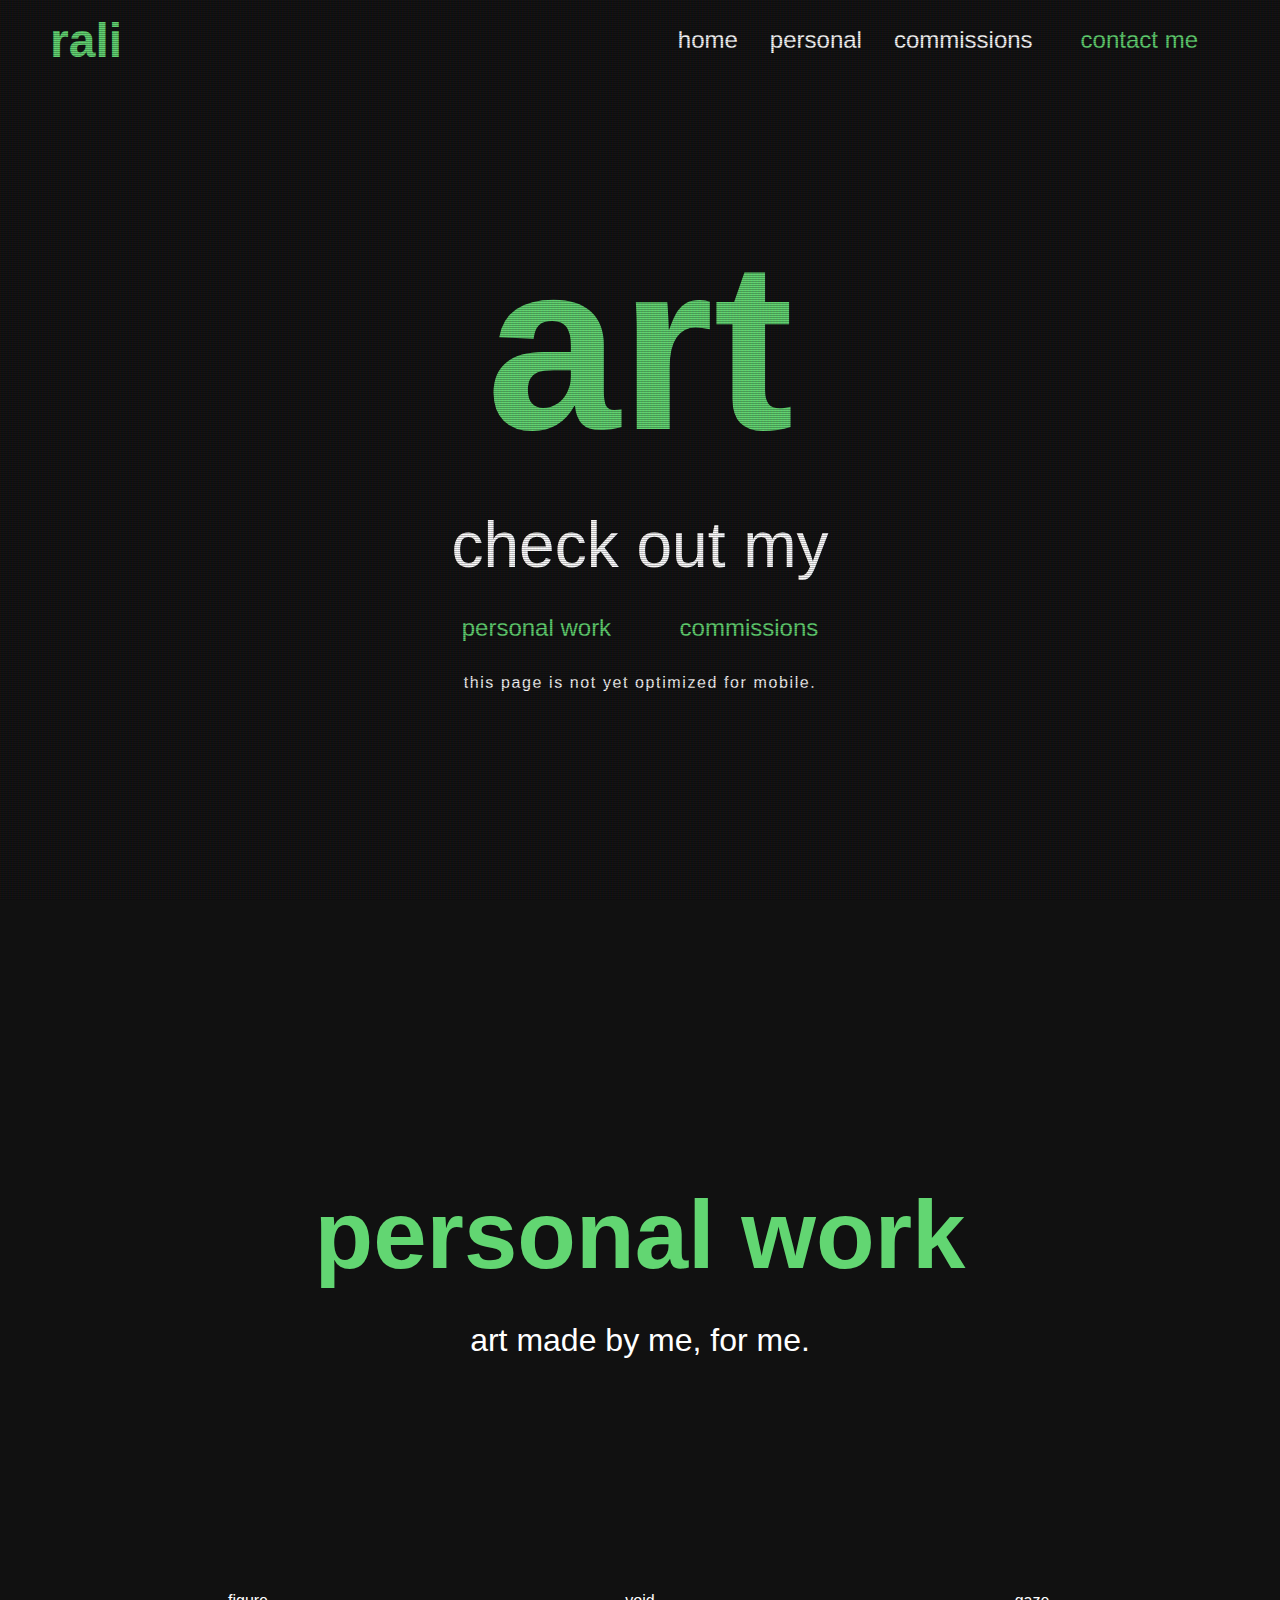
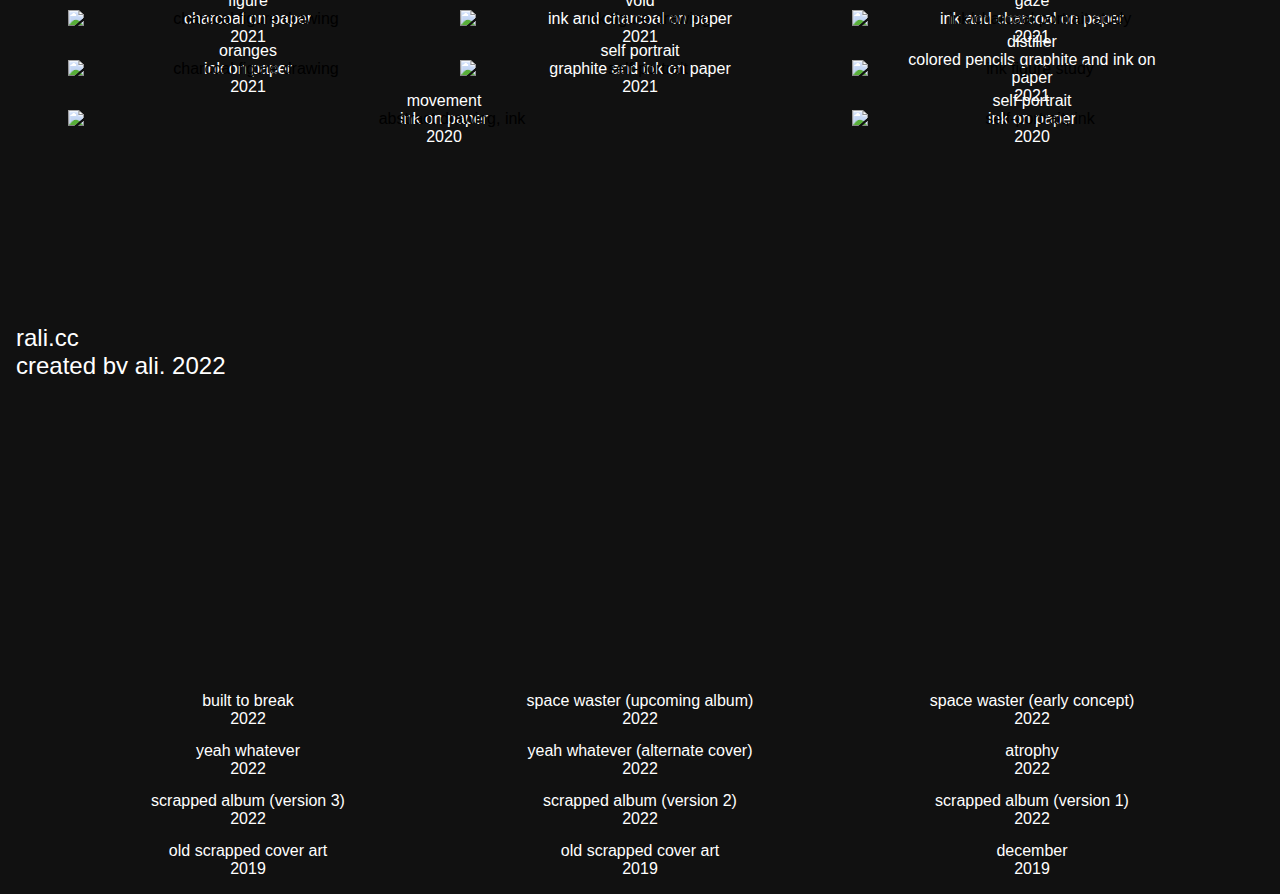
==== art.html @ 95ecfaad "Add files via upload" ====
<!DOCTYPE html>
<html lang="en">
<head>
    <meta charset="UTF-8">
    <meta http-equiv="X-UA-Compatible" content="IE=edge">
    <meta name="viewport" content="width=device-width, initial-scale=1.0">
    <meta name="theme-color" content="#111">
    <title>rali</title>
    <link rel="stylesheet" href="styles.css">
    <link rel="stylesheet" href="art_styles.css">
    <link rel="apple-touch-icon" sizes="180x180" href="./favicon/apple-touch-icon.png">
    <link rel="icon" type="image/png" sizes="32x32" href="./favicon/favicon-32x32.png">
    <link rel="icon" type="image/png" sizes="16x16" href="./favicon/favicon-16x16.png">
    <link rel="manifest" href="./favicon/site.webmanifest">
</head>

<body>
    <!-- <div class="intro_short">
    </div> -->
    <!-- Navbar -->
    <nav class="navbar">
        <div class="navbar_container">
            <a href="./index.html" id="navbar_logo">
                rali
            </a>
            <div class="navbar_toggle" id="mobile-menu">
                <span class="bar"></span>
                <span class="bar"></span>
                <span class="bar"></span>
            </div>
            <div class="navbar_menu">
                <li class="navbar_item">
                    <a href="#home" class="navbar_links">
                        home
                    </a>
                </li>
                <li class="navbar_item">
                    <a href="#personal_work" class="navbar_links">
                        personal
                    </a>
               </li>
               <li class="navbar_item">
                    <a href="#commissions" class="navbar_links">
                        commissions
                    </a>
                </li>
                <li class="navbar_btn">
                    <a href="./contact.html" class="button">
                        contact me
                    </a>
                </li>
            </div>
        </div>
    </nav>

    <!-- Main Splash Screen -->
    <div class="art_home" id="home">
        <div class="home_container">
            <div class="home_content">
                <h1 class="home_heading">art</h1>
                <p class="home_description">check out my</p>
                <div class="home_links--container">
                    <a class="home_btn--container link" href="#personal_work">personal work</a>
                    <a class="home_btn--container link" href="#commissions">commissions</a>
                </div>
                <p class="home_desc2">this page is <strong>not</strong> yet optimized for mobile.</p>
            </div>
        </div>
    </div>

    <!-- Personal Work -->
    <div class="personal_work" id="personal_work">
        <!-- Main personal work section -->
        <div class="art_container">
            <div class="art_content">
                    
                <div class="art_heading">
                    <h1>personal work</h1>
                </div>
                <div class="art_text">
                    <p>
                        art made by me, for me.
                    </p>
                </div>
                <div class="art_img--container">
                    <div class="fade art_img art_row1 art_col1">
                        <img src="./images/art/art (2).png" alt="charcoal figure drawing">
                        <p class="art_description">
                            figure
                            <br>
                            charcoal on paper
                            <br>
                            2021
                        </p>
                    </div>
                    <div class="fade art_img art_row1 art_col2">
                        <img src="./images/art/art (6).png" alt="ink figure drawing">
                        <p class="art_description">
                            void
                            <br>
                            ink and charcoal on paper
                            <br>
                            2021
                        </p>
                    </div>
                    <div class="fade art_img art_row1 art_col3">
                        <img src="./images/art/art (5).png" alt="ink/charcoal portrait study">
                        <p class="art_description">
                            gaze
                            <br>
                            ink and charcoal on paper
                            <br>
                            2021
                        </p>
                    </div>
                    <div class="fade art_img art_row2 art_col1">
                        <img src="./images/art/art (3).png" alt="charcoal figure drawing">
                        <p class="art_description">
                            oranges
                            <br>
                            ink on paper
                            <br>
                            2021
                        </p>
                    </div>
                    <div class="fade art_img art_row2 art_col2">
                        <img src="./images/art/art (1).png" alt="self-portrait">
                        <p class="art_description">
                            self portrait
                            <br>
                            graphite and ink on paper
                            <br>
                            2021
                        </p>
                    </div>
                    <div class="fade art_img art_row2 art_col3">
                        <img src="./images/art/art (4).png" alt="ink figure study">
                        <p class="art_description">
                            distiller
                            <br>
                            colored pencils graphite and ink on paper
                            <br>
                            2021
                        </p>
                    </div>
                    <div class="fade art_img art_row3 art_col1large">
                        <img src="./images/art/art (7).png" alt="abstract drawing, ink">
                        <p class="art_description">
                            movement
                            <br>
                            ink on paper
                            <br>
                            2020
                        </p>
                    </div>
                    <div class="fade art_img art_row3 art_col3">
                        <img src="./images/art/art (8).png" alt="self-portrait, ink">
                        <p class="art_description">
                            self portrait
                            <br>
                            ink on paper
                            <br>
                            2020
                        </p>
                    </div>
                </div>

                <!-- Personal cover art -->
                <div class="art_text">
                    <p>
                        cover art made by me, for my music.
                    </p>
                </div>
                <div class="art_img--container">
                    <div class="fade art_img art_row1 art_col1">
                        <img src="./images/art/btb.png" alt="built to break cover art">
                        <p class="art_description">
                            built to break
                            <br>
                            2022
                        </p>
                    </div>
                    <div class="fade art_img art_row1 art_col2">
                        <img src="./images/art/sw final.png" alt="space waster cover art">
                        <p class="art_description">
                            space waster (upcoming album)
                            <br>
                            2022
                        </p>
                    </div>
                    <div class="fade art_img art_row1 art_col3">
                        <img src="./images/art/sw concept.png" alt="space waster early concept">
                        <p class="art_description">
                            space waster (early concept)
                            <br>
                            2022
                        </p>
                    </div>
                    <div class="fade art_img art_row2 art_col1">
                        <img src="./images/art/yeah whatever final.png" alt="yeah whatever cover art">
                        <p class="art_description">
                            yeah whatever
                            <br>
                            2022
                        </p>
                    </div>
                    <div class="fade art_img art_row2 art_col2">
                        <img src="./images/art/yeah whatever alt.png" alt="yeah whatever alternate cover">
                        <p class="art_description">
                            yeah whatever (alternate cover)
                            <br>
                            2022
                        </p>
                    </div>
                    <div class="fade art_img art_row2 art_col3">
                        <img src="./images/art/atrophy.png" alt="atrophy cover art">
                        <p class="art_description">
                            atrophy
                            <br>
                            2022
                        </p>
                    </div>
                    <div class="fade art_img art_row3 art_col1">
                        <img src="./images/art/scrapped v3.png" alt="coming down (scrapped album), version 3">
                        <p class="art_description">
                            scrapped album (version 3)
                            <br>
                            2022
                        </p>
                    </div>
                    <div class="fade art_img art_row3 art_col2">
                        <img src="./images/art/scrapped v2.png" alt="coming down (scrapped album), version 2">
                        <p class="art_description">
                            scrapped album (version 2)
                            <br>
                            2022
                        </p>
                    </div>
                    <div class="fade art_img art_row3 art_col3">
                        <img src="./images/art/scrapped v1.png" alt="coming down (scrapped album), version 1">
                        <p class="art_description">
                            scrapped album (version 1)
                            <br>
                            2022
                        </p>
                    </div>
                    <div class="fade art_img art_row4 art_col1">
                        <img src="./images/art/old v3.png" alt="old scrapped cover art">
                        <p class="art_description">
                            old scrapped cover art
                            <br>
                            2019
                        </p>
                    </div>
                    <div class="fade art_img art_row4 art_col2">
                        <img src="./images/art/old v2.png" alt="old scrapped cover art">
                        <p class="art_description">
                            old scrapped cover art
                            <br>
                            2019
                        </p>
                    </div>
                    <div class="fade art_img art_row4 art_col3">
                        <img src="./images/art/old v1.png" alt="december cover art">
                        <p class="art_description">
                            december
                            <br>
                            2019
                        </p>
                    </div>
                </div>

                <!-- Commissions -->
                <div class="commissions" id="commissions">
                    <div class="art_container2">
                        <div class="art_content">
                                
                            <div class="art_heading2">
                                <h1>commissions</h1>
                            </div>
                            <div class="art_text">
                                <p>
                                    art commissions.
                                </p>
                            </div>

                        </div>
                    </div>
                </div>

            </div>
        </div>
    </div>

    <!-- Footer -->
    <div class="footer" id="footer">
        <div class="footer_container">
            <div class="footer_content">
                <div class="footer_text">
                    <p>
                        rali.cc<br>created by ali, 2022
                    </p>
                </div>
            </div>
        </div>
    </div>

    <script src="main.js"></script>
</body>
</html>
---- styles.css ----
@font-face {
    font-family: Clemente;
    src: url(./fonts/ClementePDaa-Hairline.ttf);
    font-weight: 100;
    font-style: normal;
}

@font-face {
    font-family: Clemente;
    src: url(./fonts/ClementePDab-HairlineItalic.ttf);
    font-weight: 100;
    font-style: italic;
}

@font-face {
    font-family: Clemente;
    src: url(./fonts/ClementePDac-ExtraLight.ttf);
    font-weight: 200;
    font-style: normal;
}

@font-face {
    font-family: Clemente;
    src: url(./fonts/ClementePDad-ExtraLightItalic.ttf);
    font-weight: 200;
    font-style: italic;
}

@font-face {
    font-family: Clemente;
    src: url(./fonts/ClementePDae-Light.ttf);
    font-weight: 300;
    font-style: normal;
}

@font-face {
    font-family: Clemente;
    src: url(./fonts/ClementePDaf-LightItalic.ttf);
    font-weight: 300;
    font-style: italic;
}

@font-face {
    font-family: Clemente;
    src: url(./fonts/ClementePDag-Book.ttf);
    font-weight: 400;
    font-style: normal;
}

@font-face {
    font-family: Clemente;
    src: url(./fonts/ClementePDah-BookItalic.ttf);
    font-weight: 400;
    font-style: italic;
}

@font-face {
    font-family: Clemente;
    src: url(./fonts/ClementePDai-Regular.ttf);
    font-weight: 500;
    font-style: normal;
}

@font-face {
    font-family: Clemente;
    src: url(./fonts/ClementePDaj-RegularItalic.ttf);
    font-weight: 500;
    font-style: italic;
}

@font-face {
    font-family: Clemente;
    src: url(./fonts/ClementePDak-SemiBold.ttf);
    font-weight: 600;
    font-style: normal;
}

@font-face {
    font-family: Clemente;
    src: url(./fonts/ClementePDal-SemiBoldItalic.ttf);
    font-weight: 600;
    font-style: italic;
}

@font-face {
    font-family: Clemente;
    src: url(./fonts/ClementePDam-Bold.ttf);
    font-weight: 700;
    font-style: normal;
}

@font-face {
    font-family: Clemente;
    src: url(./fonts/ClementePDan-BoldItalic.ttf);
    font-weight: 700;
    font-style: italic;
}

@font-face {
    font-family: Clemente;
    src: url(./fonts/ClementePDao-Heavy.ttf);
    font-weight: 800;
    font-style: normal;
}

@font-face {
    font-family: Clemente;
    src: url(./fonts/ClementePDap-HeavyItalic.ttf);
    font-weight: 800;
    font-style: italic;
}

@font-face {
    font-family: Clemente;
    src: url(./fonts/ClementePDaq-UltraBold.ttf);
    font-weight: normal;
}

@font-face {
    font-family: Clemente;
    src: url(./fonts/ClementePDar-UltraBoldItalic.ttf);
    font-weight: 900;
    font-style: italic;
}

@keyframes flicker {
    0% {
      opacity: 0.27861;
    }
    5% {
      opacity: 0.34769;
    }
    10% {
      opacity: 0.23604;
    }
    15% {
      opacity: 0.90626;
    }
    20% {
      opacity: 0.18128;
    }
    25% {
      opacity: 0.83891;
    }
    30% {
      opacity: 0.65583;
    }
    35% {
      opacity: 0.67807;
    }
    40% {
      opacity: 0.26559;
    }
    45% {
      opacity: 0.84693;
    }
    50% {
      opacity: 0.96019;
    }
    55% {
      opacity: 0.08594;
    }
    60% {
      opacity: 0.20313;
    }
    65% {
      opacity: 0.71988;
    }
    70% {
      opacity: 0.53455;
    }
    75% {
      opacity: 0.37288;
    }
    80% {
      opacity: 0.71428;
    }
    85% {
      opacity: 0.70419;
    }
    90% {
      opacity: 0.7003;
    }
    95% {
      opacity: 0.36108;
    }
    100% {
      opacity: 0.24387;
    }
  }
@keyframes textShadow {
    0% {
      text-shadow: 0.4389924193300864px 0 1px rgba(0,30,255,0.5), -0.4389924193300864px 0 1px rgba(255,0,80,0.3), 0 0 3px;
    }
    5% {
      text-shadow: 2.7928974010788217px 0 1px rgba(0,30,255,0.5), -2.7928974010788217px 0 1px rgba(255,0,80,0.3), 0 0 3px;
    }
    10% {
      text-shadow: 0.02956275843481219px 0 1px rgba(0,30,255,0.5), -0.02956275843481219px 0 1px rgba(255,0,80,0.3), 0 0 3px;
    }
    15% {
      text-shadow: 0.40218538552878136px 0 1px rgba(0,30,255,0.5), -0.40218538552878136px 0 1px rgba(255,0,80,0.3), 0 0 3px;
    }
    20% {
      text-shadow: 3.4794037899852017px 0 1px rgba(0,30,255,0.5), -3.4794037899852017px 0 1px rgba(255,0,80,0.3), 0 0 3px;
    }
    25% {
      text-shadow: 1.6125630401149584px 0 1px rgba(0,30,255,0.5), -1.6125630401149584px 0 1px rgba(255,0,80,0.3), 0 0 3px;
    }
    30% {
      text-shadow: 0.7015590085143956px 0 1px rgba(0,30,255,0.5), -0.7015590085143956px 0 1px rgba(255,0,80,0.3), 0 0 3px;
    }
    35% {
      text-shadow: 3.896914047650351px 0 1px rgba(0,30,255,0.5), -3.896914047650351px 0 1px rgba(255,0,80,0.3), 0 0 3px;
    }
    40% {
      text-shadow: 3.870905614848819px 0 1px rgba(0,30,255,0.5), -3.870905614848819px 0 1px rgba(255,0,80,0.3), 0 0 3px;
    }
    45% {
      text-shadow: 2.231056963361899px 0 1px rgba(0,30,255,0.5), -2.231056963361899px 0 1px rgba(255,0,80,0.3), 0 0 3px;
    }
    50% {
      text-shadow: 0.08084290417898504px 0 1px rgba(0,30,255,0.5), -0.08084290417898504px 0 1px rgba(255,0,80,0.3), 0 0 3px;
    }
    55% {
      text-shadow: 2.3758461067427543px 0 1px rgba(0,30,255,0.5), -2.3758461067427543px 0 1px rgba(255,0,80,0.3), 0 0 3px;
    }
    60% {
      text-shadow: 2.202193051050636px 0 1px rgba(0,30,255,0.5), -2.202193051050636px 0 1px rgba(255,0,80,0.3), 0 0 3px;
    }
    65% {
      text-shadow: 2.8638780614874975px 0 1px rgba(0,30,255,0.5), -2.8638780614874975px 0 1px rgba(255,0,80,0.3), 0 0 3px;
    }
    70% {
      text-shadow: 0.48874025155497314px 0 1px rgba(0,30,255,0.5), -0.48874025155497314px 0 1px rgba(255,0,80,0.3), 0 0 3px;
    }
    75% {
      text-shadow: 1.8948491305757957px 0 1px rgba(0,30,255,0.5), -1.8948491305757957px 0 1px rgba(255,0,80,0.3), 0 0 3px;
    }
    80% {
      text-shadow: 0.0833037308038857px 0 1px rgba(0,30,255,0.5), -0.0833037308038857px 0 1px rgba(255,0,80,0.3), 0 0 3px;
    }
    85% {
      text-shadow: 0.09769827255241735px 0 1px rgba(0,30,255,0.5), -0.09769827255241735px 0 1px rgba(255,0,80,0.3), 0 0 3px;
    }
    90% {
      text-shadow: 3.443339761481782px 0 1px rgba(0,30,255,0.5), -3.443339761481782px 0 1px rgba(255,0,80,0.3), 0 0 3px;
    }
    95% {
      text-shadow: 2.1841838852799786px 0 1px rgba(0,30,255,0.5), -2.1841838852799786px 0 1px rgba(255,0,80,0.3), 0 0 3px;
    }
    100% {
      text-shadow: 2.6208764473832513px 0 1px rgba(0,30,255,0.5), -2.6208764473832513px 0 1px rgba(255,0,80,0.3), 0 0 3px;
    }
}

@keyframes grain {
    0%, 100% { transform:translate(0, 0) }
    10% { transform:translate(-5%, -10%) }
    20% { transform:translate(-15%, 5%) }
    30% { transform:translate(7%, -25%) }
    40% { transform:translate(-5%, 25%) }
    50% { transform:translate(-15%, 10%) }
    60% { transform:translate(15%, 0%) }
    70% { transform:translate(0%, 15%) }
    80% { transform:translate(3%, 35%) }
    90% { transform:translate(-10%, 10%) }
}

/* html:before {
    animation: grain 8s steps(10) infinite;
    background-image: url(https://i.imgur.com/xUZe0jJ.png);
    content: "";
    height: 3000px;
    width: 3000px;
    left: -50%;
    opacity:.2;
    position: fixed;
    top: -110%;
    width: 300%;
    pointer-events:none;
} */

body::after {
    content: " ";
    display: block;
    position: fixed;
    top: 0;
    left: 0;
    bottom: 0;
    right: 0;
    background: rgba(18, 16, 16, 0.1);
    opacity: 0;
    z-index: 999999999999999999999999;
    pointer-events: none;
    animation: flicker 0.15s infinite;
}

body::before {
    content: " ";
    display: block;
    position: fixed;
    top: 0;
    left: 0;
    bottom: 0;
    right: 0;
    background: linear-gradient(rgba(18, 16, 16, 0) 50%, rgba(0, 0, 0, 0.25) 50%), linear-gradient(90deg, rgba(255, 0, 0, 0.06), rgba(0, 255, 0, 0.02), rgba(0, 0, 255, 0.06));
    z-index: 999999999999999999999999;
    background-size: 100% 2px, 3px 100%;
    pointer-events: none;
}

p, a, h1, h2, h3, h4, h5, button, span{
    animation: textShadow 1.6s infinite;
}

* {
    box-sizing: border-box;
    margin: 0;
    padding: 0;
    font-family: 'Clemente', sans-serif;
    scroll-behavior: smooth;
    --main-color: #111;
    --main-color-light: #222;
    --main-color-highlight: #333;
    --accent-color: #281644;
    --accent-color-light: #7a51a1;
    --tertiary-color: #14655b;
    --tertiary-color-light: #62d672;
}

html, body {
    max-width: 100%;
    background-color: var(--main-color);
}

html {
    font-size: 16px;
}

/*scrollbar*/
::-webkit-scrollbar {
	width: 0;
    height: 0;
}

/*intro screen*/
.intro {
    position: fixed;
    z-index: 9999;
    left: 0;
    top: 0;
    width: 100%;
    height: 100vh;
    background-color: var(--main-color);
}

.intro_logo {
    position: absolute;
    display: flex;
    top: 40%;
    width: 100%;
    text-align: center;
    justify-content: center;
    color: var(--tertiary-color-light);
}

.logo_span {
    position: relative;
    display: inline-flex;
    align-items: center;
    justify-items: center;
    bottom: 10vh;
    opacity: 0;
    font-size: 10vh;
    font-weight: 900;
    pointer-events: none;
}

.logo_span.active {
    bottom: 0;
    opacity: 1;
    transition: 0.3s ease-in-out;
}

.logo_span.fade {
    bottom: -40vh;
    opacity: 0;
    transition: 0.3s ease-in-out;
}

/*navbar*/

.navbar {
    background: var(--main-color);
    height: 80px;
    width: 100%;
    display: flex;
    justify-content: center;
    align-items: center;
    font-size: 1.2rem;
    position: fixed;
    top: 0;
    z-index: 999;
    -webkit-user-select: none;
    -moz-user-select: none;
    -ms-user-select: none;
    user-select: none;
}

.navbar_container {
    display:flex;
    justify-content: space-between;
    height: 80px;
    z-index: 1;
    width: 100%;
    max-width: 1300px;
    margin: 0 auto;
    padding: 0 50px;
}

#navbar_logo {
    color: var(--tertiary-color-light);
    /* background-color: var(--tertiary-color-light);
    background-image: linear-gradient(to top, var(--tertiary-color) 0%, var(--tertiary-color-light) 75%);
    background-size: 100%;
    -webkit-background-clip: text;
    -webkit-text-fill-color: transparent;
    -moz-background-clip: text;
    -moz-text-fill-color: transparent;
    background-clip: text; */
    display: flex;
    align-items: center;
    cursor: pointer;
    text-decoration: none;
    font-size: 3rem;
    font-weight: 900;
    transition: all 0.5s ease-in-out;
}

/* #navbar_logo img {
    height: 1.5rem;
    color: var(--tertiary-color);
    padding-right: 6px;
    cursor: pointer;
} */

#navbar_logo:hover {
    font-size: 4rem;
    transition: all 0.3s ease-in-out;
}

.fa-logo {
    margin-right: 0.5 rem;
}

.navbar_menu {
    display: flex;
    align-items: center;
    list-style: none;
    text-align: center;
}

.navbar_item {
    height: 80px;
}

.navbar_links {
    font-size: 1.5rem;
    color: #fff;
    display: flex;
    justify-content: center;
    align-items: center;
    text-decoration: none;
    padding: 0 1rem;
    height: 100%;
    transition: all 0.5s ease-in-out;
}

.navbar_links:hover {
    color: var(--tertiary-color-light);
    background-color: var(--main-color-highlight);
    padding: 0 2rem;
    transition: all 0.3s ease-in-out;
}

.navbar_links:active {
    color: var(--accent-color-light);
    background: var(--accent-color);
    transition: all 0.05s ease-in-out;
}

.navbar_btn {
    display: flex;
    justify-content: center;
    align-items: center;
    padding: 0 1rem;
    width: 100%;
    height: 100%;
}

.button {
    display: flex;
    justify-content: center;
    align-items: center;
    text-decoration: none;
    padding: 1rem;
    height: 100%;
    width: 100%;
    border: none;
    outline: none;
    background: transparent;
    color: var(--tertiary-color-light);
    transform: scale(1);
    transition: all 0.3s ease-in-out;
    font-size: 1.5rem;
}

.button:hover {
    background: var(--main-color-highlight);
    font-size: 1.75rem;
    padding: 1rem 2rem;
    transition: all 0.3s ease-in-out;
}

.button:active {
    color: var(--accent-color-light);
    background: var(--accent-color);
    transition: all 0.3s ease-in-out;
}

.link {
    text-decoration: none;
    color: var(--tertiary-color-light);
    transition: all 0.3s ease-in-out;
}

.link:hover {
    color: var(--tertiary-color);
    transition: all 0.1s ease-in-out;
}

@media screen and (max-width: 960px) {

    .navbar_container {
        display: flex;
        justify-content: space-between;
        height: 80px;
        z-index: 1;
        width: 100%;
        max-width: 1300px;
        padding: 0;
    }

    .navbar_menu {
        display: grid;
        grid-template-columns: auto;
        margin: 0;
        width: 100%;
        position: absolute;
        top: -1000px;
        opacity: 0;
        transition: all 0.5s ease-in-out;
        height: 50vh;
        z-index: -1;
        background: var(--main-color);
    }

    .navbar_menu.active {
        background: var(--main-color);
        top: 100%;
        opacity: 1;
        transition: all 0.5s ease-in-out;
        z-index: 99;
        height: 65vh;
        font-size: 1.6rem;
    }

    #navbar_logo {
        padding-left: 25px;
    }

    div.navbar_toggle .bar {
        width: 25px;
        height: 3px;
        margin: 5px auto;
        transition: all 0.5s ease-in-out;
        background: #fff;
        z-index: 999;
    }

    .navbar_item {
        width: 100%;
    }

    .navbar_links {
        text-align: center;
        padding: 2rem;
        width: 100%;
        display: table;
    }

    .navbar_links:hover {
    color: var(--tertiary-color-light);
    background-color: var(--main-color-highlight);
    padding: 2rem 2rem;
    transition: all 0.3s ease-in-out;
    }

    #mobile-menu {
        position: absolute;
        top: 20%;
        right: 5%;
        transform: translate(5%, 20%);
    }

    .navbar_btn {
        padding-bottom: 2rem;
    }

    .button {
        display: flex;
        justify-content: center;
        align-items: center;
        width: 80%;
        height: 80px;
        margin: 0;
        border-radius: 32px;
    }

    .navbar_toggle .bar{
        display: block;
        cursor: pointer;
    }

    #mobile-menu.is-active .bar:nth-child(1) {
        transform: translateY(8px) rotate(45deg);
    }

    #mobile-menu.is-active .bar:nth-child(2) {
        opacity: 0;
    }
    
    #mobile-menu.is-active .bar:nth-child(3) {
        transform: translateY(-8px) rotate(-45deg);
    }

}

/* home splash screen */

.home {
    background-color: var(--main-color);
    padding: 200px, 0;
}

.home_container {
    display: flex;
    flex-direction: column;
    justify-content: center;
    align-items: center;
    max-width: 1200px;
    margin: 0 auto;
    height: 100vh;
    text-align: center;
    padding: 2rem;
}

.home_rali-text {
    display: flex;
    font-weight: 500;
    width: 100%;
    justify-content: center;
    align-items: baseline;
    background-color: transparent;
    background-image: linear-gradient(to right, transparent 25%, var(--main-color-highlight) 35%, var(--tertiary-color) 40%, var(--tertiary-color) 60%, var(--main-color-highlight) 65%, transparent 75%);
    background-size: 100%;
    -webkit-background-clip: text;
    -webkit-text-fill-color: transparent;
    -moz-background-clip: text;
    -moz-text-fill-color: transparent;
    background-clip: text;
    -webkit-user-select: none;
    -moz-user-select: none;
    -ms-user-select: none;
    user-select: none;
}

.home_rali-text span {
    font-size: 7rem;
    margin-bottom: 24px;
    padding: 0 .5rem;
}

.home_heading {
    font-size: 15rem;
    font-weight: 900;
    margin-bottom: 24px;
    color: var(--tertiary-color-light);
}

.home_description {
    font-size: 4rem;
    font-weight: 100;
    color: #fff;
    width: 100%;
}

.home_desc2 {
    font-size: 1rem;
    color: #fff;
    font-weight: 300;
    letter-spacing: .1rem;
}

.highlight {
    border-bottom: .25rem solid var(--accent-color);
}

@media screen and (max-width: 768px){
    html {
        font-size: 14px;
    }
}

.home_links--container {
    margin: 2rem 0;
}

.home_btn--container {
    z-index: 2;
    text-decoration: none;
}

.home_btn--container.link {
    font-size: 1.5rem;
    margin: 0 2rem;
    padding: 14px, 32px;
}

.home_btn {
    font-size: 1.5rem;
    background-color: transparent;
    padding: 14px, 32px;
    border: none;
    margin-top: 2rem;
    cursor: pointer;
    position: relative;
    outline: none;
    width: 18rem;
    height: 3rem;
    border-radius: 2rem;
    color: var(--tertiary-color-light);
    font-weight: 500;
    transition: all 0.3s ease-in-out;
}

.home_btn:after {
    position: absolute;
    align-items: center;
    content: '';
    bottom: 0;
    left: 50%;
    width: 0;
    height: 5%;
    background: var(--tertiary-color-light);
    transition: all 0.3s ease-in-out;
    border-radius: 2rem;
}

.home_btn:hover {
    font-size: 2rem;
    transition: all 0.3s ease-in-out;
}

.home_btn:hover:after {
    align-items: center;
    left: 10%;
    width: 80%;
}

.home_btn:active {
    background-color: var(--accent-color);
    color: var(--accent-color-light);
}

.home_btn:active:after {
    background: var(--accent-color-light);
}

.home_img--container {
    text-align: center;
}

@media screen and (max-width: 960px) {
    html {
        font-size: 10px;
    }
}

/* about section */

.about_container {
    width: 100%;
    height: 100%;
    display: flex;
    justify-content: center;
    background-color: var(--accent-color);
    padding-top: 10rem;
    padding-bottom: 7.5rem;
}

.about_content {
    max-width: 1300px;
}

.about_img {
    width: auto;
    max-width: 50%;
    float: left;
    padding: 1rem 3rem;
}

.about_img img {
    margin-top: 8vh;
    width: 100%;
    max-height: 640px;
    border: 1rem solid var(--accent-color-light);
    border-radius: 100%;
}

.about_text {
    height: 100%;
    width: 50%;
    float: right;
    color: #fff;
    font-weight: 300;
    font-size: 2rem;
    text-align: left;
    flex: 50%;
    padding: 1rem 3rem;
}

.about_heading {
    text-align: center;
    color: var(--accent-color-light);
    font-size: 3rem;
    font-weight: 900;
    margin-bottom: -2rem;
}

@media screen and (max-width: 960px) {
    
    .about_container {
        height: 100vh;
    }

    .about_img img {
        margin-top: 0;
    }

    .about_text {
        float: none;
        width: auto;
    }

    .about_heading {
        text-align: left;
        font-size: 1.5rem;
        margin-bottom: -1rem;
    }
}

/* art section */

.art_container {
    background: var(--main-color);
}

.art_content{
    padding-top: 10rem;
    padding-bottom: 7.5rem;
    margin: 0 auto;
    height: 100vh;
    width: 100%;
    max-width: 1920px;
    text-align: center;
    overflow: hidden;
}

.art_heading {
    font-size: 3rem;
    color: var(--tertiary-color-light);
    font-weight: 900;
}

.art_text {
    font-size: 2rem;
    color: #fff;
    font-weight: 300;
    padding: 2rem;
}

.art_img--container {
    margin-top: -3.75rem;
    width: 100%;
    height: 75vh;
    display: grid;
    grid-gap: 2rem;
    grid-template-columns: repeat(5, minmax(24rem, 1fr));
    justify-content: center;
    align-content: center;
    overflow: hidden;
}

.art_row1{
    grid-column-start: 2;
}

.art_row2{
    grid-column-start: 3;
}

.art_row3{
    grid-column-start: 4;
}

.art_img img {
    max-width: 100%;
    height: auto;
    max-height: 30vh;
    z-index: 0;
    transition: all 0.5s ease-in-out;
}

.art_img img:hover {
    transform: scale(1.25);
    z-index: 9999;
    transition: all 0.3s ease-in-out;
}

@media screen and (max-width: 960px) {

    .art_content{
        height: 150vh;
    }
    
    .art_img--container {
        display: grid;
        margin: 5rem 0;
        grid-template-columns: 1fr 1fr;
        grid-template-rows: repeat(3, minmax(16rem, 1fr));
        grid-gap: 1rem;
        height: 85%;
        width: 100%;
        justify-content: center;
        padding: 2rem;
    }

    .art_row1 {
        grid-row-start: 1;
    }
    
    .art_row2 {
        grid-row-start: 2;
    }
    
    .art_row3 {
        grid-row-start: 3;
    }

    .art_col1 {
        grid-column-start: 1;
    }

    .art_col2 {
        grid-column-start: 2;
    }
    
    .art_img img {
        width: auto;
        height: auto;
        max-height: 100%;
    }
}

/* music section */

.music_container {
    background: var(--accent-color);
}

.music_content {
    /* padding-top: 10rem;
    padding-bottom: 7.5rem;
    margin: 0 auto;
    height: 100vh;
    width: 100%;
    text-align: center;
    overflow-x: hidden;
    overflow-y: hidden; */
    padding: 10rem 2rem 7.5rem 2rem;
    margin: 0 auto;
    max-width: 90%;
    text-align: center;
    overflow-x: hidden;
    overflow-y: hidden;
}

.music_text {
    height: 100%;
    width: 100%;
    color: #fff;
    font-weight: 300;
    font-size: 2rem;
    text-align: center;
    flex: 50%;
    padding: 1rem 2rem;
}

.music_heading {
    text-align: center;
    color: var(--accent-color-light);
    font-size: 3rem;
    font-weight: 900;
    /* margin-bottom: -2rem; */
}

.music_emb--container {
    /* margin-top: -45rem;
    width: 100%;
    height: 40vh;
    display: grid;
    grid-gap: 2rem;
    grid-template-columns: repeat(4, minmax(480px, 1fr));
    justify-content: center;
    align-content: center; */
    width: 100%;
    display: grid;
    grid-gap: 2rem;
    grid-template-columns: repeat(4, minmax(480px, 1fr));
    justify-content: center;
    align-content: center;
}

.music_song {
    height: 100%;
    width: 100%;
}

.music_album iframe {
    margin-top: 4rem;
    border-radius: 16px;
    width: 100%;
    height: 450px;
}

.music_col1 {
    grid-column-start: 2;
}

.music_col2 {
    grid-column-start: 3;
}

.music_row1 {
    grid-row-start: 1;
}

.music_row1 iframe, .music_row3 iframe, .music_row5 iframe {
    height: 80px;
}

.music_row2 {
    grid-row-start: 2;
}

@media screen and (max-width: 960px) {

    .music_text {
        font-size: 1.5rem;
    }

    /* .music_content{
        height: 100vh;
    } */
    
    .music_emb--container {
        display: grid;
        /* margin-top: -45rem; */
        grid-template-columns: 1fr;
        grid-template-rows: repeat(4, minmax(fit-content, 1fr));
        grid-column-gap: 0;
        grid-row-gap: 1rem;
        width: 100%;
        justify-content: center;
        padding: 1rem;
    }

    .music_song iframe{
        height: 190px;
    }

    .music_album iframe{
        width: 360px;
        max-height: 100%;
    }

    .music_row1 iframe{
        height: 80px;
    }

    .music_emb--container .music_row1{
        height: 80px;
    }

    .music_row1.music_col1{
        grid-row-start: 1;
        grid-column-start: 1;
    }
    
    .music_row2.music_col1{
        grid-row-start: 2;
        grid-column-start: 1;
    }
    
    .music_row1.music_col2 {
        grid-row-start: 3;
        grid-column-start: 1;
    }
    
    .music_row2.music_col2 {
        grid-row-start: 4;
        grid-column-start: 1;
    }
}

/* projects section */

.projects_container {
    background: var(--main-color);
}

.projects_content{
    padding-top: 10rem;
    padding-bottom: 7.5rem;
    margin: 0 auto;
    height: 90vh;
    width: 100%;
    max-width: 1920px;
    text-align: center;
    overflow-x: hidden;
}

.projects_heading {
    font-size: 3rem;
    color: var(--tertiary-color-light);
    font-weight: 900;
}

.projects_text {
    font-size: 2rem;
    color: #fff;
    font-weight: 300;
    padding: 2rem;
}

/* footer */

.footer_container {
    background: var(--main-color);
}

.footer_content{
    padding: .25rem 1rem;
    margin: 0 auto;
    height: 6vh;
    width: 100%;
    max-width: 1920px;
    text-align: left;
    align-content: center;
    overflow-x: hidden;
}

.footer_text {
    font-size: 1.5rem;
    color: #fff;
    font-weight: 300;
    padding: 0;
}
---- art_styles.css ----
/* art section */
.art_home {
    background-color: var(--main-color);
    padding: 200px, 0;

    background-image: url("./images/art/art_background.png");

    background-attachment: fixed;
    background-position: center;
    background-repeat: no-repeat;
    background-size: auto;
    height: 100%;
    background-blend-mode: overlay;
}

.art_container {
    background: var(--main-color);
}

.art_container2 {
    background: var(--accent-color);
}

.art_heading2 {
    text-align: center;
    color: var(--tertiary-color-light);
    font-size: 3rem;
    font-weight: 900;
}

.art_content {
    padding: 10rem 0 7.5rem 0;
    margin-top: 7.5rem;
    width: 100%;
    text-align: center;
    overflow: hidden;
}

.art_heading {
    font-size: 3rem;
    color: var(--tertiary-color-light);
    font-weight: 900;
}

.art_text {
    font-size: 2rem;
    color: #fff;
    font-weight: 300;
    padding: 2rem;
}

.art_img--container {
    width: 100%;
    display: grid;
    grid-gap: 2rem;
    grid-template-columns: repeat(5, minmax(360px, 1fr));
    justify-content: center;
    align-content: center;
}

.art_col1 {
    grid-column-start: 2;
}

.art_col1large {
    grid-column-start: 2;
    grid-column-end: 4;
}

.art_col2 {
    grid-column-start: 3;
}

.art_col3 {
    grid-column-start: 4;
}

.art_row1 {
    grid-row-start: 1;
}

.art_row2 {
    grid-row-start: 2;
}

.art_row3 {
    grid-row-start: 3;
}

.art_row4 {
    grid-row-start: 4;
}

.art_img {
    display: flex;
    justify-content: center;
    align-items: center;
    overflow: hidden;
    max-height: 100%;
}

.art_description {
    color: white;
    display: flex;
    position: absolute;
    max-width: 300px;
    padding: 1rem;
    z-index: 0;
    transition: all 0.5s ease-in-out;
}

.art_description br{
    content: "";
    display: block;
    margin: 1rem;
}

.art_img img {
    flex-shrink: 0;
    width: 100%;
    height: 100%;
    object-fit: cover;
    max-height: auto;
    z-index: 1;
    transition: all 0.5s ease-in-out;
}

.art_img:hover img {
    transform: scale(1.1);
    z-index: 0;
    transition: all 0.3s ease-in-out;
}

.art_img:hover.fade img{
    opacity: 5%;
    transition: all 0.3s ease-in-out;
}

.art_img:hover .art_description {
    transition: all 0.5s ease-in-out;
}

@media screen and (max-width: 960px) {

    .art_content{
        height: 150vh;
    }
    
    .art_img--container {
        display: grid;
        margin: 5rem 0;
        grid-template-columns: 1fr 1fr;
        grid-template-rows: repeat(3, minmax(16rem, 1fr));
        grid-gap: 1rem;
        height: 85%;
        width: 100%;
        justify-content: center;
        padding: 2rem;
    }

    .art_row1 {
        grid-row-start: 1;
    }
    
    .art_row2 {
        grid-row-start: 2;
    }
    
    .art_row3 {
        grid-row-start: 3;
    }

    .art_col1 {
        grid-column-start: 1;
    }

    .art_col2 {
        grid-column-start: 2;
    }
    
    .art_img img {
        width: auto;
        height: auto;
        max-height: 100%;
    }
}
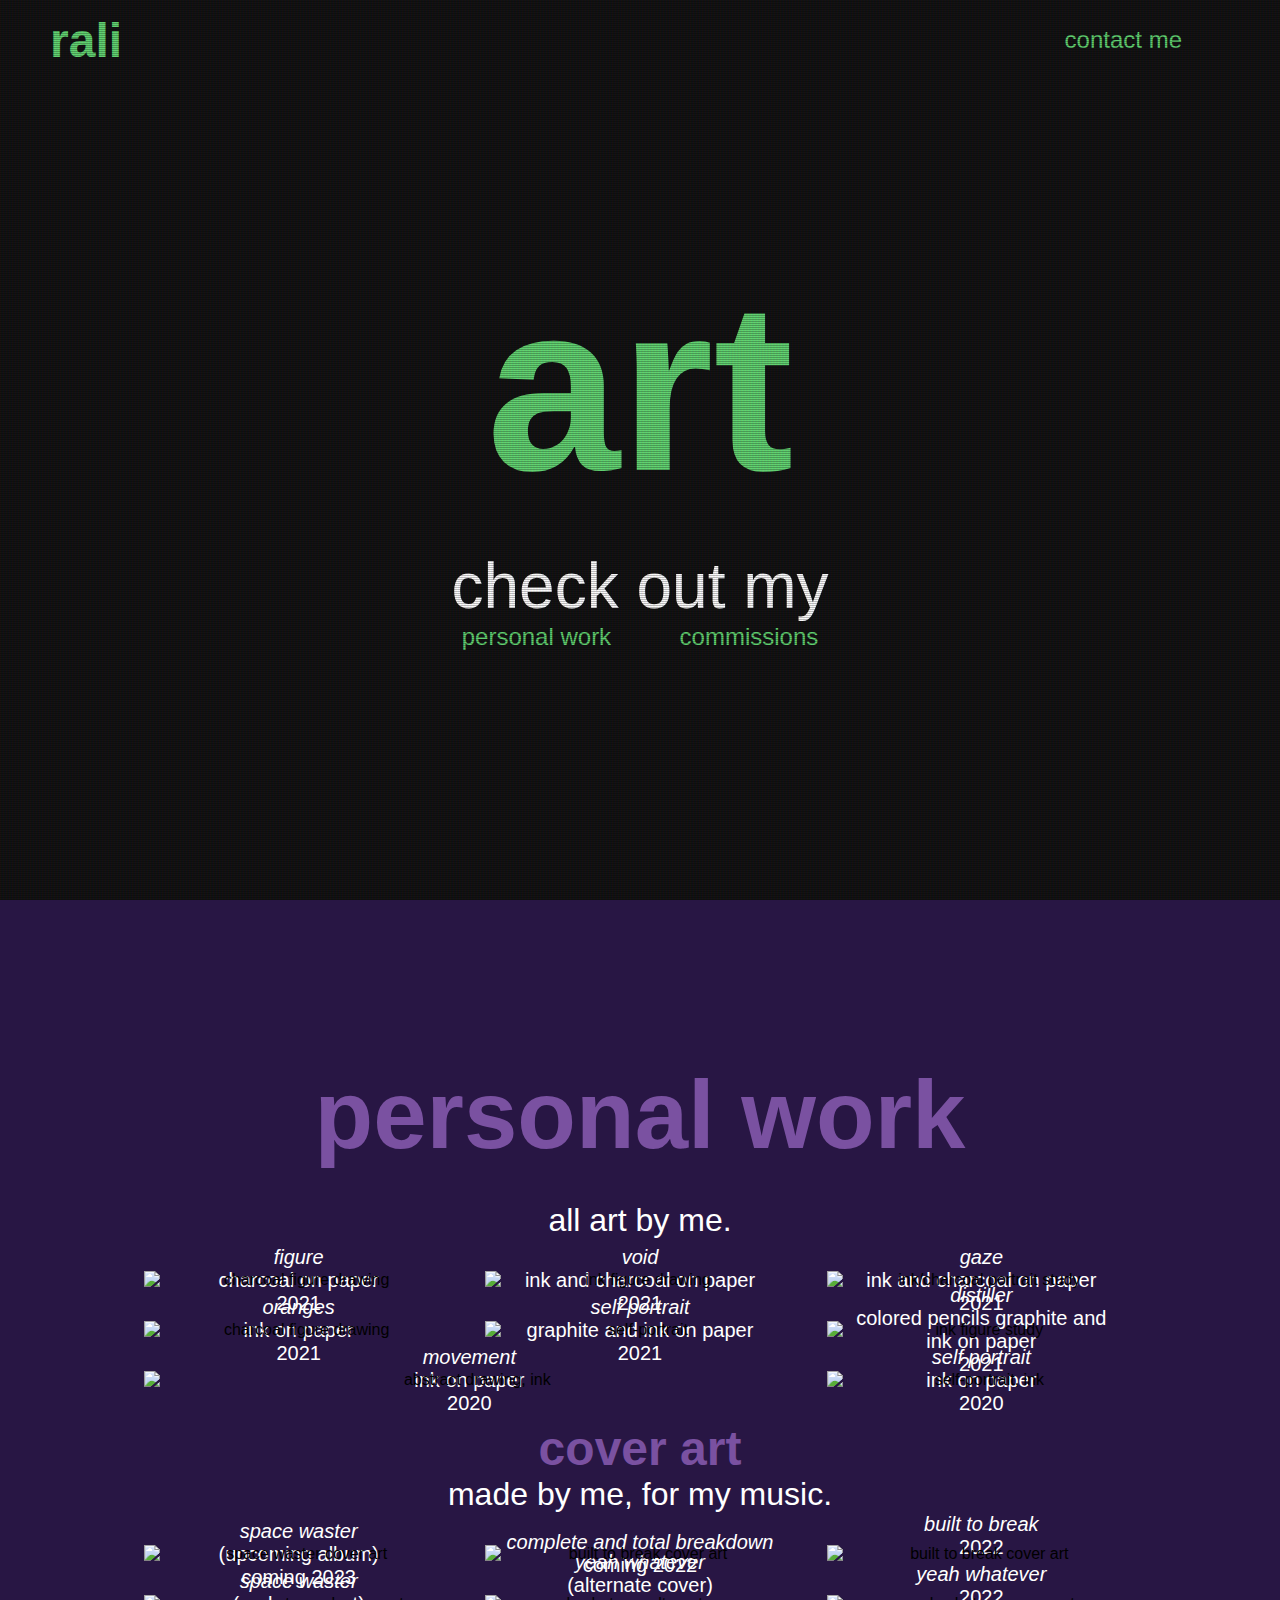
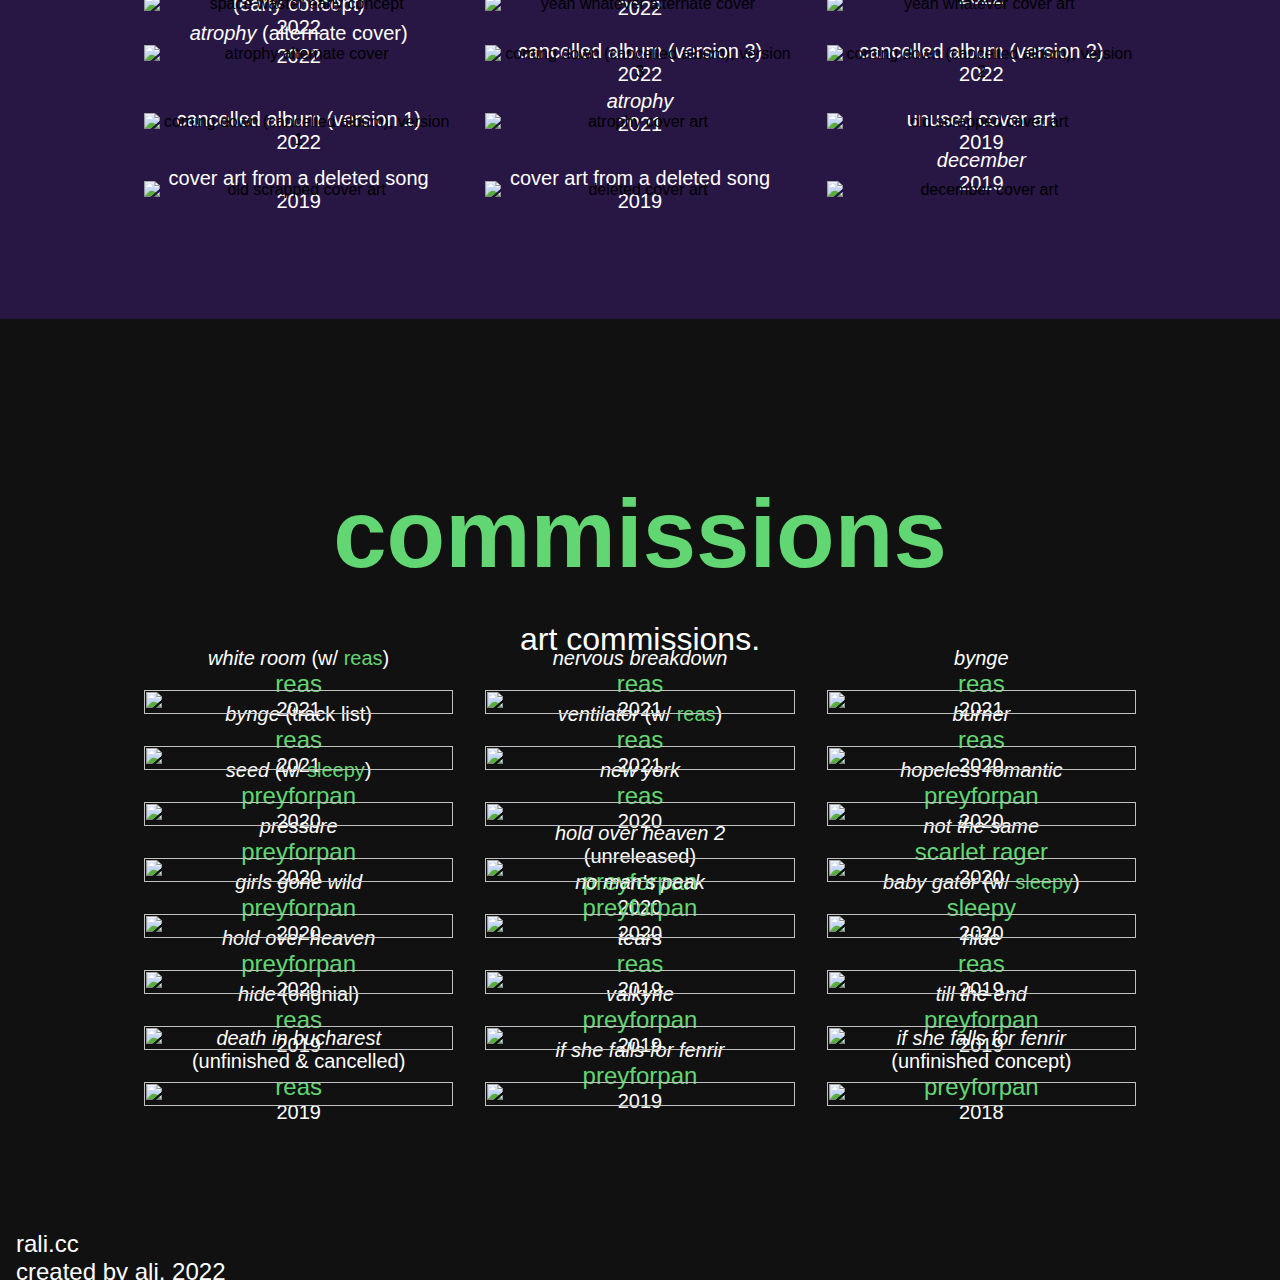
==== commit 2b60892b: "11/26/2022 Update" ====
--- a/art.html
+++ b/art.html
@@ -8,6 +8,7 @@
     <title>rali</title>
     <link rel="stylesheet" href="styles.css">
     <link rel="stylesheet" href="art_styles.css">
+    <link rel="stylesheet" href="./fonts/icons/css/website_icons.css">
     <link rel="apple-touch-icon" sizes="180x180" href="./favicon/apple-touch-icon.png">
     <link rel="icon" type="image/png" sizes="32x32" href="./favicon/favicon-32x32.png">
     <link rel="icon" type="image/png" sizes="16x16" href="./favicon/favicon-16x16.png">
@@ -17,6 +18,7 @@
 <body>
     <!-- <div class="intro_short">
     </div> -->
+    <!-- Navbar -->
     <!-- Navbar -->
     <nav class="navbar">
         <div class="navbar_container">
@@ -30,23 +32,33 @@
             </div>
             <div class="navbar_menu">
                 <li class="navbar_item">
-                    <a href="#home" class="navbar_links">
-                        home
-                    </a>
-                </li>
-                <li class="navbar_item">
                     <a href="#personal_work" class="navbar_links">
-                        personal
+                        <i class="icon-personal"></i>
+                        <div class="nav_text">personal work</div>
                     </a>
                </li>
                <li class="navbar_item">
                     <a href="#commissions" class="navbar_links">
-                        commissions
+                        <i class="icon-handshake"></i>
+                        <div class="nav_text">commissions</div>
+                    </a>
+                </li>
+                <li class="navbar_item">
+                    <a href="./index.html" class="navbar_links">
+                        <i class="icon-house-solid"></i>
+                        <div class="nav_text">home</div>
                     </a>
                 </li>
                 <li class="navbar_btn">
                     <a href="./contact.html" class="button">
+                        <i class="icon-envelope"></i>
                         contact me
+                    </a>
+                </li>
+                <li class="navbar_item">
+                    <a href="#home" class="navbar_links">
+                        <i class="icon-arrow-up-solid"></i>
+                        <div class="nav_text">top</div>
                     </a>
                 </li>
             </div>
@@ -54,7 +66,7 @@
     </nav>
 
     <!-- Main Splash Screen -->
-    <div class="art_home" id="home">
+    <div class="art_home home" id="home">
         <div class="home_container">
             <div class="home_content">
                 <h1 class="home_heading">art</h1>
@@ -63,7 +75,7 @@
                     <a class="home_btn--container link" href="#personal_work">personal work</a>
                     <a class="home_btn--container link" href="#commissions">commissions</a>
                 </div>
-                <p class="home_desc2">this page is <strong>not</strong> yet optimized for mobile.</p>
+                <!-- <p class="home_desc2">this page is <strong>not</strong> yet optimized for mobile.</p> -->
             </div>
         </div>
     </div>
@@ -71,22 +83,22 @@
     <!-- Personal Work -->
     <div class="personal_work" id="personal_work">
         <!-- Main personal work section -->
-        <div class="art_container">
+        <div class="art_container2">
             <div class="art_content">
                     
-                <div class="art_heading">
+                <div class="art_heading2">
                     <h1>personal work</h1>
                 </div>
                 <div class="art_text">
                     <p>
-                        art made by me, for me.
+                        all art by me.
                     </p>
                 </div>
                 <div class="art_img--container">
                     <div class="fade art_img art_row1 art_col1">
-                        <img src="./images/art/art (2).png" alt="charcoal figure drawing">
-                        <p class="art_description">
-                            figure
+                        <img src="./images/art/personal/art (2).png" alt="charcoal figure drawing">
+                        <p class="art_description">
+                            <i>figure</i>
                             <br>
                             charcoal on paper
                             <br>
@@ -94,9 +106,9 @@
                         </p>
                     </div>
                     <div class="fade art_img art_row1 art_col2">
-                        <img src="./images/art/art (6).png" alt="ink figure drawing">
-                        <p class="art_description">
-                            void
+                        <img src="./images/art/personal/art (6).png" alt="ink figure drawing">
+                        <p class="art_description">
+                            <i>void</i>
                             <br>
                             ink and charcoal on paper
                             <br>
@@ -104,9 +116,9 @@
                         </p>
                     </div>
                     <div class="fade art_img art_row1 art_col3">
-                        <img src="./images/art/art (5).png" alt="ink/charcoal portrait study">
-                        <p class="art_description">
-                            gaze
+                        <img src="./images/art/personal/art (5).png" alt="ink/charcoal portrait study">
+                        <p class="art_description">
+                            <i>gaze</i>
                             <br>
                             ink and charcoal on paper
                             <br>
@@ -114,9 +126,9 @@
                         </p>
                     </div>
                     <div class="fade art_img art_row2 art_col1">
-                        <img src="./images/art/art (3).png" alt="charcoal figure drawing">
-                        <p class="art_description">
-                            oranges
+                        <img src="./images/art/personal/art (3).png" alt="charcoal figure drawing">
+                        <p class="art_description">
+                            <i>oranges</i>
                             <br>
                             ink on paper
                             <br>
@@ -124,9 +136,9 @@
                         </p>
                     </div>
                     <div class="fade art_img art_row2 art_col2">
-                        <img src="./images/art/art (1).png" alt="self-portrait">
-                        <p class="art_description">
-                            self portrait
+                        <img src="./images/art/personal/art (1).png" alt="self-portrait">
+                        <p class="art_description">
+                            <i>self portrait</i>
                             <br>
                             graphite and ink on paper
                             <br>
@@ -134,9 +146,9 @@
                         </p>
                     </div>
                     <div class="fade art_img art_row2 art_col3">
-                        <img src="./images/art/art (4).png" alt="ink figure study">
-                        <p class="art_description">
-                            distiller
+                        <img src="./images/art/personal/art (4).png" alt="ink figure study">
+                        <p class="art_description">
+                            <i>distiller</i>
                             <br>
                             colored pencils graphite and ink on paper
                             <br>
@@ -144,9 +156,9 @@
                         </p>
                     </div>
                     <div class="fade art_img art_row3 art_col1large">
-                        <img src="./images/art/art (7).png" alt="abstract drawing, ink">
-                        <p class="art_description">
-                            movement
+                        <img src="./images/art/personal/art (7).png" alt="abstract drawing, ink">
+                        <p class="art_description">
+                            <i>movement</i>
                             <br>
                             ink on paper
                             <br>
@@ -154,9 +166,9 @@
                         </p>
                     </div>
                     <div class="fade art_img art_row3 art_col3">
-                        <img src="./images/art/art (8).png" alt="self-portrait, ink">
-                        <p class="art_description">
-                            self portrait
+                        <img src="./images/art/personal/art (8).png" alt="self-portrait, ink">
+                        <p class="art_description">
+                            <i>self portrait</i>
                             <br>
                             ink on paper
                             <br>
@@ -167,127 +179,731 @@
 
                 <!-- Personal cover art -->
                 <div class="art_text">
+                    <div class="art_heading2">
+                        <h4>cover art</h4>
+                    </div>
                     <p>
-                        cover art made by me, for my music.
+                        made by me, for my music.
                     </p>
                 </div>
+
+                
+                <div class="art_img--container">
+                    
+                    <!-- Space Waster -->
+                    <div class="fade art_img art_row1 art_col1">
+                        <img src="./images/art/personal/sw final.png" alt="space waster cover art">
+                        <p class="art_description">
+                            <i>space waster</i>  <br style="margin: auto;">
+                            (upcoming album)
+                            <br>
+                            coming 2023
+                            <!-- <br>
+                            <a class="link" href="https://music.apple.com/us/album/built-to-break/1651015888?i=1651015889">
+                                <i class="icon-apple-music icon"></i>
+                            </a>
+                            <a class="link" href="https://open.spotify.com/track/3rmt9r8Lygo1OIOIPXgZNe?si=db7abe6c3cc24165">
+                                <i class="icon-spotify icon"></i>
+                            </a>
+                            <a class="link" href="https://soundcloud.com/prodrali/built-to-break">
+                                <i class="icon-soundcloud icon"></i>
+                            </a> -->
+                        </p>
+                    </div>
+
+                    <!-- Complete and Total Breakdown -->
+                    <div class="fade art_img art_row1 art_col2">
+                        <img src="./images/art/personal/catb.png" alt="built to break cover art">
+                        <p class="art_description">
+                            <i>complete and total breakdown</i>
+                            <br>
+                            coming 2022
+                            <!-- <br>
+                            <a class="link" href="https://music.apple.com/us/album/built-to-break/1651015888?i=1651015889">
+                                <i class="icon-apple-music icon"></i>
+                            </a>
+                            <a class="link" href="https://open.spotify.com/track/3rmt9r8Lygo1OIOIPXgZNe?si=db7abe6c3cc24165">
+                                <i class="icon-spotify icon"></i>
+                            </a>
+                            <a class="link" href="https://soundcloud.com/prodrali/built-to-break">
+                                <i class="icon-soundcloud icon"></i>
+                            </a> -->
+                        </p>
+                    </div>
+
+                    <!-- Built To Break -->
+                    <div class="fade art_img art_row1 art_col3">
+                        <img src="./images/art/personal/btb.png" alt="built to break cover art">
+                        <p class="art_description">
+                            <i>built to break</i>
+                            <br>
+                            2022
+                            <br>
+                            <a class="link" href="https://music.apple.com/us/album/built-to-break/1651015888?i=1651015889">
+                                <i class="icon-apple-music icon"></i>
+                            </a>
+                            <a class="link" href="https://open.spotify.com/track/3rmt9r8Lygo1OIOIPXgZNe?si=db7abe6c3cc24165">
+                                <i class="icon-spotify icon"></i>
+                            </a>
+                            <a class="link" href="https://soundcloud.com/prodrali/built-to-break">
+                                <i class="icon-soundcloud icon"></i>
+                            </a>
+                        </p>
+                    </div>
+
+                    <!-- Space Waster (Original) -->
+                    <div class="fade art_img art_row2 art_col1">
+                        <img src="./images/art/personal/sw concept.png" alt="space waster early concept">
+                        <p class="art_description">
+                            <i>space waster</i> <br style="margin: auto;">
+                            (early concept)
+                            <br>
+                            2022
+                        </p>
+                    </div>
+
+                    <!-- Yeah Whatever (Alternate) -->
+                    <div class="fade art_img art_row2 art_col2">
+                        <img src="./images/art/personal/yeah whatever alt.png" alt="yeah whatever alternate cover">
+                        <p class="art_description">
+                            <i>yeah whatever</i> <br style="margin: auto;">
+                            (alternate cover)
+                            <br>
+                            2022
+                            <br>
+                            <a class="link" href="https://music.apple.com/us/album/atrophy/1614118117?i=1614118118">
+                                <i class="icon-apple-music icon"></i>
+                            </a>
+                            <a class="link" href="https://open.spotify.com/track/62QJBGMJq7sDI2eH6OXM91?si=b9badea3766f44e9">
+                                <i class="icon-spotify icon"></i>
+                            </a>
+                            <a class="link" href="https://soundcloud.com/prodrali/sets/yeah-whatever">
+                                <i class="icon-soundcloud icon"></i>
+                            </a>
+                        </p>
+                    </div>
+
+                    <!-- Yeah Whatever -->
+                    <div class="fade art_img art_row2 art_col3">
+                        <img src="./images/art/personal/yeah whatever final.png" alt="yeah whatever cover art">
+                        <p class="art_description">
+                            <i>yeah whatever</i>
+                            <br>
+                            2022
+                            <br>
+                            <a class="link" href="https://music.apple.com/us/album/yeah-whatever-ep/1635512449">
+                                <i class="icon-apple-music icon"></i>
+                            </a>
+                            <a class="link" href="https://open.spotify.com/album/6pjAQfzhsYsy6wEq4pdm1M?si=eKsEIxrzQ321aqxGxFl9Ag">
+                                <i class="icon-spotify icon"></i>
+                            </a>
+                            <a class="link" href="https://soundcloud.com/prodrali/sets/yeah-whatever">
+                                <i class="icon-soundcloud icon"></i>
+                            </a>
+                        </p>
+                    </div>
+
+                    <!-- Atrophy (Alternate Cover) -->
+                    <div class="fade art_img art_row3 art_col1">
+                        <img src="./images/art/personal/atrophy.png" alt="atrophy alternate cover">
+                        <p class="art_description">
+                            <i>atrophy</i> (alternate cover)
+                            <br>
+                            2022
+                            <br>
+                            <a class="link" href="https://music.apple.com/us/album/yeah-whatever-ep/1635512449">
+                                <i class="icon-apple-music icon"></i>
+                            </a>
+                            <a class="link" href="https://open.spotify.com/album/6pjAQfzhsYsy6wEq4pdm1M?si=eKsEIxrzQ321aqxGxFl9Ag">
+                                <i class="icon-spotify icon"></i>
+                            </a>
+                            <a class="link" href="https://soundcloud.com/prodrali/atrophy">
+                                <i class="icon-soundcloud icon"></i>
+                            </a>
+                        </p>
+                    </div>
+
+                    <!-- (Cancelled Album) -->
+                    <div class="fade art_img art_row3 art_col2">
+                        <img src="./images/art/personal/scrapped v3.png" alt="coming down (cancelled album), version 3">
+                        <p class="art_description">
+                            cancelled album (version 3)
+                            <br>
+                            2022
+                        </p>
+                    </div>
+                    <div class="fade art_img art_row3 art_col3">
+                        <img src="./images/art/personal/scrapped v2.png" alt="coming down (cancelled album), version 2">
+                        <p class="art_description">
+                            cancelled album (version 2)
+                            <br>
+                            2022
+                        </p>
+                    </div>
+                    <div class="fade art_img art_row4 art_col1">
+                        <img src="./images/art/personal/scrapped v1.png" alt="coming down (cancelled album), version 1">
+                        <p class="art_description">
+                            cancelled album (version 1)
+                            <br>
+                            2022
+                        </p>
+                    </div>
+
+                    <!-- Atrophy -->
+                    <div class="fade art_img art_row4 art_col2">
+                        <img src="./images/art/personal/atrophy og.png" alt="atrophy cover art">
+                        <p class="art_description">
+                            <i>atrophy</i>
+                            <br>
+                            2021
+                            <br>
+                            <a class="link" href="https://music.apple.com/us/album/yeah-whatever-ep/1635512449">
+                                <i class="icon-apple-music icon"></i>
+                            </a>
+                            <a class="link" href="https://open.spotify.com/album/6pjAQfzhsYsy6wEq4pdm1M?si=eKsEIxrzQ321aqxGxFl9Ag">
+                                <i class="icon-spotify icon"></i>
+                            </a>
+                            <a class="link" href="https://soundcloud.com/prodrali/atrophy">
+                                <i class="icon-soundcloud icon"></i>
+                            </a>
+                        </p>
+                    </div>
+
+                    <!-- Unused/Deleted -->
+                    <div class="fade art_img art_row4 art_col3">
+                        <img src="./images/art/personal/old v3.png" alt="old scrapped cover art">
+                        <p class="art_description">
+                            unused cover art
+                            <br>
+                            2019
+                        </p>
+                    </div>
+                    <div class="fade art_img art_row5 art_col1">
+                        <img src="./images/art/personal/old v2.png" alt="old scrapped cover art">
+                        <p class="art_description">
+                            cover art from a deleted song
+                            <br>
+                            2019
+                        </p>
+                    </div>
+                    <div class="fade art_img art_row5 art_col2">
+                        <img src="./images/art/personal/old v4.png" alt="deleted cover art">
+                        <p class="art_description">
+                            cover art from a deleted song
+                            <br>
+                            2019
+                        </p>
+                    </div>
+
+                    <!-- December -->
+                    <div class="fade art_img art_row5 art_col3">
+                        <img src="./images/art/personal/old v1.png" alt="december cover art">
+                        <p class="art_description">
+                            <i>december</i>
+                            <br>
+                            2019
+                            <br>
+                            <a class="link" href="https://music.apple.com/us/album/december/1486684027?i=1486684028">
+                                <i class="icon-apple-music icon"></i>
+                            </a>
+                            <a class="link" href="https://open.spotify.com/track/7j9oMtQWEl1R085sDn6P1j?si=a957511aac254707">
+                                <i class="icon-spotify icon"></i>
+                            </a>
+                        </p>
+                    </div>
+                </div>
+            </div>
+        </div>
+    </div>
+
+    <!-- Commissions -->
+    <div class="commissions" id="commissions">
+        <div class="art_container">
+            <div class="art_content">
+                                    
+                <div class="art_heading">
+                    <h1>commissions</h1>
+                </div>
+                <div class="art_text">
+                    <p>
+                        art commissions.
+                        <!-- under construction. -->
+                    </p>
+                </div>
+    
+                <!-- White Room -->
                 <div class="art_img--container">
                     <div class="fade art_img art_row1 art_col1">
-                        <img src="./images/art/btb.png" alt="built to break cover art">
-                        <p class="art_description">
-                            built to break
-                            <br>
-                            2022
-                        </p>
-                    </div>
+                        <img src="./images/art/commissions/wr.png">
+                        <p class="art_description">
+                            <i>white room</i> (w/ <a class="link" href="https://instagram.com/reasleft">reas</a>)
+                            <br>
+                            <a class="link artist_name" href="https://instagram.com/reasleft">reas</a>
+                            <br>
+                            2021
+                            <br>
+                            <a class="link" href="https://music.apple.com/us/album/white-room/1612133575?i=1612133577">
+                                <i class="icon-apple-music icon"></i>
+                            </a>
+                            <a class="link" href="https://open.spotify.com/track/0HzKiFWS8QdMZdJAfHG1y7?si=210cb541e9ef429c">
+                                <i class="icon-spotify icon"></i>
+                            </a>
+                            <a class="link" href="https://soundcloud.com/reasforever/white-room">
+                                <i class="icon-soundcloud icon"></i>
+                            </a>
+                        </p>
+                    </div>
+
+                    <!-- Nervous Breakdown -->
                     <div class="fade art_img art_row1 art_col2">
-                        <img src="./images/art/sw final.png" alt="space waster cover art">
-                        <p class="art_description">
-                            space waster (upcoming album)
-                            <br>
-                            2022
-                        </p>
-                    </div>
+                        <img src="./images/art/commissions/nb.png">
+                        <p class="art_description">
+                            <i>nervous breakdown</i>
+                            <br>
+                            <a class="link artist_name" href="https://instagram.com/reasleft">reas</a>
+                            <br>
+                            2021
+                            <br>
+                            <a class="link" href="https://music.apple.com/us/album/nervous-breakdown/1611870094?i=1611870095">
+                                <i class="icon-apple-music icon"></i>
+                            </a>
+                            <a class="link" href="https://open.spotify.com/track/0HzKiFWS8QdMZdJAfHG1y7?si=5e471f2bc3894cee">
+                                <i class="icon-spotify icon"></i>
+                            </a>
+                            <a class="link" href="https://soundcloud.com/reasforever/nervous-breakdown">
+                                <i class="icon-soundcloud icon"></i>
+                            </a>
+                        </p>
+                    </div>
+
+                    <!-- Bynge -->
                     <div class="fade art_img art_row1 art_col3">
-                        <img src="./images/art/sw concept.png" alt="space waster early concept">
-                        <p class="art_description">
-                            space waster (early concept)
-                            <br>
-                            2022
-                        </p>
-                    </div>
+                        <img src="./images/art/commissions/bynge.png">
+                        <p class="art_description">
+                            <i>bynge</i>
+                            <br>
+                            <a class="link artist_name" href="https://instagram.com/reasleft">reas</a>
+                            <br>
+                            2021
+                            <br>
+                            <a class="link" href="https://music.apple.com/us/album/bynge-ep/1612776882">
+                                <i class="icon-apple-music icon"></i>
+                            </a>
+                            <a class="link" href="https://open.spotify.com/album/2GflSOcmyg6KHi8F354EAI?si=XxX8gQ3nQKGqIky4KdCcHQ">
+                                <i class="icon-spotify icon"></i>
+                            </a>
+                            <a class="link" href="https://soundcloud.com/reasforever/sets/bynge">
+                                <i class="icon-soundcloud icon"></i>
+                            </a>
+                        </p>
+                    </div>
+
+                    <!-- Bynge Tracklist -->
                     <div class="fade art_img art_row2 art_col1">
-                        <img src="./images/art/yeah whatever final.png" alt="yeah whatever cover art">
-                        <p class="art_description">
-                            yeah whatever
-                            <br>
-                            2022
-                        </p>
-                    </div>
+                        <img src="./images/art/commissions/btl.png">
+                        <p class="art_description">
+                            <i>bynge</i> (track list)
+                            <br>
+                            <a class="link artist_name" href="https://instagram.com/reasleft">reas</a>
+                            <br>
+                            2021
+                            <br>
+                            <a class="link" href="https://music.apple.com/us/album/bynge-ep/1612776882">
+                                <i class="icon-apple-music icon"></i>
+                            </a>
+                            <a class="link" href="https://open.spotify.com/album/2GflSOcmyg6KHi8F354EAI?si=XxX8gQ3nQKGqIky4KdCcHQ">
+                                <i class="icon-spotify icon"></i>
+                            </a>
+                            <a class="link" href="https://soundcloud.com/reasforever/sets/bynge">
+                                <i class="icon-soundcloud icon"></i>
+                            </a>
+                        </p>
+                    </div>
+
+                    <!-- Ventilator -->
                     <div class="fade art_img art_row2 art_col2">
-                        <img src="./images/art/yeah whatever alt.png" alt="yeah whatever alternate cover">
-                        <p class="art_description">
-                            yeah whatever (alternate cover)
-                            <br>
-                            2022
-                        </p>
-                    </div>
+                        <img src="./images/art/commissions/vent.png">
+                        <p class="art_description">
+                            <i>ventilator</i> (w/ <a class="link" href="https://instagram.com/reasleft">reas</a>)
+                            <br>
+                            <a class="link artist_name" href="https://instagram.com/reasleft">reas</a>
+                            <br>
+                            2021
+                            <br>
+                            <a class="link" href="https://open.spotify.com/track/7ADuOfEijaXhw3OQFfvj0v?si=ebf9ca2c64cc4a16">
+                                <i class="icon-spotify icon"></i>
+                            </a>
+                            <a class="link" href="https://soundcloud.com/reasforever/ventilator-prod">
+                                <i class="icon-soundcloud icon"></i>
+                            </a>
+                        </p>
+                    </div>
+
+                    <!-- Burner -->
                     <div class="fade art_img art_row2 art_col3">
-                        <img src="./images/art/atrophy.png" alt="atrophy cover art">
-                        <p class="art_description">
-                            atrophy
-                            <br>
-                            2022
-                        </p>
-                    </div>
+                        <img src="./images/art/commissions/burner.png">
+                        <p class="art_description">
+                            <i>burner</i>
+                            <br>
+                            <a class="link artist_name" href="https://instagram.com/reasleft">reas</a>
+                            <br>
+                            2020
+                            <br>
+                            <a class="link" href="https://open.spotify.com/track/309X212xIs7ZRHk6kb3t23?si=acb9fd7425974417">
+                                <i class="icon-spotify icon"></i>
+                            </a>
+                            <a class="link" href="https://soundcloud.com/reasforever/burner">
+                                <i class="icon-soundcloud icon"></i>
+                            </a>
+                        </p>
+                    </div>
+
+                    <!-- Seed -->
                     <div class="fade art_img art_row3 art_col1">
-                        <img src="./images/art/scrapped v3.png" alt="coming down (scrapped album), version 3">
-                        <p class="art_description">
-                            scrapped album (version 3)
-                            <br>
-                            2022
-                        </p>
-                    </div>
+                        <img src="./images/art/commissions/seed.png">
+                        <p class="art_description">
+                            <i>seed</i> (w/ <a class="link" href="https://www.instagram.com/sleepyfuckedwithit">sleepy</a>)
+                            <br>
+                            <a class="link artist_name" href="https://instagram.com/preyforpan">preyforpan</a>
+                            <br>
+                            2020
+                            <br>
+                            <a class="link" href="https://music.apple.com/us/album/not-the-same-ep/1621332130">
+                                <i class="icon-apple-music icon"></i>
+                            </a>
+                            <a class="link" href="https://open.spotify.com/album/4bT9MhrOaQ7uwN1WpzKXC1?si=iJeokaQoSJ-3qMhNQWlGbw">
+                                <i class="icon-spotify icon"></i>
+                            </a>
+                            <a class="link" href="https://soundcloud.com/scarletrager/sets/not-the-same-pt-1">
+                                <i class="icon-soundcloud icon"></i>
+                            </a>
+                        </p>
+                    </div>
+
+                    <!-- New York -->
                     <div class="fade art_img art_row3 art_col2">
-                        <img src="./images/art/scrapped v2.png" alt="coming down (scrapped album), version 2">
-                        <p class="art_description">
-                            scrapped album (version 2)
-                            <br>
-                            2022
-                        </p>
-                    </div>
+                        <img src="./images/art/commissions/ny.png">
+                        <p class="art_description">
+                            <i>new york</i>
+                            <br>
+                            <a class="link artist_name" href="https://instagram.com/reasleft">reas</a>
+                            <br>
+                            2020
+                            <br>
+                            <a class="link" href="https://open.spotify.com/track/1tFBedMteH1EQxu74LpEIS?si=3cd70b828fc148ed">
+                                <i class="icon-spotify icon"></i>
+                            </a>
+                            <a class="link" href="https://soundcloud.com/reasforever/new-york">
+                                <i class="icon-soundcloud icon"></i>
+                            </a>
+                        </p>
+                    </div>
+
+                    <!-- Hopeless Romantic -->
                     <div class="fade art_img art_row3 art_col3">
-                        <img src="./images/art/scrapped v1.png" alt="coming down (scrapped album), version 1">
-                        <p class="art_description">
-                            scrapped album (version 1)
-                            <br>
-                            2022
-                        </p>
-                    </div>
+                        <img src="./images/art/commissions/hr.png">
+                        <p class="art_description">
+                            <i>hopeless romantic</i>
+                            <br>
+                            <a class="link artist_name" href="https://instagram.com/preyforpan">preyforpan</a>
+                            <br>
+                            2020
+                            <br>
+                            <a class="link" href="https://music.apple.com/us/album/hopeless-romantic/1531220413?i=1531220414">
+                                <i class="icon-apple-music icon"></i>
+                            </a>
+                            <a class="link" href="https://open.spotify.com/track/7go1vQvBRHhIxYAV5HtRTk?si=aff159fbba714fd9">
+                                <i class="icon-spotify icon"></i>
+                            </a>
+                            <a class="link" href="https://soundcloud.com/panofthe3/hopeless-romantic-prod-rali">
+                                <i class="icon-soundcloud icon"></i>
+                            </a>
+                        </p>
+                    </div>
+
+                    <!-- Pressure -->
                     <div class="fade art_img art_row4 art_col1">
-                        <img src="./images/art/old v3.png" alt="old scrapped cover art">
-                        <p class="art_description">
-                            old scrapped cover art
-                            <br>
-                            2019
-                        </p>
-                    </div>
+                        <img src="./images/art/commissions/pressure.png">
+                        <p class="art_description">
+                            <i>pressure</i>
+                            <br>
+                            <a class="link artist_name" href="https://instagram.com/preyforpan">preyforpan</a>
+                            <br>
+                            2020
+                            <br>
+                            <a class="link" href="https://music.apple.com/us/album/pressure/1529516995?i=1529516996">
+                                <i class="icon-apple-music icon"></i>
+                            </a>
+                            <a class="link" href="https://open.spotify.com/track/725dTEQcMD2Rk7xvBSr8iO?si=0c1298944a33491a">
+                                <i class="icon-spotify icon"></i>
+                            </a>
+                            <a class="link" href="https://soundcloud.com/panofthe3/pressure-prod-rali">
+                                <i class="icon-soundcloud icon"></i>
+                            </a>
+                        </p>
+                    </div>
+
+                    <!-- Hold Over Heaven 2 -->
                     <div class="fade art_img art_row4 art_col2">
-                        <img src="./images/art/old v2.png" alt="old scrapped cover art">
-                        <p class="art_description">
-                            old scrapped cover art
-                            <br>
-                            2019
-                        </p>
-                    </div>
+                        <img src="./images/art/commissions/hoh2.png">
+                        <p class="art_description">
+                            <i>hold over heaven 2</i> (unreleased)
+                            <br>
+                            <a class="link artist_name" href="https://instagram.com/preyforpan">preyforpan</a>
+                            <br>
+                            2020
+                        </p>
+                    </div>
+
+                    <!-- Not The Same -->
                     <div class="fade art_img art_row4 art_col3">
-                        <img src="./images/art/old v1.png" alt="december cover art">
-                        <p class="art_description">
-                            december
-                            <br>
-                            2019
+                        <img src="./images/art/commissions/nts.png">
+                        <p class="art_description">
+                            <i>not the same</i>
+                            <br>
+                            <a class="link artist_name" href="https://www.instagram.com/scarletrager/">scarlet rager</a>
+                            <br>
+                            2020
+                            <br>
+                            <a class="link" href="https://music.apple.com/us/album/not-the-same-ep/1621332130">
+                                <i class="icon-apple-music icon"></i>
+                            </a>
+                            <a class="link" href="https://open.spotify.com/album/4bT9MhrOaQ7uwN1WpzKXC1?si=iJeokaQoSJ-3qMhNQWlGbw">
+                                <i class="icon-spotify icon"></i>
+                            </a>
+                            <a class="link" href="https://soundcloud.com/scarletrager/sets/not-the-same-pt-1">
+                                <i class="icon-soundcloud icon"></i>
+                            </a>
+                        </p>
+                    </div>
+
+                    <!-- Girls Gone Wild -->
+                    <div class="fade art_img art_row5 art_col1">
+                        <img src="./images/art/commissions/ggw.png">
+                        <p class="art_description">
+                            <i>girls gone wild</i>
+                            <br>
+                            <a class="link artist_name" href="https://instagram.com/preyforpan">preyforpan</a>
+                            <br>
+                            2020
+                            <br>
+                            <a class="link" href="https://soundcloud.com/panofthe3/girls-gone-wild-prod-tsurreal-haze">
+                                <i class="icon-soundcloud icon"></i>
+                            </a>
+                        </p>
+                    </div>
+
+                    <!-- No Man's Peak -->
+                    <div class="fade art_img art_row5 art_col2">
+                        <img src="./images/art/commissions/nomanspeak.png">
+                        <p class="art_description">
+                            <i>no man's peak</i>
+                            <br>
+                            <a class="link artist_name" href="https://instagram.com/preyforpan">preyforpan</a>
+                            <br>
+                            2020
+                            <br>
+                            <a class="link" href="https://music.apple.com/us/album/no-mans-peak/1508532029?i=1508532031">
+                                <i class="icon-apple-music icon"></i>
+                            </a>
+                            <a class="link" href="https://open.spotify.com/track/3kXK0QkjDo6kOjcaRduHCQ?si=421b7fa067fe4946">
+                                <i class="icon-spotify icon"></i>
+                            </a>
+                            <a class="link" href="https://soundcloud.com/panofthe3/no-mans-peak">
+                                <i class="icon-soundcloud icon"></i>
+                            </a>
+                        </p>
+                    </div>
+
+                    <!-- Baby Gator -->
+                    <div class="fade art_img art_row5 art_col3">
+                        <img src="./images/art/commissions/babyg.png">
+                        <p class="art_description">
+                            <i>baby gator</i> (w/ <a class="link" href="https://www.instagram.com/sleepyfuckedwithit">sleepy</a>)
+                            <br>
+                            <a class="link artist_name" href="https://www.instagram.com/sleepyfuckedwithit">sleepy</a>
+                            <br>
+                            2020
+                            <br>
+                            <a class="link" href="https://music.apple.com/us/album/baby-gator/1501220640">
+                                <i class="icon-apple-music icon"></i>
+                            </a>
+                            <a class="link" href="https://open.spotify.com/album/4uzt6yPpVFux1psJwACHSo?si=5sDgccf3Q7aBym7stwM9cg">
+                                <i class="icon-spotify icon"></i>
+                            </a>
+                            <a class="link" href="https://soundcloud.com/ozzyxem/sets/baby-gator">
+                                <i class="icon-soundcloud icon"></i>
+                            </a>
+                        </p>
+                    </div>
+
+                    <!-- Hold Over Heaven -->
+                    <div class="fade art_img art_row6 art_col1">
+                        <img src="./images/art/commissions/hoh.png">
+                        <p class="art_description">
+                            <i>hold over heaven</i>
+                            <br>
+                            <a class="link artist_name" href="https://instagram.com/preyforpan">preyforpan</a>
+                            <br>
+                            2020
+                            <br>
+                            <a class="link" href="https://soundcloud.com/panofthe3/sets/hold-over-heaven">
+                                <i class="icon-soundcloud icon"></i>
+                            </a>
+                        </p>
+                    </div>
+
+                    <!-- Tears -->
+                    <div class="fade art_img art_row6 art_col2">
+                        <img src="./images/art/commissions/tears.png">
+                        <p class="art_description">
+                            <i>tears</i>
+                            <br>
+                            <a class="link artist_name" href="https://instagram.com/reasleft">reas</a>
+                            <br>
+                            2019
+                            <br>
+                            <a class="link" href="https://open.spotify.com/track/0iMwJKOvwNDsh3YC7XZYGe?si=3086318924a64b81">
+                                <i class="icon-spotify icon"></i>
+                            </a>
+                            <a class="link" href="https://soundcloud.com/reasforever/tears-prod-karegi">
+                                <i class="icon-soundcloud icon"></i>
+                            </a>
+                        </p>
+                    </div>
+
+                    <!-- Hide -->
+                    <div class="fade art_img art_row6 art_col3">
+                        <img src="./images/art/commissions/hidealt.png">
+                        <p class="art_description">
+                            <i>hide</i>
+                            <br>
+                            <a class="link artist_name" href="https://instagram.com/reasleft">reas</a>
+                            <br>
+                            2019
+                            <br>
+                            <a class="link" href="https://open.spotify.com/track/0iMwJKOvwNDsh3YC7XZYGe?si=3086318924a64b81">
+                                <i class="icon-spotify icon"></i>
+                            </a>
+                            <a class="link" href="https://soundcloud.com/reasforever/hide">
+                                <i class="icon-soundcloud icon"></i>
+                            </a>
+                        </p>
+                    </div>
+
+                    <!-- Hide (Original) -->
+                    <div class="fade art_img art_row7 art_col1">
+                        <img src="./images/art/commissions/hide.png">
+                        <p class="art_description">
+                            <i>hide</i> (orignial)
+                            <br>
+                            <a class="link artist_name" href="https://instagram.com/reasleft">reas</a>
+                            <br>
+                            2019
+                            <br>
+                            <a class="link" href="https://open.spotify.com/track/0iMwJKOvwNDsh3YC7XZYGe?si=3086318924a64b81">
+                                <i class="icon-spotify icon"></i>
+                            </a>
+                            <a class="link" href="https://soundcloud.com/reasforever/hide">
+                                <i class="icon-soundcloud icon"></i>
+                            </a>
+                        </p>
+                    </div>
+
+                    <!-- Valkyrie -->
+                    <div class="fade art_img art_row7 art_col2">
+                        <img src="./images/art/commissions/valk.png">
+                        <p class="art_description">
+                            <i>valkyrie</i>
+                            <br>
+                            <a class="link artist_name" href="https://instagram.com/preyforpan">preyforpan</a>
+                            <br>
+                            2019
+                            <br>
+                            <a class="link" href="https://music.apple.com/us/album/valkyrie/1509744533?i=1509744534">
+                                <i class="icon-apple-music icon"></i>
+                            </a>
+                            <a class="link" href="https://open.spotify.com/track/1D0j5LKyxaXuWkmJIxSAho?si=4d55f5f383fc42c5">
+                                <i class="icon-spotify icon"></i>
+                            </a>
+                            <a class="link" href="https://soundcloud.com/panofthe3/valkyrie">
+                                <i class="icon-soundcloud icon"></i>
+                            </a>
+                        </p>
+                    </div>
+
+                    <!-- Till The End -->
+                    <div class="fade art_img art_row7 art_col3">
+                        <img src="./images/art/commissions/tilltheend.png">
+                        <p class="art_description">
+                            <i>till the end</i>
+                            <br>
+                            <a class="link artist_name" href="https://instagram.com/preyforpan">preyforpan</a>
+                            <br>
+                            2019
+                            <br>
+                            <a class="link" href="https://music.apple.com/us/album/till-the-end/1509744925?i=1509744927">
+                                <i class="icon-apple-music icon"></i>
+                            </a>
+                            <a class="link" href="https://open.spotify.com/track/7hZJfc65jbnS8D431q36Vj?si=ce01b90ff0bd4985">
+                                <i class="icon-spotify icon"></i>
+                            </a>
+                            <a class="link" href="https://soundcloud.com/panofthe3/till-the-end">
+                                <i class="icon-soundcloud icon"></i>
+                            </a>
+                        </p>
+                    </div>
+
+                    <!-- Death In Bucharest -->
+                    <div class="fade art_img art_row8 art_col1">
+                        <img src="./images/art/commissions/dib.png">
+                        <p class="art_description">
+                            <i>death in bucharest</i> <br style="margin: auto;">
+                            (unfinished & cancelled)
+                            <br>
+                            <a class="link artist_name" href="https://instagram.com/reasleft">reas</a>
+                            <br>
+                            2019
+                            <br>
+                            <a class="link" href="https://soundcloud.com/reasforever/exit-hands-prod-reas">
+                                <i class="icon-soundcloud icon"></i>
+                            </a>
+                        </p>
+                    </div>
+
+                    <!-- If She Falls For Fenrir -->
+                    <div class="fade art_img art_row8 art_col2">
+                        <img src="./images/art/commissions/panscover.png">
+                        <p class="art_description">
+                            <i>if she falls for fenrir</i>
+                            <br>
+                            <a class="link artist_name" href="https://instagram.com/preyforpan">preyforpan</a>
+                            <br>
+                            2019
+                            <br>
+                            <a class="link" href="https://soundcloud.com/panofthe3/sets/if-she-falls-for-fenrir">
+                                <i class="icon-soundcloud icon"></i>
+                            </a>
+                        </p>
+                    </div>
+
+                    <!-- If She Falls For Fenrir (Original)-->
+                    <div class="fade art_img art_row8 art_col3">
+                        <img src="./images/art/commissions/isfff og.png">
+                        <p class="art_description">
+                            <i>if she falls for fenrir</i> <br style="margin: auto;">
+                            (unfinished concept)
+                            <br>
+                            <a class="link artist_name" href="https://instagram.com/preyforpan">preyforpan</a>
+                            <br>
+                            2018
+                            <br>
+                            <a class="link" href="https://soundcloud.com/panofthe3/sets/if-she-falls-for-fenrir">
+                                <i class="icon-soundcloud icon"></i>
+                            </a>
                         </p>
                     </div>
                 </div>
-
-                <!-- Commissions -->
-                <div class="commissions" id="commissions">
-                    <div class="art_container2">
-                        <div class="art_content">
-                                
-                            <div class="art_heading2">
-                                <h1>commissions</h1>
-                            </div>
-                            <div class="art_text">
-                                <p>
-                                    art commissions.
-                                </p>
-                            </div>
-
-                        </div>
-                    </div>
-                </div>
-
             </div>
         </div>
     </div>
--- a/styles.css
+++ b/styles.css
@@ -336,16 +336,19 @@
 
 html {
     font-size: 16px;
+    -ms-overflow-style: none;  /* IE and Edge */
+    scrollbar-width: none;  /* Firefox */
 }
 
 /*scrollbar*/
-::-webkit-scrollbar {
-	width: 0;
+html::-webkit-scrollbar {
+    appearance: none; /* Safari */
+	width: 0; /* Chrome */
     height: 0;
 }
 
 /*intro screen*/
-.intro {
+.intro, .intro_short {
     position: fixed;
     z-index: 9999;
     left: 0;
@@ -419,6 +422,10 @@
     padding: 0 50px;
 }
 
+.nav_text {
+    display: none;
+}
+
 #navbar_logo {
     color: var(--tertiary-color-light);
     /* background-color: var(--tertiary-color-light);
@@ -436,6 +443,7 @@
     font-size: 3rem;
     font-weight: 900;
     transition: all 0.5s ease-in-out;
+    z-index: 999;
 }
 
 /* #navbar_logo img {
@@ -454,6 +462,11 @@
     margin-right: 0.5 rem;
 }
 
+.navbar_toggle {
+    cursor: pointer;
+    z-index: 999;
+}
+
 .navbar_menu {
     display: flex;
     align-items: center;
@@ -494,7 +507,6 @@
     display: flex;
     justify-content: center;
     align-items: center;
-    padding: 0 1rem;
     width: 100%;
     height: 100%;
 }
@@ -530,6 +542,9 @@
 }
 
 .link {
+    /* display: inline-flex;
+    align-self: center;
+    align-items: center; */
     text-decoration: none;
     color: var(--tertiary-color-light);
     transition: all 0.3s ease-in-out;
@@ -537,6 +552,11 @@
 
 .link:hover {
     color: var(--tertiary-color);
+    transition: all 0.2s ease-in-out;
+}
+
+.link:active {
+    color: var(--accent-color-light);
     transition: all 0.1s ease-in-out;
 }
 
@@ -550,6 +570,11 @@
         width: 100%;
         max-width: 1300px;
         padding: 0;
+    }
+
+    .nav_text {
+        display: flex;
+        justify-content: center;
     }
 
     .navbar_menu {
@@ -573,7 +598,6 @@
         transition: all 0.5s ease-in-out;
         z-index: 99;
         height: 65vh;
-        font-size: 1.6rem;
     }
 
     #navbar_logo {
@@ -591,10 +615,12 @@
 
     .navbar_item {
         width: 100%;
+        font-size: 5em;
     }
 
     .navbar_links {
         text-align: center;
+        align-items: bottom;
         padding: 2rem;
         width: 100%;
         display: table;
@@ -610,22 +636,18 @@
     #mobile-menu {
         position: absolute;
         top: 20%;
-        right: 5%;
+        right: 10%;
         transform: translate(5%, 20%);
-    }
-
-    .navbar_btn {
-        padding-bottom: 2rem;
     }
 
     .button {
         display: flex;
         justify-content: center;
         align-items: center;
-        width: 80%;
-        height: 80px;
-        margin: 0;
-        border-radius: 32px;
+        /* width: 80%;
+        height: 80px; */
+        /* margin: 0;
+        border-radius: 32px; */
     }
 
     .navbar_toggle .bar{
@@ -652,6 +674,22 @@
 .home {
     background-color: var(--main-color);
     padding: 200px, 0;
+
+    background-attachment: fixed;
+    background-position: center;
+    background-repeat: no-repeat;
+    background-size: cover;
+    background-blend-mode: overlay;
+}
+
+.home.bg {
+    background-image: url(https://images.pexels.com/photos/6619724/pexels-photo-6619724.jpeg);
+
+    background-attachment: fixed;
+    background-position: center;
+    background-repeat: no-repeat;
+    background-size: cover;
+    background-blend-mode: overlay;
 }
 
 .home_container {
@@ -717,14 +755,24 @@
     border-bottom: .25rem solid var(--accent-color);
 }
 
+.icons {
+    display: flex;
+    justify-content: center;
+}
+
+.icon {
+    padding: 0.5rem;
+    font-size: 3rem;
+}
+
 @media screen and (max-width: 768px){
     html {
-        font-size: 14px;
+        font-size: 16px;
     }
 }
 
 .home_links--container {
-    margin: 2rem 0;
+    margin: 0;
 }
 
 .home_btn--container {
@@ -793,8 +841,14 @@
 }
 
 @media screen and (max-width: 960px) {
+
     html {
-        font-size: 10px;
+        font-size: 8px;
+    }
+
+    .home, .music_home, .art_home {
+        background-size: 0%!important;
+        /* background-attachment: scroll!important; */
     }
 }
 
@@ -852,7 +906,7 @@
 @media screen and (max-width: 960px) {
     
     .about_container {
-        height: 100vh;
+        height: 100%;
     }
 
     .about_img img {
@@ -868,270 +922,6 @@
         text-align: left;
         font-size: 1.5rem;
         margin-bottom: -1rem;
-    }
-}
-
-/* art section */
-
-.art_container {
-    background: var(--main-color);
-}
-
-.art_content{
-    padding-top: 10rem;
-    padding-bottom: 7.5rem;
-    margin: 0 auto;
-    height: 100vh;
-    width: 100%;
-    max-width: 1920px;
-    text-align: center;
-    overflow: hidden;
-}
-
-.art_heading {
-    font-size: 3rem;
-    color: var(--tertiary-color-light);
-    font-weight: 900;
-}
-
-.art_text {
-    font-size: 2rem;
-    color: #fff;
-    font-weight: 300;
-    padding: 2rem;
-}
-
-.art_img--container {
-    margin-top: -3.75rem;
-    width: 100%;
-    height: 75vh;
-    display: grid;
-    grid-gap: 2rem;
-    grid-template-columns: repeat(5, minmax(24rem, 1fr));
-    justify-content: center;
-    align-content: center;
-    overflow: hidden;
-}
-
-.art_row1{
-    grid-column-start: 2;
-}
-
-.art_row2{
-    grid-column-start: 3;
-}
-
-.art_row3{
-    grid-column-start: 4;
-}
-
-.art_img img {
-    max-width: 100%;
-    height: auto;
-    max-height: 30vh;
-    z-index: 0;
-    transition: all 0.5s ease-in-out;
-}
-
-.art_img img:hover {
-    transform: scale(1.25);
-    z-index: 9999;
-    transition: all 0.3s ease-in-out;
-}
-
-@media screen and (max-width: 960px) {
-
-    .art_content{
-        height: 150vh;
-    }
-    
-    .art_img--container {
-        display: grid;
-        margin: 5rem 0;
-        grid-template-columns: 1fr 1fr;
-        grid-template-rows: repeat(3, minmax(16rem, 1fr));
-        grid-gap: 1rem;
-        height: 85%;
-        width: 100%;
-        justify-content: center;
-        padding: 2rem;
-    }
-
-    .art_row1 {
-        grid-row-start: 1;
-    }
-    
-    .art_row2 {
-        grid-row-start: 2;
-    }
-    
-    .art_row3 {
-        grid-row-start: 3;
-    }
-
-    .art_col1 {
-        grid-column-start: 1;
-    }
-
-    .art_col2 {
-        grid-column-start: 2;
-    }
-    
-    .art_img img {
-        width: auto;
-        height: auto;
-        max-height: 100%;
-    }
-}
-
-/* music section */
-
-.music_container {
-    background: var(--accent-color);
-}
-
-.music_content {
-    /* padding-top: 10rem;
-    padding-bottom: 7.5rem;
-    margin: 0 auto;
-    height: 100vh;
-    width: 100%;
-    text-align: center;
-    overflow-x: hidden;
-    overflow-y: hidden; */
-    padding: 10rem 2rem 7.5rem 2rem;
-    margin: 0 auto;
-    max-width: 90%;
-    text-align: center;
-    overflow-x: hidden;
-    overflow-y: hidden;
-}
-
-.music_text {
-    height: 100%;
-    width: 100%;
-    color: #fff;
-    font-weight: 300;
-    font-size: 2rem;
-    text-align: center;
-    flex: 50%;
-    padding: 1rem 2rem;
-}
-
-.music_heading {
-    text-align: center;
-    color: var(--accent-color-light);
-    font-size: 3rem;
-    font-weight: 900;
-    /* margin-bottom: -2rem; */
-}
-
-.music_emb--container {
-    /* margin-top: -45rem;
-    width: 100%;
-    height: 40vh;
-    display: grid;
-    grid-gap: 2rem;
-    grid-template-columns: repeat(4, minmax(480px, 1fr));
-    justify-content: center;
-    align-content: center; */
-    width: 100%;
-    display: grid;
-    grid-gap: 2rem;
-    grid-template-columns: repeat(4, minmax(480px, 1fr));
-    justify-content: center;
-    align-content: center;
-}
-
-.music_song {
-    height: 100%;
-    width: 100%;
-}
-
-.music_album iframe {
-    margin-top: 4rem;
-    border-radius: 16px;
-    width: 100%;
-    height: 450px;
-}
-
-.music_col1 {
-    grid-column-start: 2;
-}
-
-.music_col2 {
-    grid-column-start: 3;
-}
-
-.music_row1 {
-    grid-row-start: 1;
-}
-
-.music_row1 iframe, .music_row3 iframe, .music_row5 iframe {
-    height: 80px;
-}
-
-.music_row2 {
-    grid-row-start: 2;
-}
-
-@media screen and (max-width: 960px) {
-
-    .music_text {
-        font-size: 1.5rem;
-    }
-
-    /* .music_content{
-        height: 100vh;
-    } */
-    
-    .music_emb--container {
-        display: grid;
-        /* margin-top: -45rem; */
-        grid-template-columns: 1fr;
-        grid-template-rows: repeat(4, minmax(fit-content, 1fr));
-        grid-column-gap: 0;
-        grid-row-gap: 1rem;
-        width: 100%;
-        justify-content: center;
-        padding: 1rem;
-    }
-
-    .music_song iframe{
-        height: 190px;
-    }
-
-    .music_album iframe{
-        width: 360px;
-        max-height: 100%;
-    }
-
-    .music_row1 iframe{
-        height: 80px;
-    }
-
-    .music_emb--container .music_row1{
-        height: 80px;
-    }
-
-    .music_row1.music_col1{
-        grid-row-start: 1;
-        grid-column-start: 1;
-    }
-    
-    .music_row2.music_col1{
-        grid-row-start: 2;
-        grid-column-start: 1;
-    }
-    
-    .music_row1.music_col2 {
-        grid-row-start: 3;
-        grid-column-start: 1;
-    }
-    
-    .music_row2.music_col2 {
-        grid-row-start: 4;
-        grid-column-start: 1;
     }
 }
 
--- a/art_styles.css
+++ b/art_styles.css
@@ -1,16 +1,6 @@
 /* art section */
 .art_home {
-    background-color: var(--main-color);
-    padding: 200px, 0;
-
-    background-image: url("./images/art/art_background.png");
-
-    background-attachment: fixed;
-    background-position: center;
-    background-repeat: no-repeat;
-    background-size: auto;
-    height: 100%;
-    background-blend-mode: overlay;
+    background-image: url("./images/art_background.png");
 }
 
 .art_container {
@@ -23,14 +13,14 @@
 
 .art_heading2 {
     text-align: center;
-    color: var(--tertiary-color-light);
+    color: var(--accent-color-light);
     font-size: 3rem;
     font-weight: 900;
 }
 
 .art_content {
-    padding: 10rem 0 7.5rem 0;
-    margin-top: 7.5rem;
+    padding: 10rem 1rem 7.5rem 1rem;
+    /* margin-top: 7.5rem; */
     width: 100%;
     text-align: center;
     overflow: hidden;
@@ -49,11 +39,27 @@
     padding: 2rem;
 }
 
+.art_description {
+    font-size: 1.25rem;
+    font-weight: 350;
+}
+
+.art_description .icon{
+    font-size: 2rem;
+    margin-left: 0!important;
+}
+
+.artist_name {
+    font-size: 1.5rem;
+    font-weight: 400;
+}
+
+
 .art_img--container {
     width: 100%;
     display: grid;
     grid-gap: 2rem;
-    grid-template-columns: repeat(5, minmax(360px, 1fr));
+    grid-template-columns: minmax(1rem, 6rem) repeat(3, minmax(12rem, 360px)) minmax(1rem, 6rem);
     justify-content: center;
     align-content: center;
 }
@@ -101,7 +107,6 @@
 
 .art_description {
     color: white;
-    display: flex;
     position: absolute;
     max-width: 300px;
     padding: 1rem;
@@ -115,20 +120,22 @@
     margin: 1rem;
 }
 
-.art_img img {
+.art_img img, .art_img a {
     flex-shrink: 0;
     width: 100%;
     height: 100%;
     object-fit: cover;
-    max-height: auto;
     z-index: 1;
     transition: all 0.5s ease-in-out;
 }
 
+.art_img:hover img, .art_img:hover a {
+    z-index: 0;
+    transition: all 0.3s ease-in-out;
+}
+
 .art_img:hover img {
     transform: scale(1.1);
-    z-index: 0;
-    transition: all 0.3s ease-in-out;
 }
 
 .art_img:hover.fade img{
@@ -142,15 +149,14 @@
 
 @media screen and (max-width: 960px) {
 
-    .art_content{
+    /* .art_content{
         height: 150vh;
-    }
+    } */
     
     .art_img--container {
         display: grid;
-        margin: 5rem 0;
-        grid-template-columns: 1fr 1fr;
-        grid-template-rows: repeat(3, minmax(16rem, 1fr));
+        margin: 2rem 0;
+        grid-template-columns: minmax(0.25rem, 1rem) repeat(2, minmax(6rem, 1fr)) minmax(0.25rem, 1rem);
         grid-gap: 1rem;
         height: 85%;
         width: 100%;
@@ -158,29 +164,140 @@
         padding: 2rem;
     }
 
-    .art_row1 {
+    .art_description {
+        color: white;
+        position: absolute;
+        max-width: minmax(6rem, 1fr);
+    }
+
+    .art_row1.art_col1 {
         grid-row-start: 1;
-    }
-    
-    .art_row2 {
+        grid-column-start: 2;
+    }
+    
+    .art_row1.art_col2 {
+        grid-row-start: 1;
+        grid-column-start: 3;
+    }
+
+    .art_row1.art_col3 {
         grid-row-start: 2;
-    }
-    
-    .art_row3 {
+        grid-column-start: 2;
+    }
+    
+    .art_row2.art_col1 {
+        grid-row-start: 2;
+        grid-column-start: 3;
+    }
+
+    .art_row2.art_col2 {
         grid-row-start: 3;
-    }
-
-    .art_col1 {
-        grid-column-start: 1;
-    }
-
-    .art_col2 {
-        grid-column-start: 2;
-    }
-    
+        grid-column-start: 2;
+    }
+    
+    .art_row2.art_col3 {
+        grid-row-start: 3;
+        grid-column-start: 3;
+    }
+    
+    .art_row3.art_col1 {
+        grid-row-start: 4;
+        grid-column-start: 2;
+    }
+
+    .art_row3.art_col1large {
+        grid-row-start: 4;
+        grid-column-start: 2;
+        grid-column-end: 4;
+    }
+    
+    .art_row3.art_col2 {
+        grid-row-start: 4;
+        grid-column-start: 3;
+    }
+
+    .art_row3.art_col3 {
+        grid-row-start: 5;
+        grid-column-start: 2;
+    }
+    
+    .art_row4.art_col1 {
+        grid-row-start: 5;
+        grid-column-start: 3;
+    }
+
+    .art_row4.art_col2 {
+        grid-row-start: 6;
+        grid-column-start: 2;
+    }
+    
+    .art_row4.art_col3 {
+        grid-row-start: 6;
+        grid-column-start: 3;
+    }
+    
+    
+    .art_row5.art_col1 {
+        grid-row-start: 7;
+        grid-column-start: 2;
+    }
+    
+    .art_row5.art_col2 {
+        grid-row-start: 7;
+        grid-column-start: 3;
+    }
+
+    .art_row5.art_col3 {
+        grid-row-start: 8;
+        grid-column-start: 2;
+    }
+    
+    .art_row6.art_col1 {
+        grid-row-start: 8;
+        grid-column-start: 3;
+    }
+
+    .art_row6.art_col2 {
+        grid-row-start: 9;
+        grid-column-start: 2;
+    }
+    
+    .art_row6.art_col3 {
+        grid-row-start: 9;
+        grid-column-start: 3;
+    }
+
+    .art_row7.art_col1 {
+        grid-row-start: 10;
+        grid-column-start: 2;
+    }
+
+    .art_row7.art_col2 {
+        grid-row-start: 10;
+        grid-column-start: 3;
+    }
+    .art_row7.art_col3 {
+        grid-row-start: 11;
+        grid-column-start: 2;
+    }
+    
+    .art_row8.art_col1 {
+        grid-row-start: 11;
+        grid-column-start: 3;
+    }
+
+    .art_row8.art_col2 {
+        grid-row-start: 12;
+        grid-column-start: 2;
+    }
+    
+    .art_row8.art_col3 {
+        grid-row-start: 12;
+        grid-column-start: 3;
+    }
+
     .art_img img {
-        width: auto;
-        height: auto;
-        max-height: 100%;
+        height: 100%;
+        /* max-height: 100%; */
     }
 }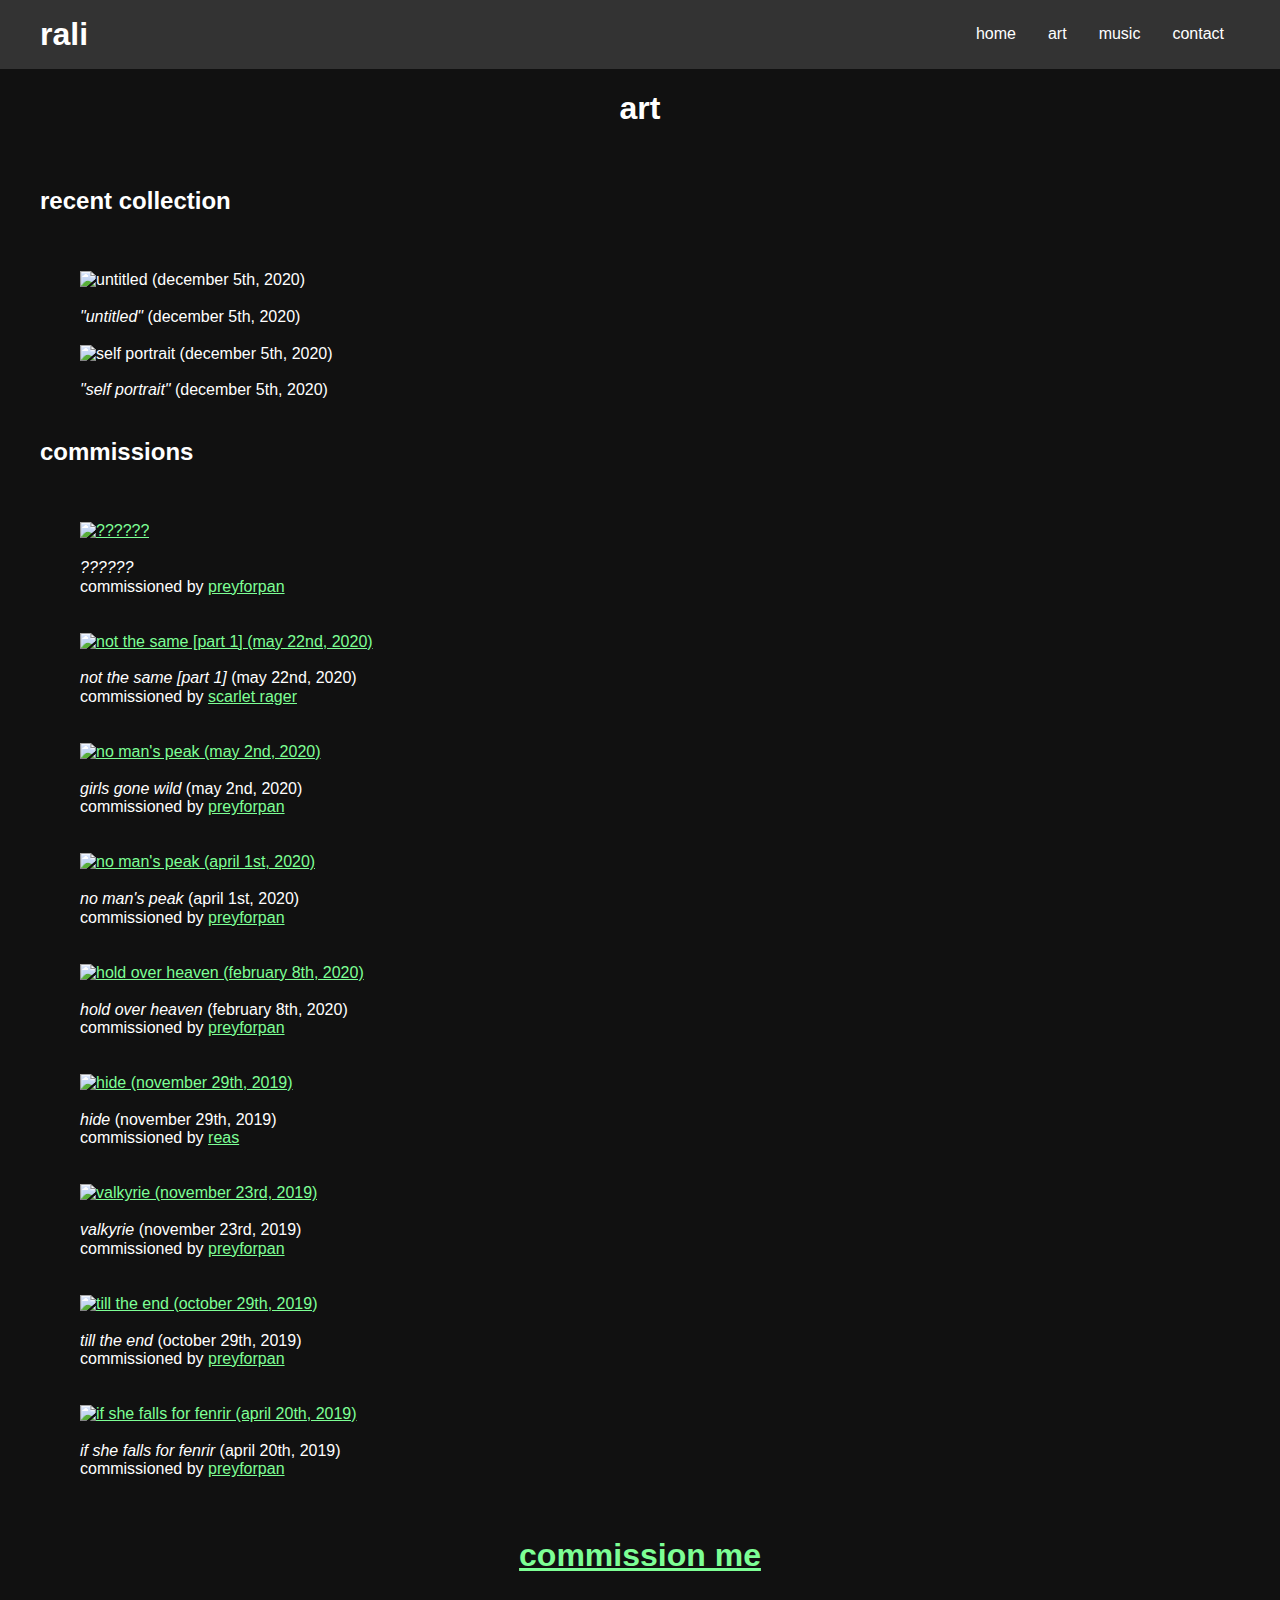
==== commit 71e01f31: "Add files via upload" ====
--- a/art.html
+++ b/art.html
@@ -1,926 +1,156 @@
-<!DOCTYPE html>
-<html lang="en">
-<head>
-    <meta charset="UTF-8">
-    <meta http-equiv="X-UA-Compatible" content="IE=edge">
-    <meta name="viewport" content="width=device-width, initial-scale=1.0">
-    <meta name="theme-color" content="#111">
-    <title>rali</title>
-    <link rel="stylesheet" href="styles.css">
-    <link rel="stylesheet" href="art_styles.css">
-    <link rel="stylesheet" href="./fonts/icons/css/website_icons.css">
-    <link rel="apple-touch-icon" sizes="180x180" href="./favicon/apple-touch-icon.png">
-    <link rel="icon" type="image/png" sizes="32x32" href="./favicon/favicon-32x32.png">
-    <link rel="icon" type="image/png" sizes="16x16" href="./favicon/favicon-16x16.png">
-    <link rel="manifest" href="./favicon/site.webmanifest">
-</head>
-
-<body>
-    <!-- <div class="intro_short">
-    </div> -->
-    <!-- Navbar -->
-    <!-- Navbar -->
-    <nav class="navbar">
-        <div class="navbar_container">
-            <a href="./index.html" id="navbar_logo">
-                rali
-            </a>
-            <div class="navbar_toggle" id="mobile-menu">
-                <span class="bar"></span>
-                <span class="bar"></span>
-                <span class="bar"></span>
-            </div>
-            <div class="navbar_menu">
-                <li class="navbar_item">
-                    <a href="#personal_work" class="navbar_links">
-                        <i class="icon-personal"></i>
-                        <div class="nav_text">personal work</div>
-                    </a>
-               </li>
-               <li class="navbar_item">
-                    <a href="#commissions" class="navbar_links">
-                        <i class="icon-handshake"></i>
-                        <div class="nav_text">commissions</div>
-                    </a>
-                </li>
-                <li class="navbar_item">
-                    <a href="./index.html" class="navbar_links">
-                        <i class="icon-house-solid"></i>
-                        <div class="nav_text">home</div>
-                    </a>
-                </li>
-                <li class="navbar_btn">
-                    <a href="./contact.html" class="button">
-                        <i class="icon-envelope"></i>
-                        contact me
-                    </a>
-                </li>
-                <li class="navbar_item">
-                    <a href="#home" class="navbar_links">
-                        <i class="icon-arrow-up-solid"></i>
-                        <div class="nav_text">top</div>
-                    </a>
-                </li>
-            </div>
-        </div>
-    </nav>
-
-    <!-- Main Splash Screen -->
-    <div class="art_home home" id="home">
-        <div class="home_container">
-            <div class="home_content">
-                <h1 class="home_heading">art</h1>
-                <p class="home_description">check out my</p>
-                <div class="home_links--container">
-                    <a class="home_btn--container link" href="#personal_work">personal work</a>
-                    <a class="home_btn--container link" href="#commissions">commissions</a>
-                </div>
-                <!-- <p class="home_desc2">this page is <strong>not</strong> yet optimized for mobile.</p> -->
-            </div>
-        </div>
-    </div>
-
-    <!-- Personal Work -->
-    <div class="personal_work" id="personal_work">
-        <!-- Main personal work section -->
-        <div class="art_container2">
-            <div class="art_content">
-                    
-                <div class="art_heading2">
-                    <h1>personal work</h1>
-                </div>
-                <div class="art_text">
-                    <p>
-                        all art by me.
-                    </p>
-                </div>
-                <div class="art_img--container">
-                    <div class="fade art_img art_row1 art_col1">
-                        <img src="./images/art/personal/art (2).png" alt="charcoal figure drawing">
-                        <p class="art_description">
-                            <i>figure</i>
-                            <br>
-                            charcoal on paper
-                            <br>
-                            2021
-                        </p>
-                    </div>
-                    <div class="fade art_img art_row1 art_col2">
-                        <img src="./images/art/personal/art (6).png" alt="ink figure drawing">
-                        <p class="art_description">
-                            <i>void</i>
-                            <br>
-                            ink and charcoal on paper
-                            <br>
-                            2021
-                        </p>
-                    </div>
-                    <div class="fade art_img art_row1 art_col3">
-                        <img src="./images/art/personal/art (5).png" alt="ink/charcoal portrait study">
-                        <p class="art_description">
-                            <i>gaze</i>
-                            <br>
-                            ink and charcoal on paper
-                            <br>
-                            2021
-                        </p>
-                    </div>
-                    <div class="fade art_img art_row2 art_col1">
-                        <img src="./images/art/personal/art (3).png" alt="charcoal figure drawing">
-                        <p class="art_description">
-                            <i>oranges</i>
-                            <br>
-                            ink on paper
-                            <br>
-                            2021
-                        </p>
-                    </div>
-                    <div class="fade art_img art_row2 art_col2">
-                        <img src="./images/art/personal/art (1).png" alt="self-portrait">
-                        <p class="art_description">
-                            <i>self portrait</i>
-                            <br>
-                            graphite and ink on paper
-                            <br>
-                            2021
-                        </p>
-                    </div>
-                    <div class="fade art_img art_row2 art_col3">
-                        <img src="./images/art/personal/art (4).png" alt="ink figure study">
-                        <p class="art_description">
-                            <i>distiller</i>
-                            <br>
-                            colored pencils graphite and ink on paper
-                            <br>
-                            2021
-                        </p>
-                    </div>
-                    <div class="fade art_img art_row3 art_col1large">
-                        <img src="./images/art/personal/art (7).png" alt="abstract drawing, ink">
-                        <p class="art_description">
-                            <i>movement</i>
-                            <br>
-                            ink on paper
-                            <br>
-                            2020
-                        </p>
-                    </div>
-                    <div class="fade art_img art_row3 art_col3">
-                        <img src="./images/art/personal/art (8).png" alt="self-portrait, ink">
-                        <p class="art_description">
-                            <i>self portrait</i>
-                            <br>
-                            ink on paper
-                            <br>
-                            2020
-                        </p>
-                    </div>
-                </div>
-
-                <!-- Personal cover art -->
-                <div class="art_text">
-                    <div class="art_heading2">
-                        <h4>cover art</h4>
-                    </div>
-                    <p>
-                        made by me, for my music.
-                    </p>
-                </div>
-
-                
-                <div class="art_img--container">
-                    
-                    <!-- Space Waster -->
-                    <div class="fade art_img art_row1 art_col1">
-                        <img src="./images/art/personal/sw final.png" alt="space waster cover art">
-                        <p class="art_description">
-                            <i>space waster</i>  <br style="margin: auto;">
-                            (upcoming album)
-                            <br>
-                            coming 2023
-                            <!-- <br>
-                            <a class="link" href="https://music.apple.com/us/album/built-to-break/1651015888?i=1651015889">
-                                <i class="icon-apple-music icon"></i>
-                            </a>
-                            <a class="link" href="https://open.spotify.com/track/3rmt9r8Lygo1OIOIPXgZNe?si=db7abe6c3cc24165">
-                                <i class="icon-spotify icon"></i>
-                            </a>
-                            <a class="link" href="https://soundcloud.com/prodrali/built-to-break">
-                                <i class="icon-soundcloud icon"></i>
-                            </a> -->
-                        </p>
-                    </div>
-
-                    <!-- Complete and Total Breakdown -->
-                    <div class="fade art_img art_row1 art_col2">
-                        <img src="./images/art/personal/catb.png" alt="built to break cover art">
-                        <p class="art_description">
-                            <i>complete and total breakdown</i>
-                            <br>
-                            coming 2022
-                            <!-- <br>
-                            <a class="link" href="https://music.apple.com/us/album/built-to-break/1651015888?i=1651015889">
-                                <i class="icon-apple-music icon"></i>
-                            </a>
-                            <a class="link" href="https://open.spotify.com/track/3rmt9r8Lygo1OIOIPXgZNe?si=db7abe6c3cc24165">
-                                <i class="icon-spotify icon"></i>
-                            </a>
-                            <a class="link" href="https://soundcloud.com/prodrali/built-to-break">
-                                <i class="icon-soundcloud icon"></i>
-                            </a> -->
-                        </p>
-                    </div>
-
-                    <!-- Built To Break -->
-                    <div class="fade art_img art_row1 art_col3">
-                        <img src="./images/art/personal/btb.png" alt="built to break cover art">
-                        <p class="art_description">
-                            <i>built to break</i>
-                            <br>
-                            2022
-                            <br>
-                            <a class="link" href="https://music.apple.com/us/album/built-to-break/1651015888?i=1651015889">
-                                <i class="icon-apple-music icon"></i>
-                            </a>
-                            <a class="link" href="https://open.spotify.com/track/3rmt9r8Lygo1OIOIPXgZNe?si=db7abe6c3cc24165">
-                                <i class="icon-spotify icon"></i>
-                            </a>
-                            <a class="link" href="https://soundcloud.com/prodrali/built-to-break">
-                                <i class="icon-soundcloud icon"></i>
-                            </a>
-                        </p>
-                    </div>
-
-                    <!-- Space Waster (Original) -->
-                    <div class="fade art_img art_row2 art_col1">
-                        <img src="./images/art/personal/sw concept.png" alt="space waster early concept">
-                        <p class="art_description">
-                            <i>space waster</i> <br style="margin: auto;">
-                            (early concept)
-                            <br>
-                            2022
-                        </p>
-                    </div>
-
-                    <!-- Yeah Whatever (Alternate) -->
-                    <div class="fade art_img art_row2 art_col2">
-                        <img src="./images/art/personal/yeah whatever alt.png" alt="yeah whatever alternate cover">
-                        <p class="art_description">
-                            <i>yeah whatever</i> <br style="margin: auto;">
-                            (alternate cover)
-                            <br>
-                            2022
-                            <br>
-                            <a class="link" href="https://music.apple.com/us/album/atrophy/1614118117?i=1614118118">
-                                <i class="icon-apple-music icon"></i>
-                            </a>
-                            <a class="link" href="https://open.spotify.com/track/62QJBGMJq7sDI2eH6OXM91?si=b9badea3766f44e9">
-                                <i class="icon-spotify icon"></i>
-                            </a>
-                            <a class="link" href="https://soundcloud.com/prodrali/sets/yeah-whatever">
-                                <i class="icon-soundcloud icon"></i>
-                            </a>
-                        </p>
-                    </div>
-
-                    <!-- Yeah Whatever -->
-                    <div class="fade art_img art_row2 art_col3">
-                        <img src="./images/art/personal/yeah whatever final.png" alt="yeah whatever cover art">
-                        <p class="art_description">
-                            <i>yeah whatever</i>
-                            <br>
-                            2022
-                            <br>
-                            <a class="link" href="https://music.apple.com/us/album/yeah-whatever-ep/1635512449">
-                                <i class="icon-apple-music icon"></i>
-                            </a>
-                            <a class="link" href="https://open.spotify.com/album/6pjAQfzhsYsy6wEq4pdm1M?si=eKsEIxrzQ321aqxGxFl9Ag">
-                                <i class="icon-spotify icon"></i>
-                            </a>
-                            <a class="link" href="https://soundcloud.com/prodrali/sets/yeah-whatever">
-                                <i class="icon-soundcloud icon"></i>
-                            </a>
-                        </p>
-                    </div>
-
-                    <!-- Atrophy (Alternate Cover) -->
-                    <div class="fade art_img art_row3 art_col1">
-                        <img src="./images/art/personal/atrophy.png" alt="atrophy alternate cover">
-                        <p class="art_description">
-                            <i>atrophy</i> (alternate cover)
-                            <br>
-                            2022
-                            <br>
-                            <a class="link" href="https://music.apple.com/us/album/yeah-whatever-ep/1635512449">
-                                <i class="icon-apple-music icon"></i>
-                            </a>
-                            <a class="link" href="https://open.spotify.com/album/6pjAQfzhsYsy6wEq4pdm1M?si=eKsEIxrzQ321aqxGxFl9Ag">
-                                <i class="icon-spotify icon"></i>
-                            </a>
-                            <a class="link" href="https://soundcloud.com/prodrali/atrophy">
-                                <i class="icon-soundcloud icon"></i>
-                            </a>
-                        </p>
-                    </div>
-
-                    <!-- (Cancelled Album) -->
-                    <div class="fade art_img art_row3 art_col2">
-                        <img src="./images/art/personal/scrapped v3.png" alt="coming down (cancelled album), version 3">
-                        <p class="art_description">
-                            cancelled album (version 3)
-                            <br>
-                            2022
-                        </p>
-                    </div>
-                    <div class="fade art_img art_row3 art_col3">
-                        <img src="./images/art/personal/scrapped v2.png" alt="coming down (cancelled album), version 2">
-                        <p class="art_description">
-                            cancelled album (version 2)
-                            <br>
-                            2022
-                        </p>
-                    </div>
-                    <div class="fade art_img art_row4 art_col1">
-                        <img src="./images/art/personal/scrapped v1.png" alt="coming down (cancelled album), version 1">
-                        <p class="art_description">
-                            cancelled album (version 1)
-                            <br>
-                            2022
-                        </p>
-                    </div>
-
-                    <!-- Atrophy -->
-                    <div class="fade art_img art_row4 art_col2">
-                        <img src="./images/art/personal/atrophy og.png" alt="atrophy cover art">
-                        <p class="art_description">
-                            <i>atrophy</i>
-                            <br>
-                            2021
-                            <br>
-                            <a class="link" href="https://music.apple.com/us/album/yeah-whatever-ep/1635512449">
-                                <i class="icon-apple-music icon"></i>
-                            </a>
-                            <a class="link" href="https://open.spotify.com/album/6pjAQfzhsYsy6wEq4pdm1M?si=eKsEIxrzQ321aqxGxFl9Ag">
-                                <i class="icon-spotify icon"></i>
-                            </a>
-                            <a class="link" href="https://soundcloud.com/prodrali/atrophy">
-                                <i class="icon-soundcloud icon"></i>
-                            </a>
-                        </p>
-                    </div>
-
-                    <!-- Unused/Deleted -->
-                    <div class="fade art_img art_row4 art_col3">
-                        <img src="./images/art/personal/old v3.png" alt="old scrapped cover art">
-                        <p class="art_description">
-                            unused cover art
-                            <br>
-                            2019
-                        </p>
-                    </div>
-                    <div class="fade art_img art_row5 art_col1">
-                        <img src="./images/art/personal/old v2.png" alt="old scrapped cover art">
-                        <p class="art_description">
-                            cover art from a deleted song
-                            <br>
-                            2019
-                        </p>
-                    </div>
-                    <div class="fade art_img art_row5 art_col2">
-                        <img src="./images/art/personal/old v4.png" alt="deleted cover art">
-                        <p class="art_description">
-                            cover art from a deleted song
-                            <br>
-                            2019
-                        </p>
-                    </div>
-
-                    <!-- December -->
-                    <div class="fade art_img art_row5 art_col3">
-                        <img src="./images/art/personal/old v1.png" alt="december cover art">
-                        <p class="art_description">
-                            <i>december</i>
-                            <br>
-                            2019
-                            <br>
-                            <a class="link" href="https://music.apple.com/us/album/december/1486684027?i=1486684028">
-                                <i class="icon-apple-music icon"></i>
-                            </a>
-                            <a class="link" href="https://open.spotify.com/track/7j9oMtQWEl1R085sDn6P1j?si=a957511aac254707">
-                                <i class="icon-spotify icon"></i>
-                            </a>
-                        </p>
-                    </div>
-                </div>
-            </div>
-        </div>
-    </div>
-
-    <!-- Commissions -->
-    <div class="commissions" id="commissions">
-        <div class="art_container">
-            <div class="art_content">
-                                    
-                <div class="art_heading">
-                    <h1>commissions</h1>
-                </div>
-                <div class="art_text">
-                    <p>
-                        art commissions.
-                        <!-- under construction. -->
-                    </p>
-                </div>
-    
-                <!-- White Room -->
-                <div class="art_img--container">
-                    <div class="fade art_img art_row1 art_col1">
-                        <img src="./images/art/commissions/wr.png">
-                        <p class="art_description">
-                            <i>white room</i> (w/ <a class="link" href="https://instagram.com/reasleft">reas</a>)
-                            <br>
-                            <a class="link artist_name" href="https://instagram.com/reasleft">reas</a>
-                            <br>
-                            2021
-                            <br>
-                            <a class="link" href="https://music.apple.com/us/album/white-room/1612133575?i=1612133577">
-                                <i class="icon-apple-music icon"></i>
-                            </a>
-                            <a class="link" href="https://open.spotify.com/track/0HzKiFWS8QdMZdJAfHG1y7?si=210cb541e9ef429c">
-                                <i class="icon-spotify icon"></i>
-                            </a>
-                            <a class="link" href="https://soundcloud.com/reasforever/white-room">
-                                <i class="icon-soundcloud icon"></i>
-                            </a>
-                        </p>
-                    </div>
-
-                    <!-- Nervous Breakdown -->
-                    <div class="fade art_img art_row1 art_col2">
-                        <img src="./images/art/commissions/nb.png">
-                        <p class="art_description">
-                            <i>nervous breakdown</i>
-                            <br>
-                            <a class="link artist_name" href="https://instagram.com/reasleft">reas</a>
-                            <br>
-                            2021
-                            <br>
-                            <a class="link" href="https://music.apple.com/us/album/nervous-breakdown/1611870094?i=1611870095">
-                                <i class="icon-apple-music icon"></i>
-                            </a>
-                            <a class="link" href="https://open.spotify.com/track/0HzKiFWS8QdMZdJAfHG1y7?si=5e471f2bc3894cee">
-                                <i class="icon-spotify icon"></i>
-                            </a>
-                            <a class="link" href="https://soundcloud.com/reasforever/nervous-breakdown">
-                                <i class="icon-soundcloud icon"></i>
-                            </a>
-                        </p>
-                    </div>
-
-                    <!-- Bynge -->
-                    <div class="fade art_img art_row1 art_col3">
-                        <img src="./images/art/commissions/bynge.png">
-                        <p class="art_description">
-                            <i>bynge</i>
-                            <br>
-                            <a class="link artist_name" href="https://instagram.com/reasleft">reas</a>
-                            <br>
-                            2021
-                            <br>
-                            <a class="link" href="https://music.apple.com/us/album/bynge-ep/1612776882">
-                                <i class="icon-apple-music icon"></i>
-                            </a>
-                            <a class="link" href="https://open.spotify.com/album/2GflSOcmyg6KHi8F354EAI?si=XxX8gQ3nQKGqIky4KdCcHQ">
-                                <i class="icon-spotify icon"></i>
-                            </a>
-                            <a class="link" href="https://soundcloud.com/reasforever/sets/bynge">
-                                <i class="icon-soundcloud icon"></i>
-                            </a>
-                        </p>
-                    </div>
-
-                    <!-- Bynge Tracklist -->
-                    <div class="fade art_img art_row2 art_col1">
-                        <img src="./images/art/commissions/btl.png">
-                        <p class="art_description">
-                            <i>bynge</i> (track list)
-                            <br>
-                            <a class="link artist_name" href="https://instagram.com/reasleft">reas</a>
-                            <br>
-                            2021
-                            <br>
-                            <a class="link" href="https://music.apple.com/us/album/bynge-ep/1612776882">
-                                <i class="icon-apple-music icon"></i>
-                            </a>
-                            <a class="link" href="https://open.spotify.com/album/2GflSOcmyg6KHi8F354EAI?si=XxX8gQ3nQKGqIky4KdCcHQ">
-                                <i class="icon-spotify icon"></i>
-                            </a>
-                            <a class="link" href="https://soundcloud.com/reasforever/sets/bynge">
-                                <i class="icon-soundcloud icon"></i>
-                            </a>
-                        </p>
-                    </div>
-
-                    <!-- Ventilator -->
-                    <div class="fade art_img art_row2 art_col2">
-                        <img src="./images/art/commissions/vent.png">
-                        <p class="art_description">
-                            <i>ventilator</i> (w/ <a class="link" href="https://instagram.com/reasleft">reas</a>)
-                            <br>
-                            <a class="link artist_name" href="https://instagram.com/reasleft">reas</a>
-                            <br>
-                            2021
-                            <br>
-                            <a class="link" href="https://open.spotify.com/track/7ADuOfEijaXhw3OQFfvj0v?si=ebf9ca2c64cc4a16">
-                                <i class="icon-spotify icon"></i>
-                            </a>
-                            <a class="link" href="https://soundcloud.com/reasforever/ventilator-prod">
-                                <i class="icon-soundcloud icon"></i>
-                            </a>
-                        </p>
-                    </div>
-
-                    <!-- Burner -->
-                    <div class="fade art_img art_row2 art_col3">
-                        <img src="./images/art/commissions/burner.png">
-                        <p class="art_description">
-                            <i>burner</i>
-                            <br>
-                            <a class="link artist_name" href="https://instagram.com/reasleft">reas</a>
-                            <br>
-                            2020
-                            <br>
-                            <a class="link" href="https://open.spotify.com/track/309X212xIs7ZRHk6kb3t23?si=acb9fd7425974417">
-                                <i class="icon-spotify icon"></i>
-                            </a>
-                            <a class="link" href="https://soundcloud.com/reasforever/burner">
-                                <i class="icon-soundcloud icon"></i>
-                            </a>
-                        </p>
-                    </div>
-
-                    <!-- Seed -->
-                    <div class="fade art_img art_row3 art_col1">
-                        <img src="./images/art/commissions/seed.png">
-                        <p class="art_description">
-                            <i>seed</i> (w/ <a class="link" href="https://www.instagram.com/sleepyfuckedwithit">sleepy</a>)
-                            <br>
-                            <a class="link artist_name" href="https://instagram.com/preyforpan">preyforpan</a>
-                            <br>
-                            2020
-                            <br>
-                            <a class="link" href="https://music.apple.com/us/album/not-the-same-ep/1621332130">
-                                <i class="icon-apple-music icon"></i>
-                            </a>
-                            <a class="link" href="https://open.spotify.com/album/4bT9MhrOaQ7uwN1WpzKXC1?si=iJeokaQoSJ-3qMhNQWlGbw">
-                                <i class="icon-spotify icon"></i>
-                            </a>
-                            <a class="link" href="https://soundcloud.com/scarletrager/sets/not-the-same-pt-1">
-                                <i class="icon-soundcloud icon"></i>
-                            </a>
-                        </p>
-                    </div>
-
-                    <!-- New York -->
-                    <div class="fade art_img art_row3 art_col2">
-                        <img src="./images/art/commissions/ny.png">
-                        <p class="art_description">
-                            <i>new york</i>
-                            <br>
-                            <a class="link artist_name" href="https://instagram.com/reasleft">reas</a>
-                            <br>
-                            2020
-                            <br>
-                            <a class="link" href="https://open.spotify.com/track/1tFBedMteH1EQxu74LpEIS?si=3cd70b828fc148ed">
-                                <i class="icon-spotify icon"></i>
-                            </a>
-                            <a class="link" href="https://soundcloud.com/reasforever/new-york">
-                                <i class="icon-soundcloud icon"></i>
-                            </a>
-                        </p>
-                    </div>
-
-                    <!-- Hopeless Romantic -->
-                    <div class="fade art_img art_row3 art_col3">
-                        <img src="./images/art/commissions/hr.png">
-                        <p class="art_description">
-                            <i>hopeless romantic</i>
-                            <br>
-                            <a class="link artist_name" href="https://instagram.com/preyforpan">preyforpan</a>
-                            <br>
-                            2020
-                            <br>
-                            <a class="link" href="https://music.apple.com/us/album/hopeless-romantic/1531220413?i=1531220414">
-                                <i class="icon-apple-music icon"></i>
-                            </a>
-                            <a class="link" href="https://open.spotify.com/track/7go1vQvBRHhIxYAV5HtRTk?si=aff159fbba714fd9">
-                                <i class="icon-spotify icon"></i>
-                            </a>
-                            <a class="link" href="https://soundcloud.com/panofthe3/hopeless-romantic-prod-rali">
-                                <i class="icon-soundcloud icon"></i>
-                            </a>
-                        </p>
-                    </div>
-
-                    <!-- Pressure -->
-                    <div class="fade art_img art_row4 art_col1">
-                        <img src="./images/art/commissions/pressure.png">
-                        <p class="art_description">
-                            <i>pressure</i>
-                            <br>
-                            <a class="link artist_name" href="https://instagram.com/preyforpan">preyforpan</a>
-                            <br>
-                            2020
-                            <br>
-                            <a class="link" href="https://music.apple.com/us/album/pressure/1529516995?i=1529516996">
-                                <i class="icon-apple-music icon"></i>
-                            </a>
-                            <a class="link" href="https://open.spotify.com/track/725dTEQcMD2Rk7xvBSr8iO?si=0c1298944a33491a">
-                                <i class="icon-spotify icon"></i>
-                            </a>
-                            <a class="link" href="https://soundcloud.com/panofthe3/pressure-prod-rali">
-                                <i class="icon-soundcloud icon"></i>
-                            </a>
-                        </p>
-                    </div>
-
-                    <!-- Hold Over Heaven 2 -->
-                    <div class="fade art_img art_row4 art_col2">
-                        <img src="./images/art/commissions/hoh2.png">
-                        <p class="art_description">
-                            <i>hold over heaven 2</i> (unreleased)
-                            <br>
-                            <a class="link artist_name" href="https://instagram.com/preyforpan">preyforpan</a>
-                            <br>
-                            2020
-                        </p>
-                    </div>
-
-                    <!-- Not The Same -->
-                    <div class="fade art_img art_row4 art_col3">
-                        <img src="./images/art/commissions/nts.png">
-                        <p class="art_description">
-                            <i>not the same</i>
-                            <br>
-                            <a class="link artist_name" href="https://www.instagram.com/scarletrager/">scarlet rager</a>
-                            <br>
-                            2020
-                            <br>
-                            <a class="link" href="https://music.apple.com/us/album/not-the-same-ep/1621332130">
-                                <i class="icon-apple-music icon"></i>
-                            </a>
-                            <a class="link" href="https://open.spotify.com/album/4bT9MhrOaQ7uwN1WpzKXC1?si=iJeokaQoSJ-3qMhNQWlGbw">
-                                <i class="icon-spotify icon"></i>
-                            </a>
-                            <a class="link" href="https://soundcloud.com/scarletrager/sets/not-the-same-pt-1">
-                                <i class="icon-soundcloud icon"></i>
-                            </a>
-                        </p>
-                    </div>
-
-                    <!-- Girls Gone Wild -->
-                    <div class="fade art_img art_row5 art_col1">
-                        <img src="./images/art/commissions/ggw.png">
-                        <p class="art_description">
-                            <i>girls gone wild</i>
-                            <br>
-                            <a class="link artist_name" href="https://instagram.com/preyforpan">preyforpan</a>
-                            <br>
-                            2020
-                            <br>
-                            <a class="link" href="https://soundcloud.com/panofthe3/girls-gone-wild-prod-tsurreal-haze">
-                                <i class="icon-soundcloud icon"></i>
-                            </a>
-                        </p>
-                    </div>
-
-                    <!-- No Man's Peak -->
-                    <div class="fade art_img art_row5 art_col2">
-                        <img src="./images/art/commissions/nomanspeak.png">
-                        <p class="art_description">
-                            <i>no man's peak</i>
-                            <br>
-                            <a class="link artist_name" href="https://instagram.com/preyforpan">preyforpan</a>
-                            <br>
-                            2020
-                            <br>
-                            <a class="link" href="https://music.apple.com/us/album/no-mans-peak/1508532029?i=1508532031">
-                                <i class="icon-apple-music icon"></i>
-                            </a>
-                            <a class="link" href="https://open.spotify.com/track/3kXK0QkjDo6kOjcaRduHCQ?si=421b7fa067fe4946">
-                                <i class="icon-spotify icon"></i>
-                            </a>
-                            <a class="link" href="https://soundcloud.com/panofthe3/no-mans-peak">
-                                <i class="icon-soundcloud icon"></i>
-                            </a>
-                        </p>
-                    </div>
-
-                    <!-- Baby Gator -->
-                    <div class="fade art_img art_row5 art_col3">
-                        <img src="./images/art/commissions/babyg.png">
-                        <p class="art_description">
-                            <i>baby gator</i> (w/ <a class="link" href="https://www.instagram.com/sleepyfuckedwithit">sleepy</a>)
-                            <br>
-                            <a class="link artist_name" href="https://www.instagram.com/sleepyfuckedwithit">sleepy</a>
-                            <br>
-                            2020
-                            <br>
-                            <a class="link" href="https://music.apple.com/us/album/baby-gator/1501220640">
-                                <i class="icon-apple-music icon"></i>
-                            </a>
-                            <a class="link" href="https://open.spotify.com/album/4uzt6yPpVFux1psJwACHSo?si=5sDgccf3Q7aBym7stwM9cg">
-                                <i class="icon-spotify icon"></i>
-                            </a>
-                            <a class="link" href="https://soundcloud.com/ozzyxem/sets/baby-gator">
-                                <i class="icon-soundcloud icon"></i>
-                            </a>
-                        </p>
-                    </div>
-
-                    <!-- Hold Over Heaven -->
-                    <div class="fade art_img art_row6 art_col1">
-                        <img src="./images/art/commissions/hoh.png">
-                        <p class="art_description">
-                            <i>hold over heaven</i>
-                            <br>
-                            <a class="link artist_name" href="https://instagram.com/preyforpan">preyforpan</a>
-                            <br>
-                            2020
-                            <br>
-                            <a class="link" href="https://soundcloud.com/panofthe3/sets/hold-over-heaven">
-                                <i class="icon-soundcloud icon"></i>
-                            </a>
-                        </p>
-                    </div>
-
-                    <!-- Tears -->
-                    <div class="fade art_img art_row6 art_col2">
-                        <img src="./images/art/commissions/tears.png">
-                        <p class="art_description">
-                            <i>tears</i>
-                            <br>
-                            <a class="link artist_name" href="https://instagram.com/reasleft">reas</a>
-                            <br>
-                            2019
-                            <br>
-                            <a class="link" href="https://open.spotify.com/track/0iMwJKOvwNDsh3YC7XZYGe?si=3086318924a64b81">
-                                <i class="icon-spotify icon"></i>
-                            </a>
-                            <a class="link" href="https://soundcloud.com/reasforever/tears-prod-karegi">
-                                <i class="icon-soundcloud icon"></i>
-                            </a>
-                        </p>
-                    </div>
-
-                    <!-- Hide -->
-                    <div class="fade art_img art_row6 art_col3">
-                        <img src="./images/art/commissions/hidealt.png">
-                        <p class="art_description">
-                            <i>hide</i>
-                            <br>
-                            <a class="link artist_name" href="https://instagram.com/reasleft">reas</a>
-                            <br>
-                            2019
-                            <br>
-                            <a class="link" href="https://open.spotify.com/track/0iMwJKOvwNDsh3YC7XZYGe?si=3086318924a64b81">
-                                <i class="icon-spotify icon"></i>
-                            </a>
-                            <a class="link" href="https://soundcloud.com/reasforever/hide">
-                                <i class="icon-soundcloud icon"></i>
-                            </a>
-                        </p>
-                    </div>
-
-                    <!-- Hide (Original) -->
-                    <div class="fade art_img art_row7 art_col1">
-                        <img src="./images/art/commissions/hide.png">
-                        <p class="art_description">
-                            <i>hide</i> (orignial)
-                            <br>
-                            <a class="link artist_name" href="https://instagram.com/reasleft">reas</a>
-                            <br>
-                            2019
-                            <br>
-                            <a class="link" href="https://open.spotify.com/track/0iMwJKOvwNDsh3YC7XZYGe?si=3086318924a64b81">
-                                <i class="icon-spotify icon"></i>
-                            </a>
-                            <a class="link" href="https://soundcloud.com/reasforever/hide">
-                                <i class="icon-soundcloud icon"></i>
-                            </a>
-                        </p>
-                    </div>
-
-                    <!-- Valkyrie -->
-                    <div class="fade art_img art_row7 art_col2">
-                        <img src="./images/art/commissions/valk.png">
-                        <p class="art_description">
-                            <i>valkyrie</i>
-                            <br>
-                            <a class="link artist_name" href="https://instagram.com/preyforpan">preyforpan</a>
-                            <br>
-                            2019
-                            <br>
-                            <a class="link" href="https://music.apple.com/us/album/valkyrie/1509744533?i=1509744534">
-                                <i class="icon-apple-music icon"></i>
-                            </a>
-                            <a class="link" href="https://open.spotify.com/track/1D0j5LKyxaXuWkmJIxSAho?si=4d55f5f383fc42c5">
-                                <i class="icon-spotify icon"></i>
-                            </a>
-                            <a class="link" href="https://soundcloud.com/panofthe3/valkyrie">
-                                <i class="icon-soundcloud icon"></i>
-                            </a>
-                        </p>
-                    </div>
-
-                    <!-- Till The End -->
-                    <div class="fade art_img art_row7 art_col3">
-                        <img src="./images/art/commissions/tilltheend.png">
-                        <p class="art_description">
-                            <i>till the end</i>
-                            <br>
-                            <a class="link artist_name" href="https://instagram.com/preyforpan">preyforpan</a>
-                            <br>
-                            2019
-                            <br>
-                            <a class="link" href="https://music.apple.com/us/album/till-the-end/1509744925?i=1509744927">
-                                <i class="icon-apple-music icon"></i>
-                            </a>
-                            <a class="link" href="https://open.spotify.com/track/7hZJfc65jbnS8D431q36Vj?si=ce01b90ff0bd4985">
-                                <i class="icon-spotify icon"></i>
-                            </a>
-                            <a class="link" href="https://soundcloud.com/panofthe3/till-the-end">
-                                <i class="icon-soundcloud icon"></i>
-                            </a>
-                        </p>
-                    </div>
-
-                    <!-- Death In Bucharest -->
-                    <div class="fade art_img art_row8 art_col1">
-                        <img src="./images/art/commissions/dib.png">
-                        <p class="art_description">
-                            <i>death in bucharest</i> <br style="margin: auto;">
-                            (unfinished & cancelled)
-                            <br>
-                            <a class="link artist_name" href="https://instagram.com/reasleft">reas</a>
-                            <br>
-                            2019
-                            <br>
-                            <a class="link" href="https://soundcloud.com/reasforever/exit-hands-prod-reas">
-                                <i class="icon-soundcloud icon"></i>
-                            </a>
-                        </p>
-                    </div>
-
-                    <!-- If She Falls For Fenrir -->
-                    <div class="fade art_img art_row8 art_col2">
-                        <img src="./images/art/commissions/panscover.png">
-                        <p class="art_description">
-                            <i>if she falls for fenrir</i>
-                            <br>
-                            <a class="link artist_name" href="https://instagram.com/preyforpan">preyforpan</a>
-                            <br>
-                            2019
-                            <br>
-                            <a class="link" href="https://soundcloud.com/panofthe3/sets/if-she-falls-for-fenrir">
-                                <i class="icon-soundcloud icon"></i>
-                            </a>
-                        </p>
-                    </div>
-
-                    <!-- If She Falls For Fenrir (Original)-->
-                    <div class="fade art_img art_row8 art_col3">
-                        <img src="./images/art/commissions/isfff og.png">
-                        <p class="art_description">
-                            <i>if she falls for fenrir</i> <br style="margin: auto;">
-                            (unfinished concept)
-                            <br>
-                            <a class="link artist_name" href="https://instagram.com/preyforpan">preyforpan</a>
-                            <br>
-                            2018
-                            <br>
-                            <a class="link" href="https://soundcloud.com/panofthe3/sets/if-she-falls-for-fenrir">
-                                <i class="icon-soundcloud icon"></i>
-                            </a>
-                        </p>
-                    </div>
-                </div>
-            </div>
-        </div>
-    </div>
-
-    <!-- Footer -->
-    <div class="footer" id="footer">
-        <div class="footer_container">
-            <div class="footer_content">
-                <div class="footer_text">
-                    <p>
-                        rali.cc<br>created by ali, 2022
-                    </p>
-                </div>
-            </div>
-        </div>
-    </div>
-
-    <script src="main.js"></script>
-</body>
-</html>
+<!DOCTYPE html>
+<html lang="en">
+	<head>
+   	<meta charset="UTF-8" />
+	   <meta http-equiv="X-UA-Compatible" content="IE=edge">
+	   <meta name="viewport" content="width=device-width, initial-scale=1.0">
+	   <title>rali</title>
+		<link rel="icon" type="image/png" href="https://pixy.org/src/476/4767290.png">
+		<script defer src="https://unpkg.com/swup@latest/dist/swup.min.js"></script>  
+		<script defer src="script.js"></script>
+		<link rel="stylesheet" href="normalize.css">
+		<link rel="stylesheet" href="styles.css">
+	</head>
+	<body>
+		
+		<nav class="navbar">
+			<div class="brand-name">
+				<a href="/index.html">
+					rali
+				</a>
+			</div>
+			<div class="navbar-links">
+				<ul>
+					<li><a href="/index.html">home</a></li>
+					<li><a href="/art.html">art</a></li>
+					<li><a href="/music.html">music</a></li>
+					<li><a href="/contact.html">contact</a></li>
+				</ul>
+			</div>
+		</nav>
+
+		<main class="transition-fade" id="swup">
+			<div class="content">
+				<h1>art</h1>
+				<br>
+				
+				<div class="collection grid">
+					<h2>recent collection</h2>
+					<br><br>
+
+					<div class="art grid">
+						<img src="./content/1.jpeg" alt="untitled (december 5th, 2020)" >
+						<br><br>
+						<em>"untitled"</em> (december 5th, 2020)
+						<br><br>
+					</div>
+
+					<div class="art grid">
+						<img src="./content/2.jpeg" alt="self portrait (december 5th, 2020)" >
+						<br><br>
+						<em>"self portrait"</em> (december 5th, 2020)
+						<br><br>
+					</div>
+				</div>
+
+				<div class="commissions grid">
+					<h2>commissions</h2>
+					<br><br>
+					
+					<div class="art grid">
+						<a href="https://instagram.com/preyforpan" >
+							<img src="./content/hoh2.png" alt="??????" >
+						</a>
+						<br><br><em>??????</em>
+						<br> commissioned by 
+						<a href="https://instagram.com/preyforpan" >preyforpan</a><br><br><br>
+					</div>
+
+					<div class="art grid">
+						<a href="https://soundcloud.com/scarletrager/sets/not-the-same-pt-1">
+						<img src="./content/nts.jpeg" alt="not the same [part 1] (may 22nd, 2020)">
+						</a>
+						<br><br><em>not the same [part 1]</em> (may 22nd, 2020)
+						<br> commissioned by 
+						<a href="https://www.instagram.com/prodscarletrager/" >scarlet rager</a><br><br><br>
+					</div>
+
+					<div class="art grid">
+						<a href="https://soundcloud.com/panofthe3/girls-gone-wild-prod-tsurreal-haze">
+							<img src="./content/ggw.jpeg" alt="no man's peak (may 2nd, 2020)">
+						</a>
+						<br><br><em>girls gone wild</em> (may 2nd, 2020)
+						<br> commissioned by 
+						<a href="https://instagram.com/preyforpan" >preyforpan</a><br><br><br>
+					</div>
+
+					<div class="art grid">
+						<a href="https://soundcloud.com/panofthe3/no-mans-peak" >
+							<img src="./content/nomanspeak.png" alt="no man's peak (april 1st, 2020)">
+						</a>
+						<br><br><em>no man's peak</em> (april 1st, 2020)
+						<br> commissioned by 
+						<a href="https://instagram.com/preyforpan">preyforpan</a><br><br><br>
+					</div>
+
+					<div class="art grid">
+						<a href="https://soundcloud.com/panofthe3/sets/hold-over-heaven">
+							<img src="./content/hoh.png" alt="hold over heaven (february 8th, 2020)">
+						</a>
+						<br><br><em>hold over heaven</em> (february 8th, 2020)
+						<br> commissioned by 
+						<a href="https://instagram.com/preyforpan" >preyforpan</a><br><br><br>
+					</div>
+
+					<div class="art grid">
+						<a href="https://soundcloud.com/reasforever/hide">
+							<img src="./content/hidealt.png" alt="hide (november 29th, 2019)">
+						</a>
+						<br><br><em>hide</em> (november 29th, 2019)
+						<br> commissioned by 
+						<a href="https://instagram.com/reasleft">reas</a><br><br><br>
+					</div>
+
+					<div class="art grid">
+						<a href="https://soundcloud.com/panofthe3/valkyrie" >
+							<img src="./content/valk.jpg" alt="valkyrie (november 23rd, 2019)">
+						</a>
+						<br><br><em>valkyrie</em> (november 23rd, 2019)
+						<br> commissioned by 
+						<a href="https://instagram.com/preyforpan" >preyforpan</a><br><br><br>
+					</div>
+
+					<div class="art grid">
+						<a href="https://soundcloud.com/panofthe3/till-the-end" >
+							<img src="./content/tilltheend.png" alt="till the end (october 29th, 2019)">
+						</a>
+						<br><br><em>till the end</em> (october 29th, 2019)
+						<br> commissioned by 
+						<a href="https://instagram.com/preyforpan" >preyforpan</a><br><br><br>
+					</div>
+
+						<!-- <a href="https://soundcloud.com/panofthe3/jericho">
+							<img src="./content/jericho cover.png" alt="jericho (may 23rd, 2019)"> 
+						</a>
+						<br><br><em>jericho</em> (may 23rd, 2019)
+						<br> commissioned by 
+						<a href="https://instagram.com/preyforpan" >preyforpan</a><br><br><br>!-->
+
+						<div class="art grid">
+						<a href="https://soundcloud.com/panofthe3/sets/if-she-falls-for-fenrir" >
+							<img src="./content/panscover.jpg" alt="if she falls for fenrir (april 20th, 2019)">
+						</a>
+						<br><br><em>if she falls for fenrir</em> (april 20th, 2019)
+						<br> commissioned by 
+						<a href="https://instagram.com/preyforpan">preyforpan</a><br><br><br>
+						</div>
+
+						<h1>
+							<a href="mailto:info@rali.cc">commission me</a><br><br>
+						</h1>
+					</p>
+				</div>
+			</div>
+		</main>
+	</body>
+</html>--- a/styles.css
+++ b/styles.css
@@ -1,980 +1,162 @@
-@font-face {
-    font-family: Clemente;
-    src: url(./fonts/ClementePDaa-Hairline.ttf);
-    font-weight: 100;
-    font-style: normal;
-}
-
-@font-face {
-    font-family: Clemente;
-    src: url(./fonts/ClementePDab-HairlineItalic.ttf);
-    font-weight: 100;
-    font-style: italic;
-}
-
-@font-face {
-    font-family: Clemente;
-    src: url(./fonts/ClementePDac-ExtraLight.ttf);
-    font-weight: 200;
-    font-style: normal;
-}
-
-@font-face {
-    font-family: Clemente;
-    src: url(./fonts/ClementePDad-ExtraLightItalic.ttf);
-    font-weight: 200;
-    font-style: italic;
-}
-
-@font-face {
-    font-family: Clemente;
-    src: url(./fonts/ClementePDae-Light.ttf);
-    font-weight: 300;
-    font-style: normal;
-}
-
-@font-face {
-    font-family: Clemente;
-    src: url(./fonts/ClementePDaf-LightItalic.ttf);
-    font-weight: 300;
-    font-style: italic;
-}
-
-@font-face {
-    font-family: Clemente;
-    src: url(./fonts/ClementePDag-Book.ttf);
-    font-weight: 400;
-    font-style: normal;
-}
-
-@font-face {
-    font-family: Clemente;
-    src: url(./fonts/ClementePDah-BookItalic.ttf);
-    font-weight: 400;
-    font-style: italic;
-}
-
-@font-face {
-    font-family: Clemente;
-    src: url(./fonts/ClementePDai-Regular.ttf);
-    font-weight: 500;
-    font-style: normal;
-}
-
-@font-face {
-    font-family: Clemente;
-    src: url(./fonts/ClementePDaj-RegularItalic.ttf);
-    font-weight: 500;
-    font-style: italic;
-}
-
-@font-face {
-    font-family: Clemente;
-    src: url(./fonts/ClementePDak-SemiBold.ttf);
-    font-weight: 600;
-    font-style: normal;
-}
-
-@font-face {
-    font-family: Clemente;
-    src: url(./fonts/ClementePDal-SemiBoldItalic.ttf);
-    font-weight: 600;
-    font-style: italic;
-}
-
-@font-face {
-    font-family: Clemente;
-    src: url(./fonts/ClementePDam-Bold.ttf);
-    font-weight: 700;
-    font-style: normal;
-}
-
-@font-face {
-    font-family: Clemente;
-    src: url(./fonts/ClementePDan-BoldItalic.ttf);
-    font-weight: 700;
-    font-style: italic;
-}
-
-@font-face {
-    font-family: Clemente;
-    src: url(./fonts/ClementePDao-Heavy.ttf);
-    font-weight: 800;
-    font-style: normal;
-}
-
-@font-face {
-    font-family: Clemente;
-    src: url(./fonts/ClementePDap-HeavyItalic.ttf);
-    font-weight: 800;
-    font-style: italic;
-}
-
-@font-face {
-    font-family: Clemente;
-    src: url(./fonts/ClementePDaq-UltraBold.ttf);
-    font-weight: normal;
-}
-
-@font-face {
-    font-family: Clemente;
-    src: url(./fonts/ClementePDar-UltraBoldItalic.ttf);
-    font-weight: 900;
-    font-style: italic;
-}
-
-@keyframes flicker {
-    0% {
-      opacity: 0.27861;
-    }
-    5% {
-      opacity: 0.34769;
-    }
-    10% {
-      opacity: 0.23604;
-    }
-    15% {
-      opacity: 0.90626;
-    }
-    20% {
-      opacity: 0.18128;
-    }
-    25% {
-      opacity: 0.83891;
-    }
-    30% {
-      opacity: 0.65583;
-    }
-    35% {
-      opacity: 0.67807;
-    }
-    40% {
-      opacity: 0.26559;
-    }
-    45% {
-      opacity: 0.84693;
-    }
-    50% {
-      opacity: 0.96019;
-    }
-    55% {
-      opacity: 0.08594;
-    }
-    60% {
-      opacity: 0.20313;
-    }
-    65% {
-      opacity: 0.71988;
-    }
-    70% {
-      opacity: 0.53455;
-    }
-    75% {
-      opacity: 0.37288;
-    }
-    80% {
-      opacity: 0.71428;
-    }
-    85% {
-      opacity: 0.70419;
-    }
-    90% {
-      opacity: 0.7003;
-    }
-    95% {
-      opacity: 0.36108;
-    }
-    100% {
-      opacity: 0.24387;
-    }
-  }
-@keyframes textShadow {
-    0% {
-      text-shadow: 0.4389924193300864px 0 1px rgba(0,30,255,0.5), -0.4389924193300864px 0 1px rgba(255,0,80,0.3), 0 0 3px;
-    }
-    5% {
-      text-shadow: 2.7928974010788217px 0 1px rgba(0,30,255,0.5), -2.7928974010788217px 0 1px rgba(255,0,80,0.3), 0 0 3px;
-    }
-    10% {
-      text-shadow: 0.02956275843481219px 0 1px rgba(0,30,255,0.5), -0.02956275843481219px 0 1px rgba(255,0,80,0.3), 0 0 3px;
-    }
-    15% {
-      text-shadow: 0.40218538552878136px 0 1px rgba(0,30,255,0.5), -0.40218538552878136px 0 1px rgba(255,0,80,0.3), 0 0 3px;
-    }
-    20% {
-      text-shadow: 3.4794037899852017px 0 1px rgba(0,30,255,0.5), -3.4794037899852017px 0 1px rgba(255,0,80,0.3), 0 0 3px;
-    }
-    25% {
-      text-shadow: 1.6125630401149584px 0 1px rgba(0,30,255,0.5), -1.6125630401149584px 0 1px rgba(255,0,80,0.3), 0 0 3px;
-    }
-    30% {
-      text-shadow: 0.7015590085143956px 0 1px rgba(0,30,255,0.5), -0.7015590085143956px 0 1px rgba(255,0,80,0.3), 0 0 3px;
-    }
-    35% {
-      text-shadow: 3.896914047650351px 0 1px rgba(0,30,255,0.5), -3.896914047650351px 0 1px rgba(255,0,80,0.3), 0 0 3px;
-    }
-    40% {
-      text-shadow: 3.870905614848819px 0 1px rgba(0,30,255,0.5), -3.870905614848819px 0 1px rgba(255,0,80,0.3), 0 0 3px;
-    }
-    45% {
-      text-shadow: 2.231056963361899px 0 1px rgba(0,30,255,0.5), -2.231056963361899px 0 1px rgba(255,0,80,0.3), 0 0 3px;
-    }
-    50% {
-      text-shadow: 0.08084290417898504px 0 1px rgba(0,30,255,0.5), -0.08084290417898504px 0 1px rgba(255,0,80,0.3), 0 0 3px;
-    }
-    55% {
-      text-shadow: 2.3758461067427543px 0 1px rgba(0,30,255,0.5), -2.3758461067427543px 0 1px rgba(255,0,80,0.3), 0 0 3px;
-    }
-    60% {
-      text-shadow: 2.202193051050636px 0 1px rgba(0,30,255,0.5), -2.202193051050636px 0 1px rgba(255,0,80,0.3), 0 0 3px;
-    }
-    65% {
-      text-shadow: 2.8638780614874975px 0 1px rgba(0,30,255,0.5), -2.8638780614874975px 0 1px rgba(255,0,80,0.3), 0 0 3px;
-    }
-    70% {
-      text-shadow: 0.48874025155497314px 0 1px rgba(0,30,255,0.5), -0.48874025155497314px 0 1px rgba(255,0,80,0.3), 0 0 3px;
-    }
-    75% {
-      text-shadow: 1.8948491305757957px 0 1px rgba(0,30,255,0.5), -1.8948491305757957px 0 1px rgba(255,0,80,0.3), 0 0 3px;
-    }
-    80% {
-      text-shadow: 0.0833037308038857px 0 1px rgba(0,30,255,0.5), -0.0833037308038857px 0 1px rgba(255,0,80,0.3), 0 0 3px;
-    }
-    85% {
-      text-shadow: 0.09769827255241735px 0 1px rgba(0,30,255,0.5), -0.09769827255241735px 0 1px rgba(255,0,80,0.3), 0 0 3px;
-    }
-    90% {
-      text-shadow: 3.443339761481782px 0 1px rgba(0,30,255,0.5), -3.443339761481782px 0 1px rgba(255,0,80,0.3), 0 0 3px;
-    }
-    95% {
-      text-shadow: 2.1841838852799786px 0 1px rgba(0,30,255,0.5), -2.1841838852799786px 0 1px rgba(255,0,80,0.3), 0 0 3px;
-    }
-    100% {
-      text-shadow: 2.6208764473832513px 0 1px rgba(0,30,255,0.5), -2.6208764473832513px 0 1px rgba(255,0,80,0.3), 0 0 3px;
-    }
-}
-
-@keyframes grain {
-    0%, 100% { transform:translate(0, 0) }
-    10% { transform:translate(-5%, -10%) }
-    20% { transform:translate(-15%, 5%) }
-    30% { transform:translate(7%, -25%) }
-    40% { transform:translate(-5%, 25%) }
-    50% { transform:translate(-15%, 10%) }
-    60% { transform:translate(15%, 0%) }
-    70% { transform:translate(0%, 15%) }
-    80% { transform:translate(3%, 35%) }
-    90% { transform:translate(-10%, 10%) }
-}
-
-/* html:before {
-    animation: grain 8s steps(10) infinite;
-    background-image: url(https://i.imgur.com/xUZe0jJ.png);
-    content: "";
-    height: 3000px;
-    width: 3000px;
-    left: -50%;
-    opacity:.2;
-    position: fixed;
-    top: -110%;
-    width: 300%;
-    pointer-events:none;
-} */
-
-body::after {
-    content: " ";
-    display: block;
-    position: fixed;
-    top: 0;
-    left: 0;
-    bottom: 0;
-    right: 0;
-    background: rgba(18, 16, 16, 0.1);
-    opacity: 0;
-    z-index: 999999999999999999999999;
-    pointer-events: none;
-    animation: flicker 0.15s infinite;
-}
-
-body::before {
-    content: " ";
-    display: block;
-    position: fixed;
-    top: 0;
-    left: 0;
-    bottom: 0;
-    right: 0;
-    background: linear-gradient(rgba(18, 16, 16, 0) 50%, rgba(0, 0, 0, 0.25) 50%), linear-gradient(90deg, rgba(255, 0, 0, 0.06), rgba(0, 255, 0, 0.02), rgba(0, 0, 255, 0.06));
-    z-index: 999999999999999999999999;
-    background-size: 100% 2px, 3px 100%;
-    pointer-events: none;
-}
-
-p, a, h1, h2, h3, h4, h5, button, span{
-    animation: textShadow 1.6s infinite;
-}
-
-* {
-    box-sizing: border-box;
-    margin: 0;
-    padding: 0;
-    font-family: 'Clemente', sans-serif;
-    scroll-behavior: smooth;
-    --main-color: #111;
-    --main-color-light: #222;
-    --main-color-highlight: #333;
-    --accent-color: #281644;
-    --accent-color-light: #7a51a1;
-    --tertiary-color: #14655b;
-    --tertiary-color-light: #62d672;
-}
-
-html, body {
-    max-width: 100%;
-    background-color: var(--main-color);
-}
-
-html {
-    font-size: 16px;
-    -ms-overflow-style: none;  /* IE and Edge */
-    scrollbar-width: none;  /* Firefox */
-}
-
-/*scrollbar*/
-html::-webkit-scrollbar {
-    appearance: none; /* Safari */
-	width: 0; /* Chrome */
-    height: 0;
-}
-
-/*intro screen*/
-.intro, .intro_short {
-    position: fixed;
-    z-index: 9999;
-    left: 0;
-    top: 0;
-    width: 100%;
-    height: 100vh;
-    background-color: var(--main-color);
-}
-
-.intro_logo {
-    position: absolute;
-    display: flex;
-    top: 40%;
-    width: 100%;
-    text-align: center;
-    justify-content: center;
-    color: var(--tertiary-color-light);
-}
-
-.logo_span {
-    position: relative;
-    display: inline-flex;
-    align-items: center;
-    justify-items: center;
-    bottom: 10vh;
-    opacity: 0;
-    font-size: 10vh;
-    font-weight: 900;
-    pointer-events: none;
-}
-
-.logo_span.active {
-    bottom: 0;
-    opacity: 1;
-    transition: 0.3s ease-in-out;
-}
-
-.logo_span.fade {
-    bottom: -40vh;
-    opacity: 0;
-    transition: 0.3s ease-in-out;
-}
-
-/*navbar*/
-
-.navbar {
-    background: var(--main-color);
-    height: 80px;
-    width: 100%;
-    display: flex;
-    justify-content: center;
-    align-items: center;
-    font-size: 1.2rem;
-    position: fixed;
-    top: 0;
-    z-index: 999;
-    -webkit-user-select: none;
-    -moz-user-select: none;
-    -ms-user-select: none;
-    user-select: none;
-}
-
-.navbar_container {
-    display:flex;
-    justify-content: space-between;
-    height: 80px;
-    z-index: 1;
-    width: 100%;
-    max-width: 1300px;
-    margin: 0 auto;
-    padding: 0 50px;
-}
-
-.nav_text {
-    display: none;
-}
-
-#navbar_logo {
-    color: var(--tertiary-color-light);
-    /* background-color: var(--tertiary-color-light);
-    background-image: linear-gradient(to top, var(--tertiary-color) 0%, var(--tertiary-color-light) 75%);
-    background-size: 100%;
-    -webkit-background-clip: text;
-    -webkit-text-fill-color: transparent;
-    -moz-background-clip: text;
-    -moz-text-fill-color: transparent;
-    background-clip: text; */
-    display: flex;
-    align-items: center;
-    cursor: pointer;
-    text-decoration: none;
-    font-size: 3rem;
-    font-weight: 900;
-    transition: all 0.5s ease-in-out;
-    z-index: 999;
-}
-
-/* #navbar_logo img {
-    height: 1.5rem;
-    color: var(--tertiary-color);
-    padding-right: 6px;
-    cursor: pointer;
-} */
-
-#navbar_logo:hover {
-    font-size: 4rem;
-    transition: all 0.3s ease-in-out;
-}
-
-.fa-logo {
-    margin-right: 0.5 rem;
-}
-
-.navbar_toggle {
-    cursor: pointer;
-    z-index: 999;
-}
-
-.navbar_menu {
-    display: flex;
-    align-items: center;
-    list-style: none;
-    text-align: center;
-}
-
-.navbar_item {
-    height: 80px;
-}
-
-.navbar_links {
-    font-size: 1.5rem;
-    color: #fff;
-    display: flex;
-    justify-content: center;
-    align-items: center;
-    text-decoration: none;
-    padding: 0 1rem;
-    height: 100%;
-    transition: all 0.5s ease-in-out;
-}
-
-.navbar_links:hover {
-    color: var(--tertiary-color-light);
-    background-color: var(--main-color-highlight);
-    padding: 0 2rem;
-    transition: all 0.3s ease-in-out;
-}
-
-.navbar_links:active {
-    color: var(--accent-color-light);
-    background: var(--accent-color);
-    transition: all 0.05s ease-in-out;
-}
-
-.navbar_btn {
-    display: flex;
-    justify-content: center;
-    align-items: center;
-    width: 100%;
-    height: 100%;
-}
-
-.button {
-    display: flex;
-    justify-content: center;
-    align-items: center;
-    text-decoration: none;
-    padding: 1rem;
-    height: 100%;
-    width: 100%;
-    border: none;
-    outline: none;
-    background: transparent;
-    color: var(--tertiary-color-light);
-    transform: scale(1);
-    transition: all 0.3s ease-in-out;
-    font-size: 1.5rem;
-}
-
-.button:hover {
-    background: var(--main-color-highlight);
-    font-size: 1.75rem;
-    padding: 1rem 2rem;
-    transition: all 0.3s ease-in-out;
-}
-
-.button:active {
-    color: var(--accent-color-light);
-    background: var(--accent-color);
-    transition: all 0.3s ease-in-out;
-}
-
-.link {
-    /* display: inline-flex;
-    align-self: center;
-    align-items: center; */
-    text-decoration: none;
-    color: var(--tertiary-color-light);
-    transition: all 0.3s ease-in-out;
-}
-
-.link:hover {
-    color: var(--tertiary-color);
-    transition: all 0.2s ease-in-out;
-}
-
-.link:active {
-    color: var(--accent-color-light);
-    transition: all 0.1s ease-in-out;
-}
-
-@media screen and (max-width: 960px) {
-
-    .navbar_container {
-        display: flex;
-        justify-content: space-between;
-        height: 80px;
-        z-index: 1;
-        width: 100%;
-        max-width: 1300px;
-        padding: 0;
-    }
-
-    .nav_text {
-        display: flex;
-        justify-content: center;
-    }
-
-    .navbar_menu {
-        display: grid;
-        grid-template-columns: auto;
-        margin: 0;
-        width: 100%;
-        position: absolute;
-        top: -1000px;
-        opacity: 0;
-        transition: all 0.5s ease-in-out;
-        height: 50vh;
-        z-index: -1;
-        background: var(--main-color);
-    }
-
-    .navbar_menu.active {
-        background: var(--main-color);
-        top: 100%;
-        opacity: 1;
-        transition: all 0.5s ease-in-out;
-        z-index: 99;
-        height: 65vh;
-    }
-
-    #navbar_logo {
-        padding-left: 25px;
-    }
-
-    div.navbar_toggle .bar {
-        width: 25px;
-        height: 3px;
-        margin: 5px auto;
-        transition: all 0.5s ease-in-out;
-        background: #fff;
-        z-index: 999;
-    }
-
-    .navbar_item {
-        width: 100%;
-        font-size: 5em;
-    }
-
-    .navbar_links {
-        text-align: center;
-        align-items: bottom;
-        padding: 2rem;
-        width: 100%;
-        display: table;
-    }
-
-    .navbar_links:hover {
-    color: var(--tertiary-color-light);
-    background-color: var(--main-color-highlight);
-    padding: 2rem 2rem;
-    transition: all 0.3s ease-in-out;
-    }
-
-    #mobile-menu {
-        position: absolute;
-        top: 20%;
-        right: 10%;
-        transform: translate(5%, 20%);
-    }
-
-    .button {
-        display: flex;
-        justify-content: center;
-        align-items: center;
-        /* width: 80%;
-        height: 80px; */
-        /* margin: 0;
-        border-radius: 32px; */
-    }
-
-    .navbar_toggle .bar{
-        display: block;
-        cursor: pointer;
-    }
-
-    #mobile-menu.is-active .bar:nth-child(1) {
-        transform: translateY(8px) rotate(45deg);
-    }
-
-    #mobile-menu.is-active .bar:nth-child(2) {
-        opacity: 0;
-    }
-    
-    #mobile-menu.is-active .bar:nth-child(3) {
-        transform: translateY(-8px) rotate(-45deg);
-    }
-
-}
-
-/* home splash screen */
-
-.home {
-    background-color: var(--main-color);
-    padding: 200px, 0;
-
-    background-attachment: fixed;
-    background-position: center;
-    background-repeat: no-repeat;
-    background-size: cover;
-    background-blend-mode: overlay;
-}
-
-.home.bg {
-    background-image: url(https://images.pexels.com/photos/6619724/pexels-photo-6619724.jpeg);
-
-    background-attachment: fixed;
-    background-position: center;
-    background-repeat: no-repeat;
-    background-size: cover;
-    background-blend-mode: overlay;
-}
-
-.home_container {
-    display: flex;
-    flex-direction: column;
-    justify-content: center;
-    align-items: center;
-    max-width: 1200px;
-    margin: 0 auto;
-    height: 100vh;
-    text-align: center;
-    padding: 2rem;
-}
-
-.home_rali-text {
-    display: flex;
-    font-weight: 500;
-    width: 100%;
-    justify-content: center;
-    align-items: baseline;
-    background-color: transparent;
-    background-image: linear-gradient(to right, transparent 25%, var(--main-color-highlight) 35%, var(--tertiary-color) 40%, var(--tertiary-color) 60%, var(--main-color-highlight) 65%, transparent 75%);
-    background-size: 100%;
-    -webkit-background-clip: text;
-    -webkit-text-fill-color: transparent;
-    -moz-background-clip: text;
-    -moz-text-fill-color: transparent;
-    background-clip: text;
-    -webkit-user-select: none;
-    -moz-user-select: none;
-    -ms-user-select: none;
-    user-select: none;
-}
-
-.home_rali-text span {
-    font-size: 7rem;
-    margin-bottom: 24px;
-    padding: 0 .5rem;
-}
-
-.home_heading {
-    font-size: 15rem;
-    font-weight: 900;
-    margin-bottom: 24px;
-    color: var(--tertiary-color-light);
-}
-
-.home_description {
-    font-size: 4rem;
-    font-weight: 100;
-    color: #fff;
-    width: 100%;
-}
-
-.home_desc2 {
-    font-size: 1rem;
-    color: #fff;
-    font-weight: 300;
-    letter-spacing: .1rem;
-}
-
-.highlight {
-    border-bottom: .25rem solid var(--accent-color);
-}
-
-.icons {
-    display: flex;
-    justify-content: center;
-}
-
-.icon {
-    padding: 0.5rem;
-    font-size: 3rem;
-}
-
-@media screen and (max-width: 768px){
-    html {
-        font-size: 16px;
-    }
-}
-
-.home_links--container {
-    margin: 0;
-}
-
-.home_btn--container {
-    z-index: 2;
-    text-decoration: none;
-}
-
-.home_btn--container.link {
-    font-size: 1.5rem;
-    margin: 0 2rem;
-    padding: 14px, 32px;
-}
-
-.home_btn {
-    font-size: 1.5rem;
-    background-color: transparent;
-    padding: 14px, 32px;
-    border: none;
-    margin-top: 2rem;
-    cursor: pointer;
-    position: relative;
-    outline: none;
-    width: 18rem;
-    height: 3rem;
-    border-radius: 2rem;
-    color: var(--tertiary-color-light);
-    font-weight: 500;
-    transition: all 0.3s ease-in-out;
-}
-
-.home_btn:after {
-    position: absolute;
-    align-items: center;
-    content: '';
-    bottom: 0;
-    left: 50%;
-    width: 0;
-    height: 5%;
-    background: var(--tertiary-color-light);
-    transition: all 0.3s ease-in-out;
-    border-radius: 2rem;
-}
-
-.home_btn:hover {
-    font-size: 2rem;
-    transition: all 0.3s ease-in-out;
-}
-
-.home_btn:hover:after {
-    align-items: center;
-    left: 10%;
-    width: 80%;
-}
-
-.home_btn:active {
-    background-color: var(--accent-color);
-    color: var(--accent-color-light);
-}
-
-.home_btn:active:after {
-    background: var(--accent-color-light);
-}
-
-.home_img--container {
-    text-align: center;
-}
-
-@media screen and (max-width: 960px) {
-
-    html {
-        font-size: 8px;
-    }
-
-    .home, .music_home, .art_home {
-        background-size: 0%!important;
-        /* background-attachment: scroll!important; */
-    }
-}
-
-/* about section */
-
-.about_container {
-    width: 100%;
-    height: 100%;
-    display: flex;
-    justify-content: center;
-    background-color: var(--accent-color);
-    padding-top: 10rem;
-    padding-bottom: 7.5rem;
-}
-
-.about_content {
-    max-width: 1300px;
-}
-
-.about_img {
-    width: auto;
-    max-width: 50%;
-    float: left;
-    padding: 1rem 3rem;
-}
-
-.about_img img {
-    margin-top: 8vh;
-    width: 100%;
-    max-height: 640px;
-    border: 1rem solid var(--accent-color-light);
-    border-radius: 100%;
-}
-
-.about_text {
-    height: 100%;
-    width: 50%;
-    float: right;
-    color: #fff;
-    font-weight: 300;
-    font-size: 2rem;
-    text-align: left;
-    flex: 50%;
-    padding: 1rem 3rem;
-}
-
-.about_heading {
-    text-align: center;
-    color: var(--accent-color-light);
-    font-size: 3rem;
-    font-weight: 900;
-    margin-bottom: -2rem;
-}
-
-@media screen and (max-width: 960px) {
-    
-    .about_container {
-        height: 100%;
-    }
-
-    .about_img img {
-        margin-top: 0;
-    }
-
-    .about_text {
-        float: none;
-        width: auto;
-    }
-
-    .about_heading {
-        text-align: left;
-        font-size: 1.5rem;
-        margin-bottom: -1rem;
-    }
-}
-
-/* projects section */
-
-.projects_container {
-    background: var(--main-color);
-}
-
-.projects_content{
-    padding-top: 10rem;
-    padding-bottom: 7.5rem;
-    margin: 0 auto;
-    height: 90vh;
-    width: 100%;
-    max-width: 1920px;
-    text-align: center;
-    overflow-x: hidden;
-}
-
-.projects_heading {
-    font-size: 3rem;
-    color: var(--tertiary-color-light);
-    font-weight: 900;
-}
-
-.projects_text {
-    font-size: 2rem;
-    color: #fff;
-    font-weight: 300;
-    padding: 2rem;
-}
-
-/* footer */
-
-.footer_container {
-    background: var(--main-color);
-}
-
-.footer_content{
-    padding: .25rem 1rem;
-    margin: 0 auto;
-    height: 6vh;
-    width: 100%;
-    max-width: 1920px;
-    text-align: left;
-    align-content: center;
-    overflow-x: hidden;
-}
-
-.footer_text {
-    font-size: 1.5rem;
-    color: #fff;
-    font-weight: 300;
-    padding: 0;
-}
+*{
+	box-sizing: border-box;
+}
+
+html {
+    overflow-y: scroll;
+}
+
+body {
+	--background-color: #111;
+	--text-color: white;
+	--navbar-color: #333;
+	--navbar-hover: #444;
+	
+	font-family: helvetica, sans-serif;
+	color: var(--text-color);
+	background-color: var(--background-color);
+	padding-bottom: 50px;
+
+	overflow-x: hidden;
+}
+
+/* width */
+::-webkit-scrollbar {
+	width: 10px;
+}
+
+/* Track */
+::-webkit-scrollbar-track {
+	background: #222;
+}
+  
+/* Handle */
+::-webkit-scrollbar-thumb {
+	background: #888;
+}
+  
+/* Handle on hover */
+::-webkit-scrollbar-thumb:hover {
+	background: #555;
+}
+
+a{
+	color:#7dff95;
+}
+a:visited{
+	color:#3ad683;
+}
+a:hover{
+	color:#ffc9fb;
+}
+a:active{
+	color:#ff2eb9;
+}
+
+.navbar {
+	display: flex;
+	justify-content: space-between;
+	align-items: center;
+	background-color: var(--navbar-color);
+	padding: 0 40px;
+	
+}
+
+.brand-name {
+	font-size: 2rem;
+	margin: 1rem 0;
+	text-align: center;
+}
+
+.brand-name a {
+	color: var(--text-color);
+	font-weight: 800;
+	text-decoration: none;
+	text-align: left;
+}
+
+.brand-name img {
+	max-height: 5rem;
+	height: 100%;
+}
+
+.navbar-links ul {
+	margin: 0;
+	padding: 0;
+	display: flex;
+	flex-direction: block;
+	height: 100%;
+}
+
+.navbar-links li {
+	list-style: none;
+}
+
+.navbar-links a {
+	text-decoration: none;
+	color: white;
+	padding: 1rem;
+	display: block;
+}
+
+.navbar-links li:hover {
+	background-color: var(--navbar-hover);
+	cursor: pointer;
+}
+
+.grid {
+	display: flexbox;
+	flex-direction: row;
+	gap: 20px;
+	padding: 0 40px;
+	grid-template-areas: ". content content content content .";
+
+}
+
+.content {
+	width: 100%;
+}
+
+.content h1 {
+	text-align: center;
+}
+
+.transition-fade {
+	opacity: 1;
+	transition: 250ms;
+	transform: translateX(0);
+	transform-origin: left;
+}
+
+html.is-animating .transition-fade {
+	opacity: 1;
+	transform: translateX(100%);
+}
+
+html.is-leaving .transition-fade {
+	opacity: 0;
+	transform: translateX(-100%);
+}
+
+.collection img {
+	max-width: fit-content;
+	width: 100%;
+}
+
+.commissions img {
+	max-width: fit-content;
+	width: 100%;
+}
+
+.placements iframe {
+	width: 100%;
+	height: 175px
+}
+
+@media screen and (max-width:650 px){
+
+	.navbar-links ul{
+		flex-direction: column;
+	}
+
+}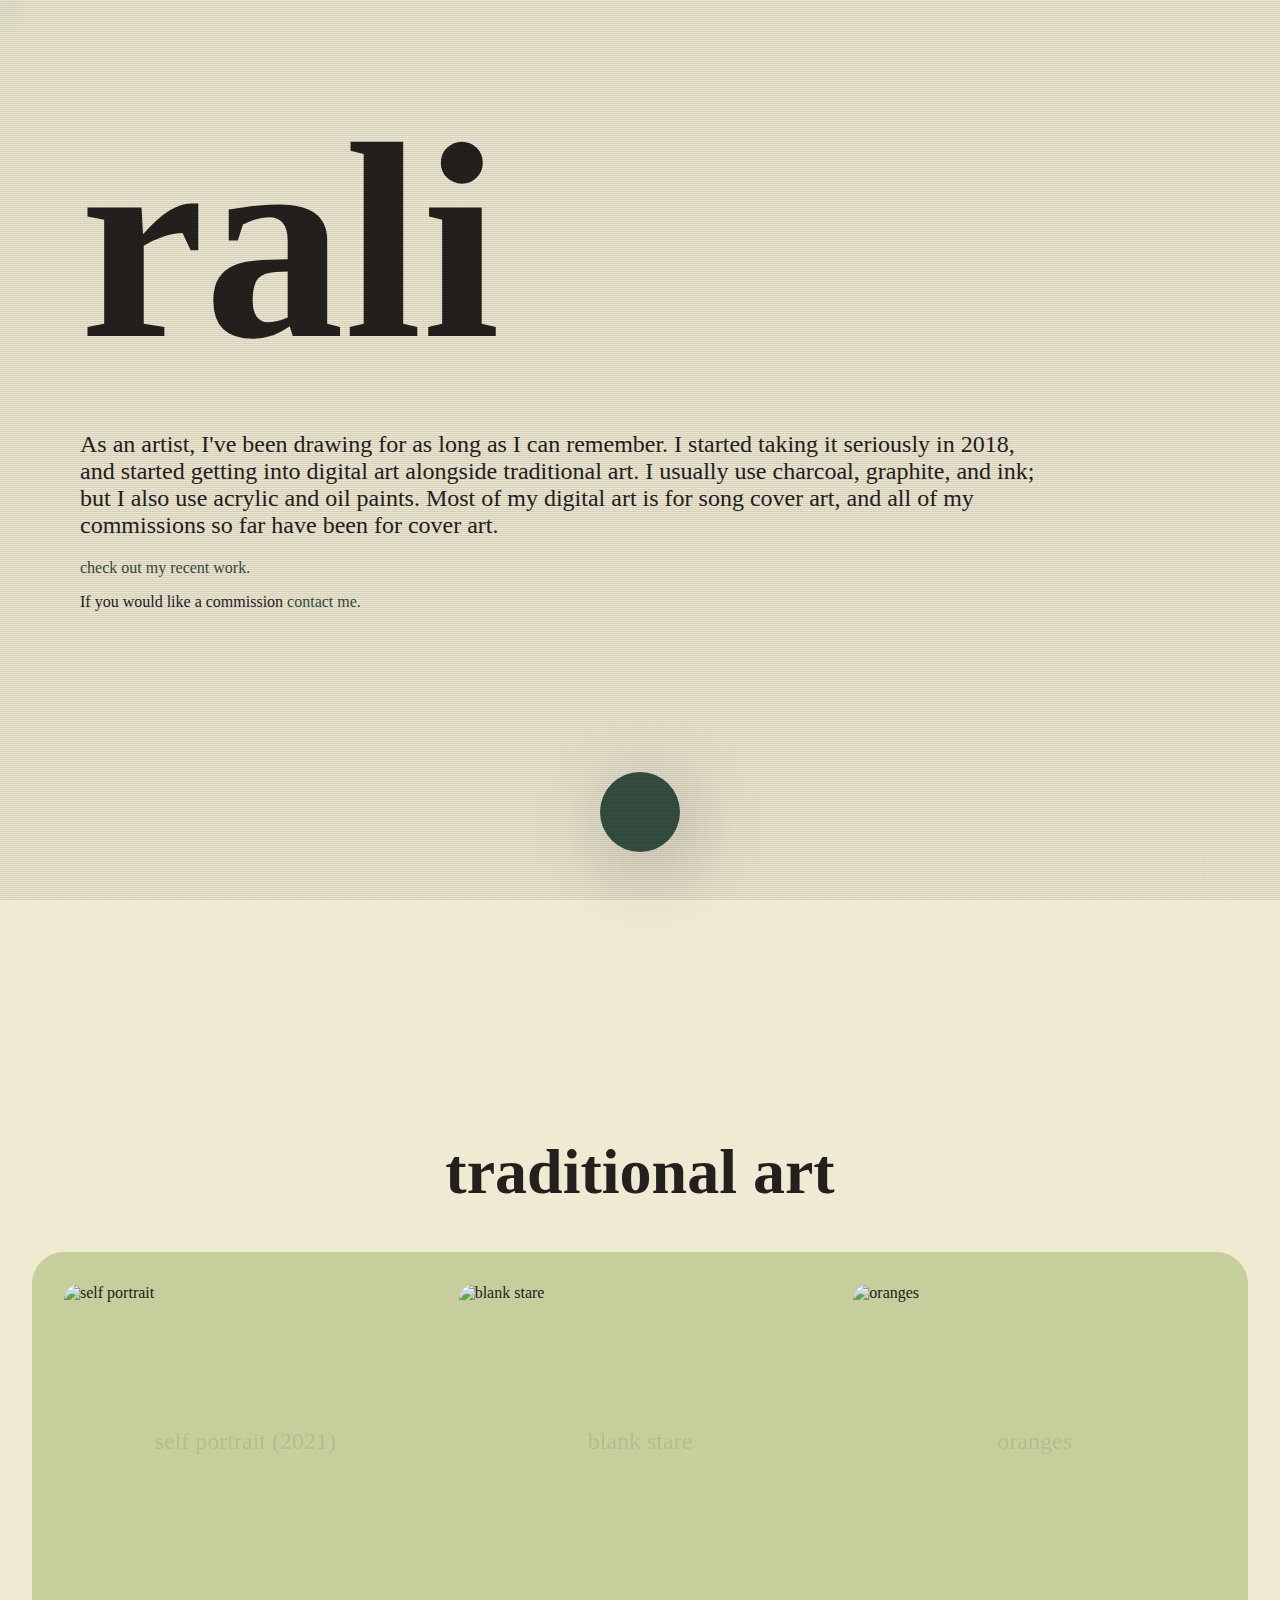
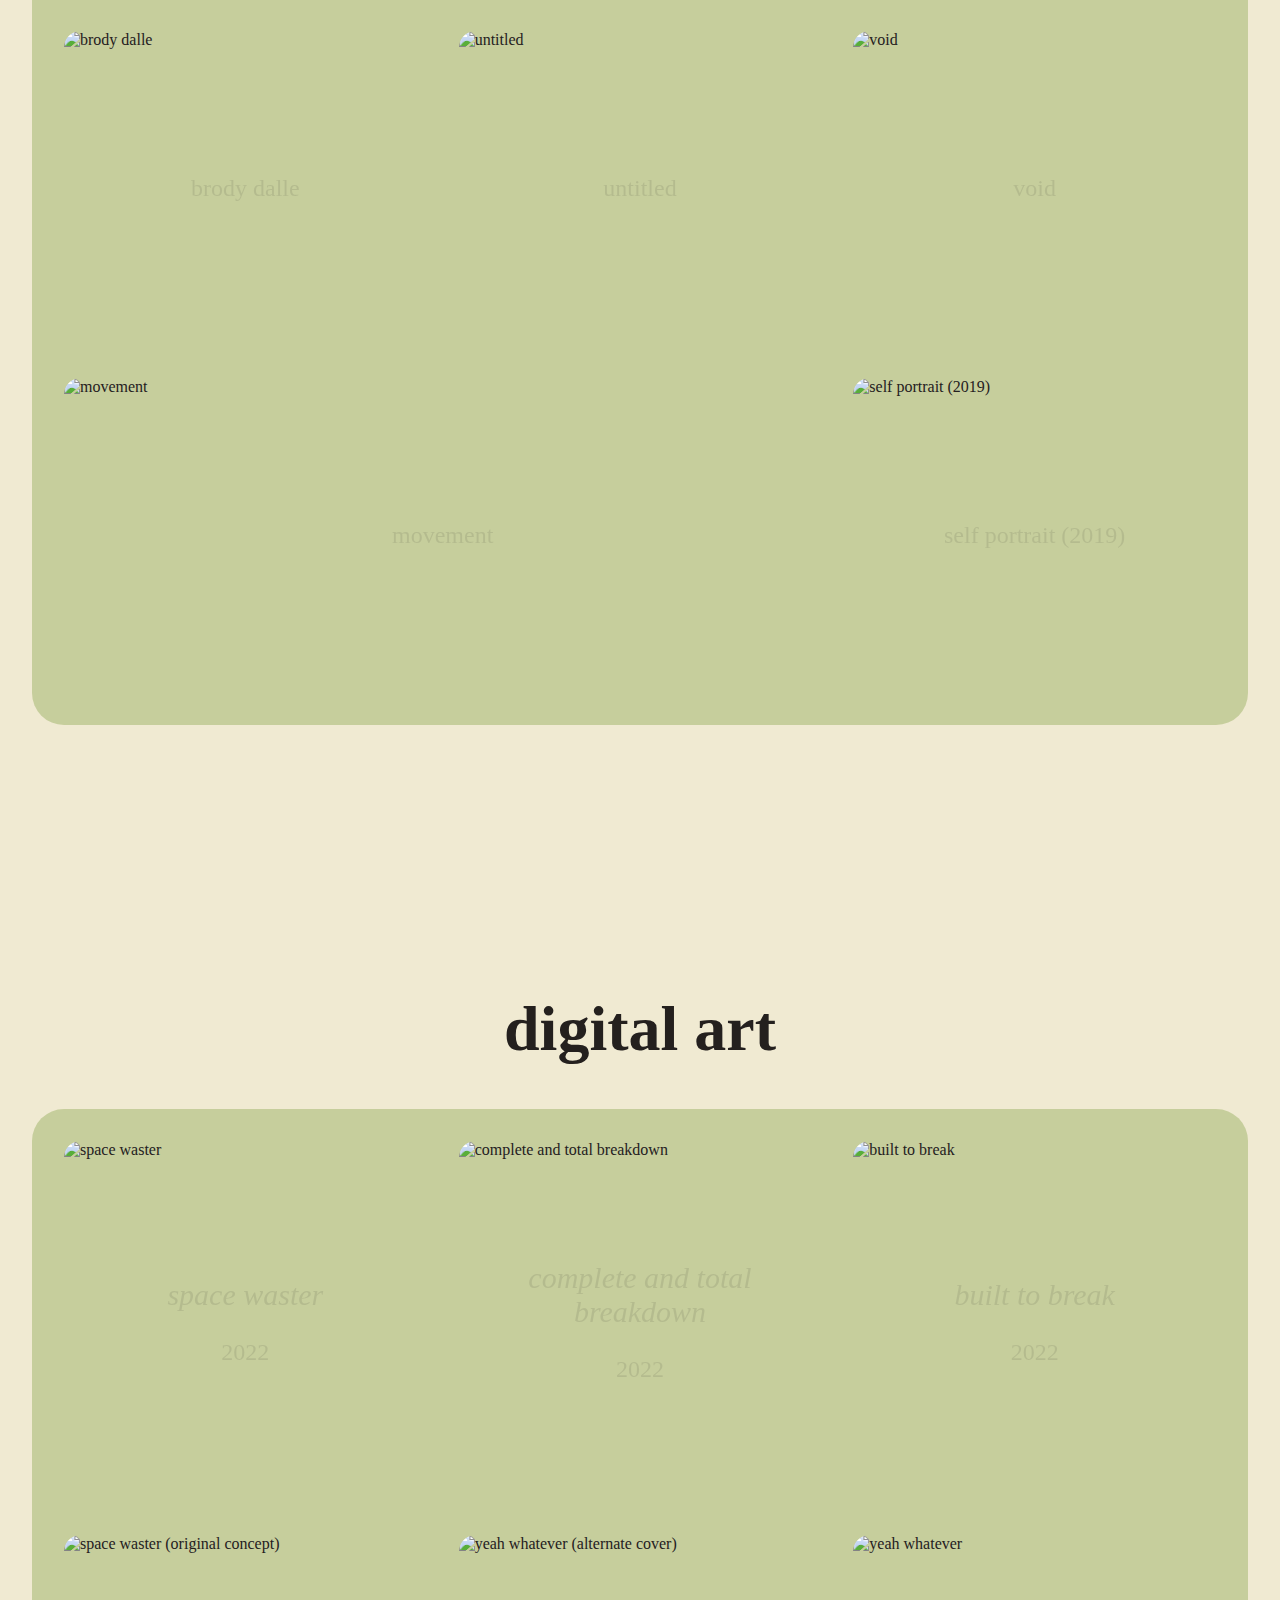
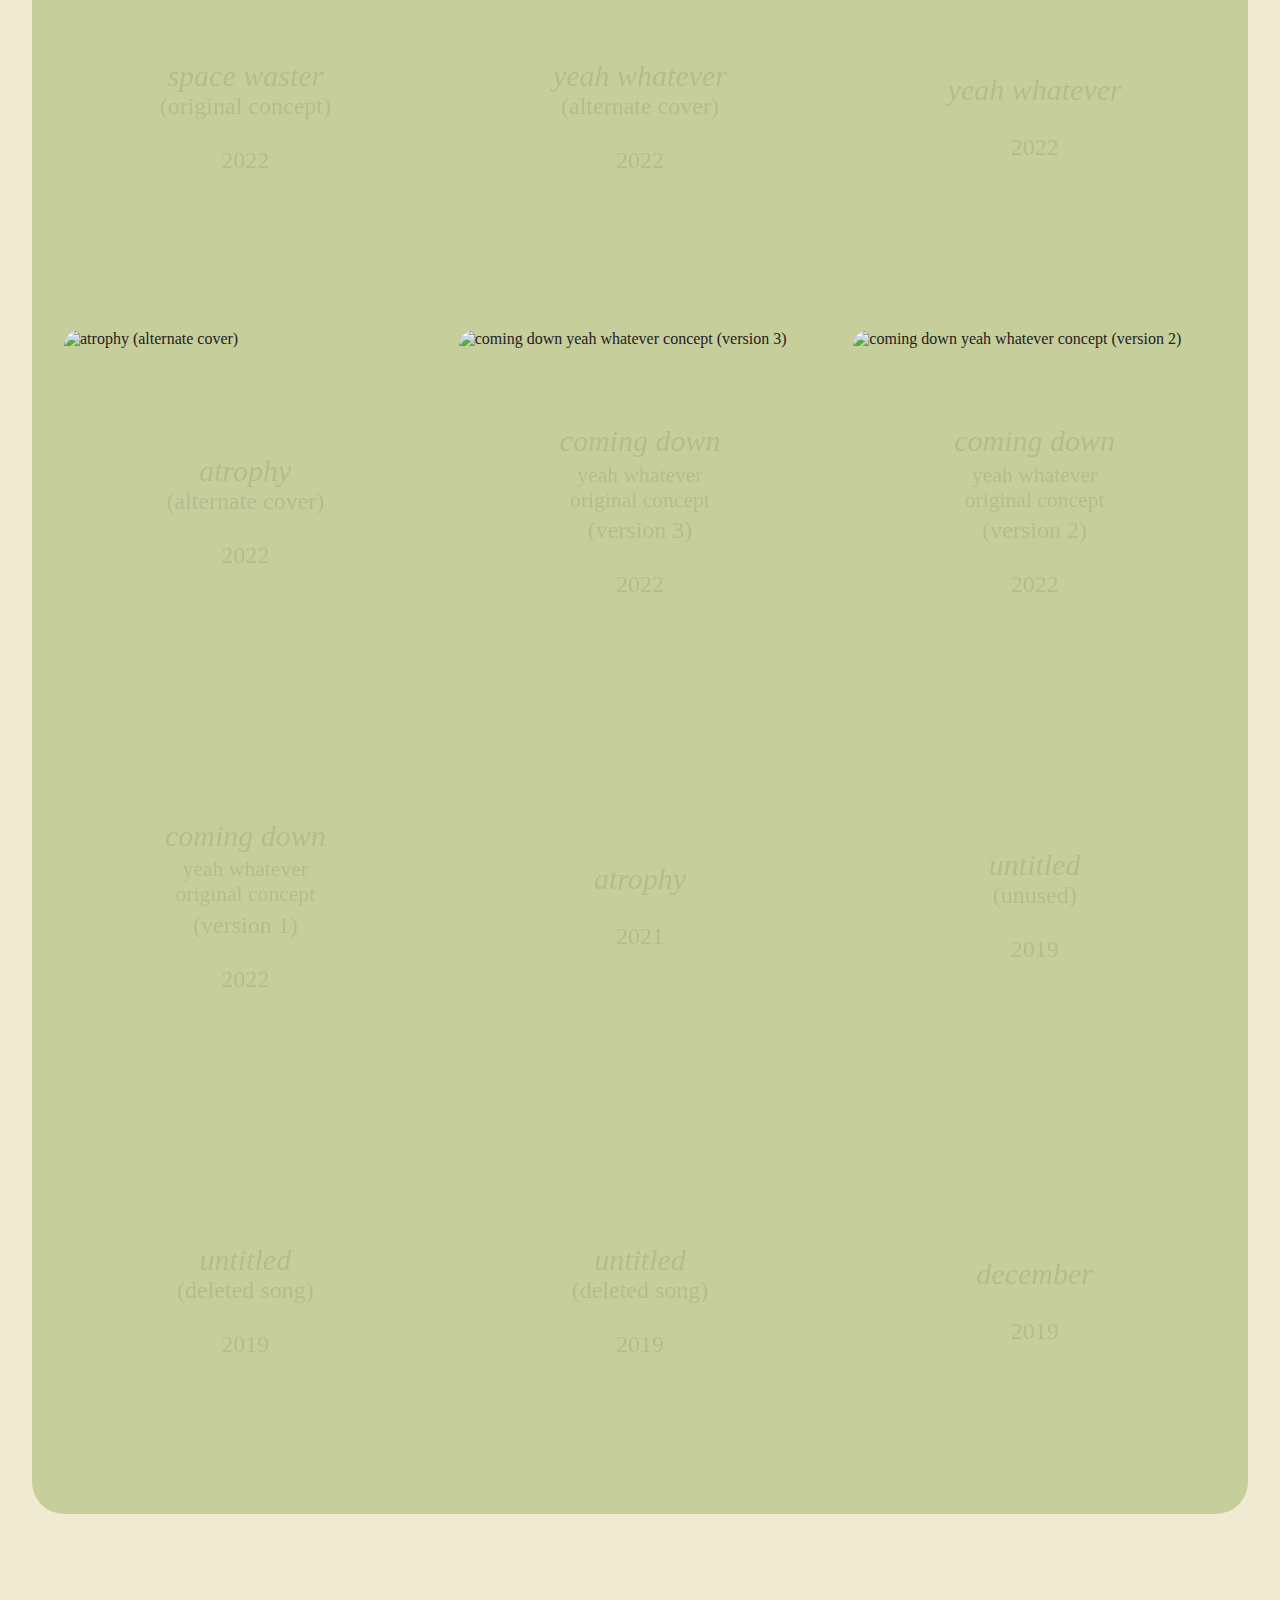
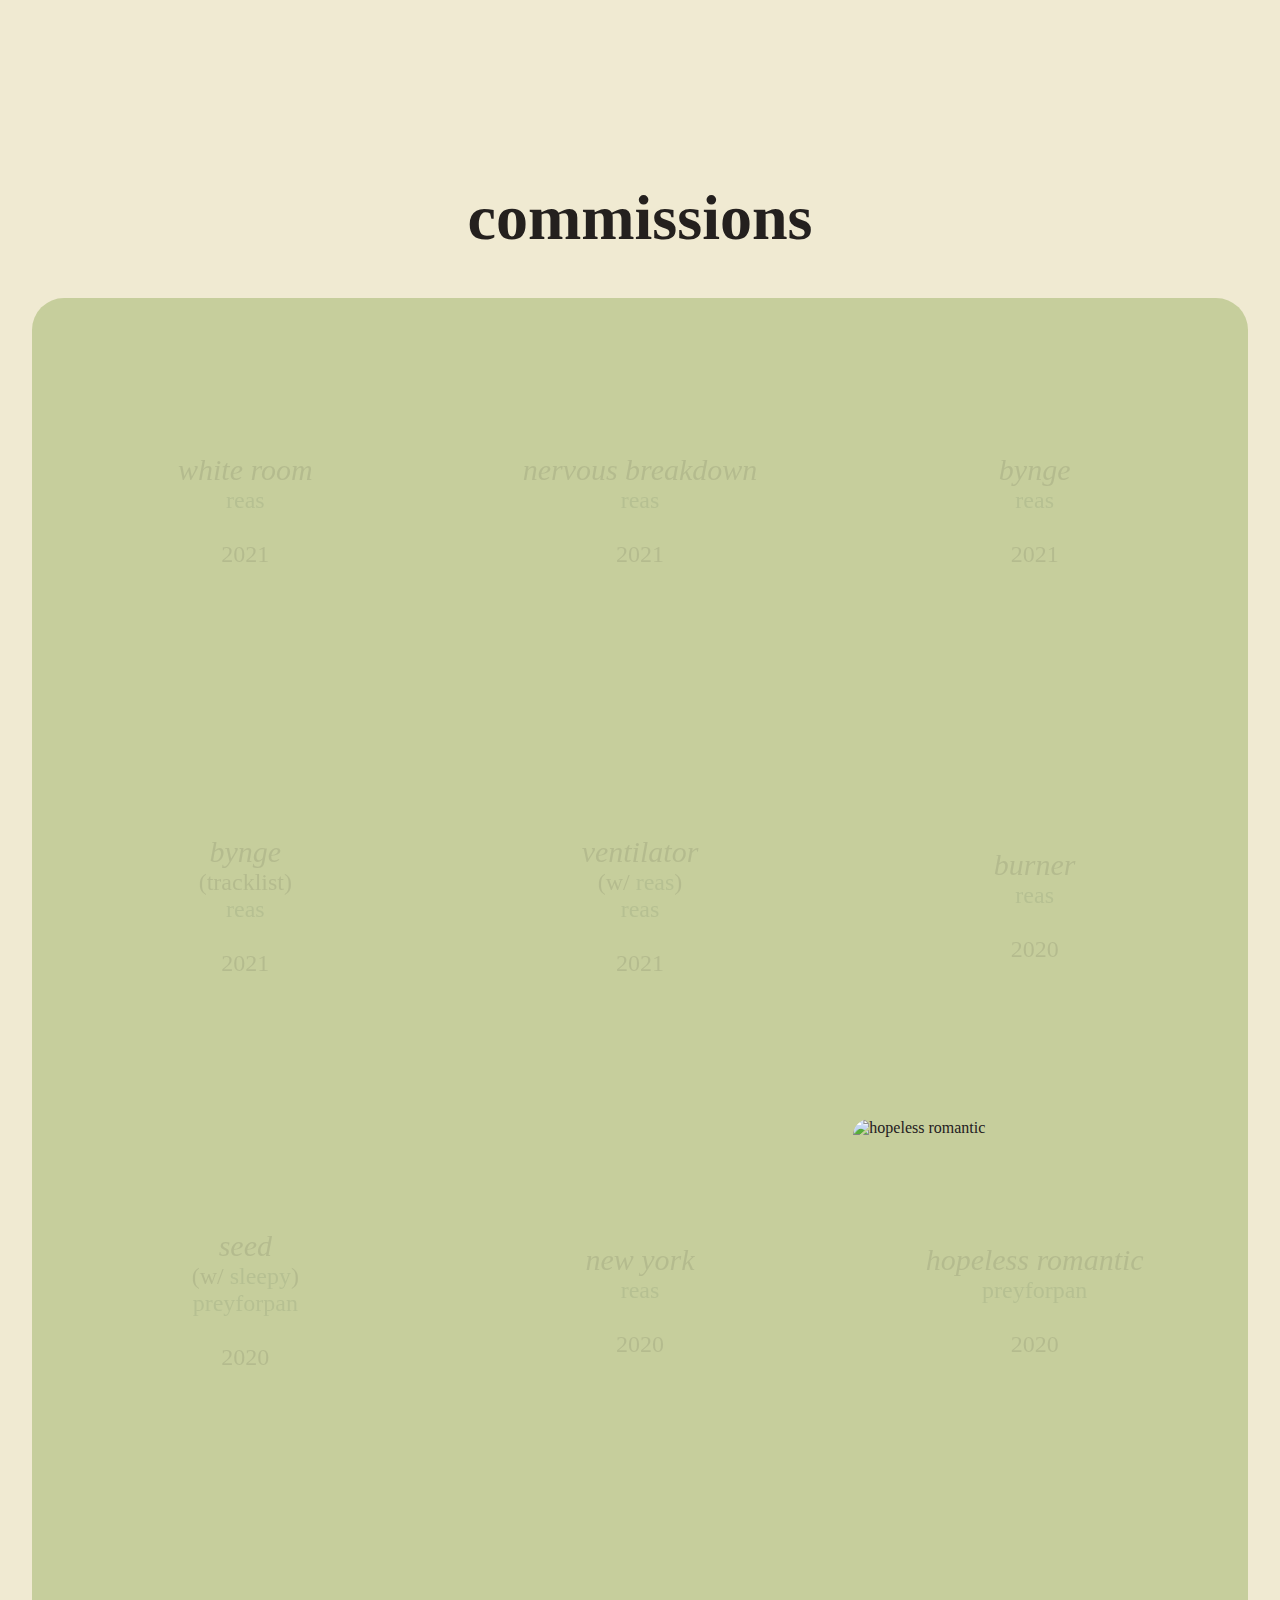
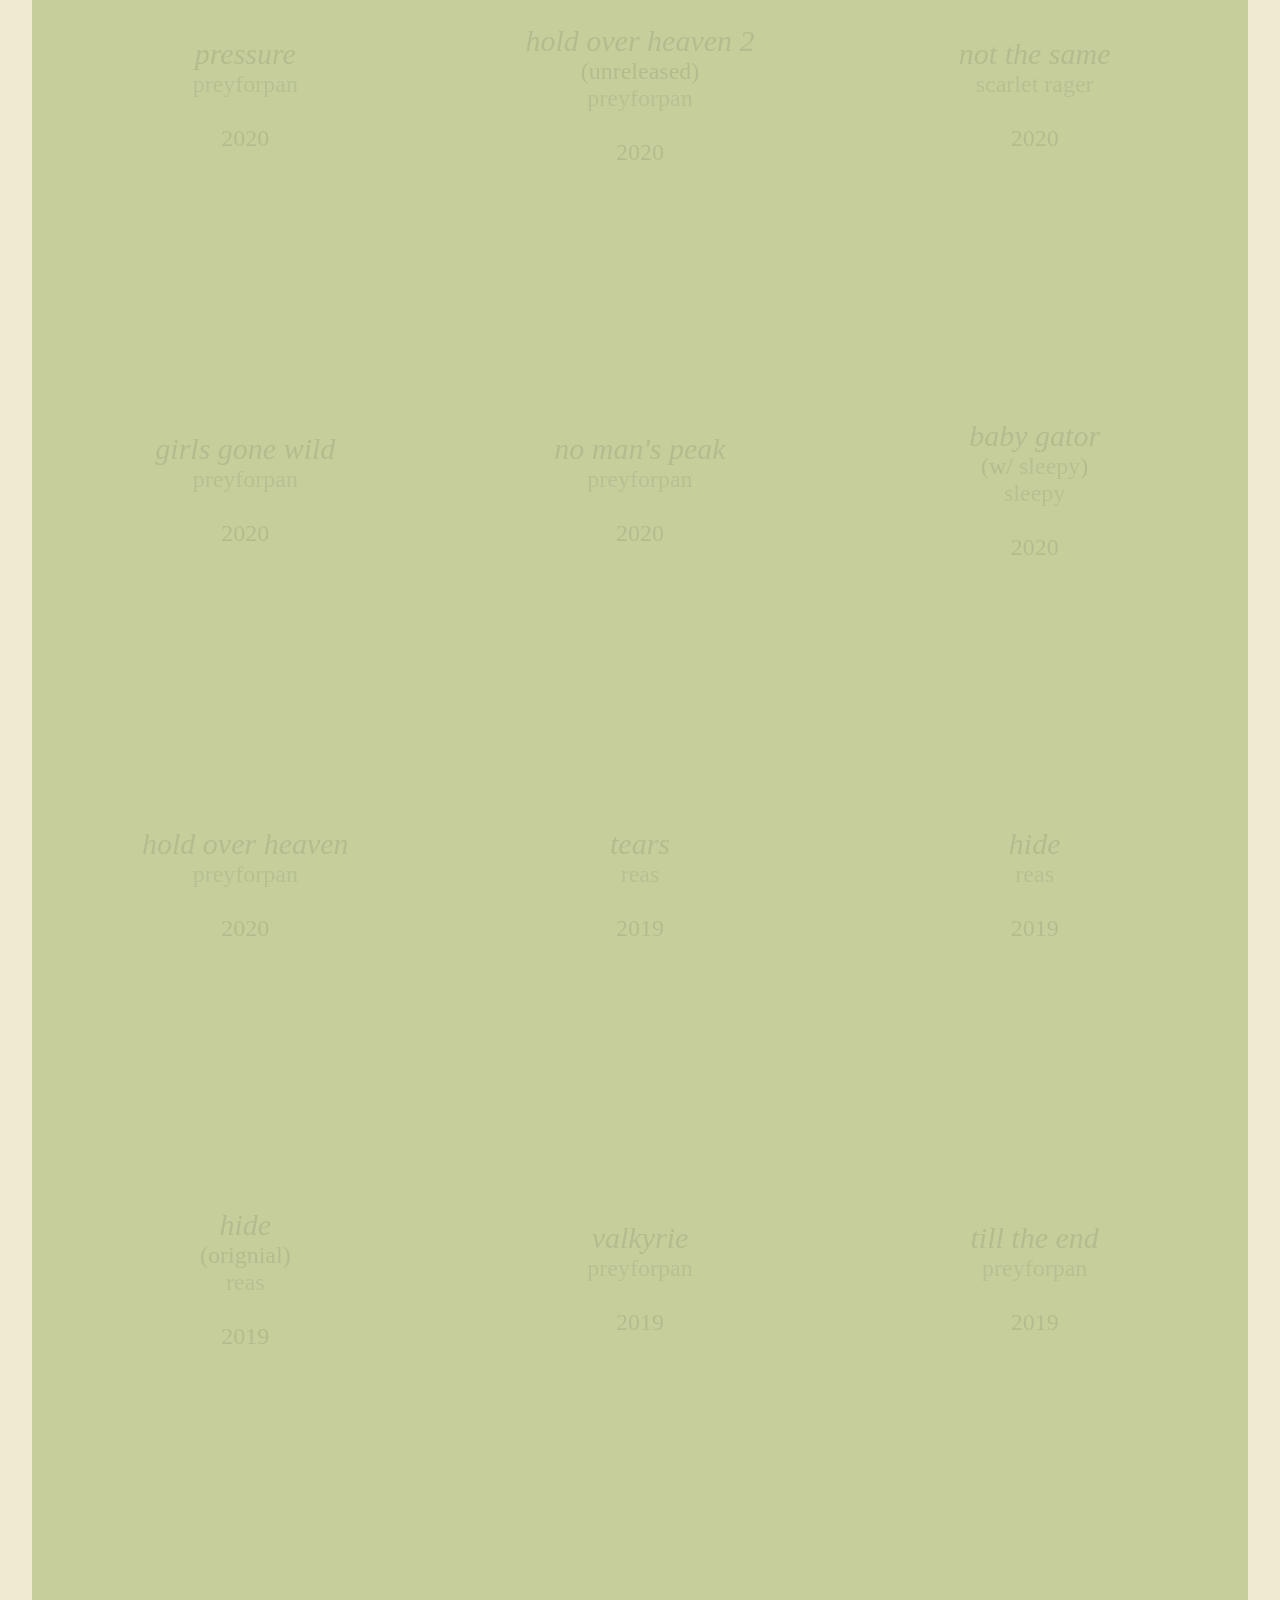
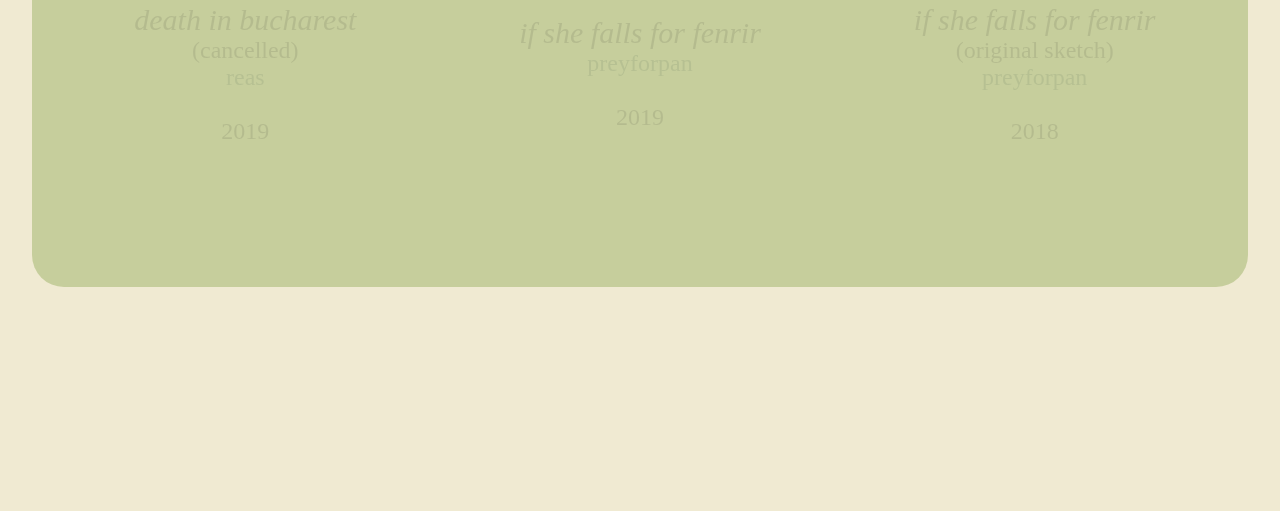
==== commit dbea7258: "Version 3.0 Complete! (almost)" ====
--- a/art.html
+++ b/art.html
@@ -1,156 +1,1352 @@
-<!DOCTYPE html>
-<html lang="en">
-	<head>
-   	<meta charset="UTF-8" />
-	   <meta http-equiv="X-UA-Compatible" content="IE=edge">
-	   <meta name="viewport" content="width=device-width, initial-scale=1.0">
-	   <title>rali</title>
-		<link rel="icon" type="image/png" href="https://pixy.org/src/476/4767290.png">
-		<script defer src="https://unpkg.com/swup@latest/dist/swup.min.js"></script>  
-		<script defer src="script.js"></script>
-		<link rel="stylesheet" href="normalize.css">
-		<link rel="stylesheet" href="styles.css">
-	</head>
-	<body>
-		
-		<nav class="navbar">
-			<div class="brand-name">
-				<a href="/index.html">
-					rali
-				</a>
-			</div>
-			<div class="navbar-links">
-				<ul>
-					<li><a href="/index.html">home</a></li>
-					<li><a href="/art.html">art</a></li>
-					<li><a href="/music.html">music</a></li>
-					<li><a href="/contact.html">contact</a></li>
-				</ul>
-			</div>
-		</nav>
-
-		<main class="transition-fade" id="swup">
-			<div class="content">
-				<h1>art</h1>
-				<br>
-				
-				<div class="collection grid">
-					<h2>recent collection</h2>
-					<br><br>
-
-					<div class="art grid">
-						<img src="./content/1.jpeg" alt="untitled (december 5th, 2020)" >
-						<br><br>
-						<em>"untitled"</em> (december 5th, 2020)
-						<br><br>
-					</div>
-
-					<div class="art grid">
-						<img src="./content/2.jpeg" alt="self portrait (december 5th, 2020)" >
-						<br><br>
-						<em>"self portrait"</em> (december 5th, 2020)
-						<br><br>
-					</div>
-				</div>
-
-				<div class="commissions grid">
-					<h2>commissions</h2>
-					<br><br>
-					
-					<div class="art grid">
-						<a href="https://instagram.com/preyforpan" >
-							<img src="./content/hoh2.png" alt="??????" >
-						</a>
-						<br><br><em>??????</em>
-						<br> commissioned by 
-						<a href="https://instagram.com/preyforpan" >preyforpan</a><br><br><br>
-					</div>
-
-					<div class="art grid">
-						<a href="https://soundcloud.com/scarletrager/sets/not-the-same-pt-1">
-						<img src="./content/nts.jpeg" alt="not the same [part 1] (may 22nd, 2020)">
-						</a>
-						<br><br><em>not the same [part 1]</em> (may 22nd, 2020)
-						<br> commissioned by 
-						<a href="https://www.instagram.com/prodscarletrager/" >scarlet rager</a><br><br><br>
-					</div>
-
-					<div class="art grid">
-						<a href="https://soundcloud.com/panofthe3/girls-gone-wild-prod-tsurreal-haze">
-							<img src="./content/ggw.jpeg" alt="no man's peak (may 2nd, 2020)">
-						</a>
-						<br><br><em>girls gone wild</em> (may 2nd, 2020)
-						<br> commissioned by 
-						<a href="https://instagram.com/preyforpan" >preyforpan</a><br><br><br>
-					</div>
-
-					<div class="art grid">
-						<a href="https://soundcloud.com/panofthe3/no-mans-peak" >
-							<img src="./content/nomanspeak.png" alt="no man's peak (april 1st, 2020)">
-						</a>
-						<br><br><em>no man's peak</em> (april 1st, 2020)
-						<br> commissioned by 
-						<a href="https://instagram.com/preyforpan">preyforpan</a><br><br><br>
-					</div>
-
-					<div class="art grid">
-						<a href="https://soundcloud.com/panofthe3/sets/hold-over-heaven">
-							<img src="./content/hoh.png" alt="hold over heaven (february 8th, 2020)">
-						</a>
-						<br><br><em>hold over heaven</em> (february 8th, 2020)
-						<br> commissioned by 
-						<a href="https://instagram.com/preyforpan" >preyforpan</a><br><br><br>
-					</div>
-
-					<div class="art grid">
-						<a href="https://soundcloud.com/reasforever/hide">
-							<img src="./content/hidealt.png" alt="hide (november 29th, 2019)">
-						</a>
-						<br><br><em>hide</em> (november 29th, 2019)
-						<br> commissioned by 
-						<a href="https://instagram.com/reasleft">reas</a><br><br><br>
-					</div>
-
-					<div class="art grid">
-						<a href="https://soundcloud.com/panofthe3/valkyrie" >
-							<img src="./content/valk.jpg" alt="valkyrie (november 23rd, 2019)">
-						</a>
-						<br><br><em>valkyrie</em> (november 23rd, 2019)
-						<br> commissioned by 
-						<a href="https://instagram.com/preyforpan" >preyforpan</a><br><br><br>
-					</div>
-
-					<div class="art grid">
-						<a href="https://soundcloud.com/panofthe3/till-the-end" >
-							<img src="./content/tilltheend.png" alt="till the end (october 29th, 2019)">
-						</a>
-						<br><br><em>till the end</em> (october 29th, 2019)
-						<br> commissioned by 
-						<a href="https://instagram.com/preyforpan" >preyforpan</a><br><br><br>
-					</div>
-
-						<!-- <a href="https://soundcloud.com/panofthe3/jericho">
-							<img src="./content/jericho cover.png" alt="jericho (may 23rd, 2019)"> 
-						</a>
-						<br><br><em>jericho</em> (may 23rd, 2019)
-						<br> commissioned by 
-						<a href="https://instagram.com/preyforpan" >preyforpan</a><br><br><br>!-->
-
-						<div class="art grid">
-						<a href="https://soundcloud.com/panofthe3/sets/if-she-falls-for-fenrir" >
-							<img src="./content/panscover.jpg" alt="if she falls for fenrir (april 20th, 2019)">
-						</a>
-						<br><br><em>if she falls for fenrir</em> (april 20th, 2019)
-						<br> commissioned by 
-						<a href="https://instagram.com/preyforpan">preyforpan</a><br><br><br>
-						</div>
-
-						<h1>
-							<a href="mailto:info@rali.cc">commission me</a><br><br>
-						</h1>
-					</p>
-				</div>
-			</div>
-		</main>
-	</body>
-</html>+<!DOCTYPE html>
+<html lang="en">
+<head>
+    <meta charset="UTF-8">
+    <meta http-equiv="X-UA-Compatible" content="IE=edge">
+    <meta name="viewport" content="width=device-width, initial-scale=1.0">
+    <meta name="theme-color" content="#111">
+    <title>art by rali</title>
+    <link rel="stylesheet" href="./css/style.css">
+    <link rel="stylesheet" href="./css/nav_style.css">
+    <link rel="stylesheet" href="./css/art_style.css">
+    <link rel="stylesheet" href="./css/animation.css">
+    <link rel="stylesheet" href="./assets/fonts/icons/css/website_icons.css">
+
+    <link rel="apple-touch-icon" sizes="180x180" href="./favicon/apple-touch-icon.png">
+    <link rel="icon" type="image/png" sizes="32x32" href="./favicon/favicon-32x32.png">
+    <link rel="icon" type="image/png" sizes="16x16" href="./favicon/favicon-16x16.png">
+    <link rel="manifest" href="./favicon/site.webmanifest">
+    <link rel="mask-icon" href="./favicon/safari-pinned-tab.svg" color="#5bbad5">
+    <link rel="shortcut icon" href="./favicon/favicon.ico">
+    <meta name="msapplication-TileColor" content="#2b5797">
+    <meta name="msapplication-config" content="./favicon/browserconfig.xml">
+    <meta name="theme-color" content="#24201e">
+
+</head>
+
+<body data-nav="false">
+    <div class="main">
+
+        <div class="hero-links-wrapper">
+                
+            <div class="hero-links">
+                <a href="https://open.spotify.com/artist/3ewxxQBBetFSlJbuSP5Wka?si=03es_XwmTkWcFxYbqHsl3A" class="link">
+                    <i class="icon-spotify"></i>
+                </a>
+                <a href="https://music.apple.com/us/artist/rali/1489656582" class="link">
+                    <i class="icon-apple-music"></i>
+                </a>
+                <a href="https://prodrali.bandcamp.com/" class="link">
+                    <i class="fa-brands fa-bandcamp"></i>
+                </a>
+                <a href="https://soundcloud.com/prodrali" class="link">
+                    <i class="icon-soundcloud"></i>
+                </a>
+                <a href="https://www.youtube.com/channel/UCnEsORonQXNyUDozW-a-mdQ" class="link">
+                    <i class="fa-brands fa-youtube"></i>
+                </a>
+                
+            </div>
+
+            <div class="button-wrapper">
+                <button class="top link" type="button">
+                    <a href="#hero" class="link">
+                        <i class="icon-arrow-up"></i>
+                    </a>
+                </button>
+                <!-- <button class="home link" type="button">
+                    <a href="./index.html" class="link">
+                        <i class="icon-home"></i>
+                    </a>
+                </button> -->
+                <button class="color-mode link" id="color-toggle" type="button">
+                    <i class="icon-moon" id="toggle-icon"></i>
+                </button>
+            </div>
+    
+        </div>
+
+        <div class="hero" id="hero">
+
+            <div class="hero-bg">
+                <img src="./assets/images/art_background.png">
+            </div>
+            <div class="text">
+                <h1 class="title">
+                    rali
+                </h1>
+                <h2 class="subtitle">
+                    As an artist, I've been drawing for as long as I can remember. I started taking it seriously in 2018, and started getting into digital art alongside traditional art. I usually use charcoal, graphite, and ink; but I also use acrylic and oil paints. Most of my digital art is for song cover art, and all of my commissions so far have been for cover art.
+                </h2>
+ 
+                <a href="#traditional-art" class="link">
+                    check out my recent work.
+                </a>
+                <p>
+                    If you would like a commission 
+                    <a href="./contact.html" class="link">
+                        contact me.
+                    </a>
+                </p>
+            </div>
+        </div>
+
+        <!-- traditional art -->
+        <div class="container" id="traditional-art">
+            <div class="content">
+                <div class="text">
+                    <h1 class="title">
+                        traditional art
+                    </h1>
+                </div>
+                <div class="grid-container">
+    
+                    <div class="grid-item-wrapper">
+                        <div class="grid-item fade">
+                            <img loading="lazy" src="./assets/images/art/t/art (1).png" alt="self portrait" class="grid-img transparent">
+    
+                            <div class="grid-item-desc">
+                                <div class="text">
+                                    <p>
+                                        self portrait (2021)
+                                    </p>
+                                </div>
+                            </div>
+                        </div>
+                    </div>
+                    
+                    <div class="grid-item-wrapper">
+                        <div class="grid-item fade">
+                            <img loading="lazy" src="./assets/images/art/t/art (2).png" alt="blank stare" class="grid-img">
+    
+                            <div class="grid-item-desc">
+                                <div class="text">
+                                    <p>
+                                        blank stare
+                                    </p>
+                                </div>
+                            </div>
+                        </div>
+                    </div>
+                    
+                    <div class="grid-item-wrapper">
+                        <div class="grid-item fade">
+                            <img loading="lazy" src="./assets/images/art/t/art (3).png" alt="oranges" class="grid-img">
+    
+                            <div class="grid-item-desc">
+                                <div class="text">
+                                    <p>
+                                        oranges
+                                    </p>
+                                </div>
+                            </div>
+                        </div>
+                    </div>
+
+                    <div class="grid-item-wrapper">
+                        <div class="grid-item fade">
+                            <img loading="lazy" src="./assets/images/art/t/art (4).png" alt="brody dalle" class="grid-img">
+    
+                            <div class="grid-item-desc">
+                                <div class="text">
+                                    <p>
+                                        brody dalle
+                                    </p>
+                                </div>
+                            </div>
+                        </div>
+                    </div>
+
+                    <div class="grid-item-wrapper">
+                        <div class="grid-item fade">
+                            <img loading="lazy" src="./assets/images/art/t/art (5).png" alt="untitled" class="grid-img">
+    
+                            <div class="grid-item-desc">
+                                <div class="text">
+                                    <p>
+                                        untitled
+                                    </p>
+                                </div>
+                            </div>
+                        </div>
+                    </div>
+
+                    <div class="grid-item-wrapper">
+                        <div class="grid-item fade">
+                            <img loading="lazy" src="./assets/images/art/t/art (6).png" alt="void" class="grid-img">
+    
+                            <div class="grid-item-desc">
+                                <div class="text">
+                                    <p>
+                                        void
+                                    </p>
+                                </div>
+                            </div>
+                        </div>
+                    </div>
+
+                    <div class="grid-item-wrapper wide">
+                        <div class="grid-item fade">
+                            <img loading="lazy" src="./assets/images/art/t/art (7).png" alt="movement" class="grid-img">
+    
+                            <div class="grid-item-desc">
+                                <div class="text">
+                                    <p>
+                                        movement
+                                    </p>
+                                </div>
+                            </div>
+                        </div>
+                    </div>
+
+                    <div class="grid-item-wrapper">
+                        <div class="grid-item fade">
+                            <img loading="lazy" src="./assets/images/art/t/art (8).png" alt="self portrait (2019)" class="grid-img">
+    
+                            <div class="grid-item-desc">
+                                <div class="text">
+                                    <p>
+                                        self portrait (2019)
+                                    </p>
+                                </div>
+                            </div>
+                        </div>
+                    </div>
+                
+                </div>
+            </div>
+        </div>
+
+        <!-- digital art -->
+        <div class="container" id="digital-art">
+            <div class="content">
+                <div class="text">
+                    <h1 class="title">
+                        digital art
+                    </h1>
+                </div>
+                <div class="grid-container">
+    
+                    <div class="grid-item-wrapper square">
+                        <div class="grid-item fade">
+                            <img loading="lazy" src="./assets/images/art/d/sw final.png" alt="space waster" class="grid-img">
+    
+                            <div class="grid-item-desc">
+                                <div class="text">
+                                    <p>
+                                        <i>space waster</i>
+                                        <br></br>
+                                        2022
+                                    </p>
+                                </div>
+                            </div>
+                        </div>
+                    </div>
+                    
+                    <div class="grid-item-wrapper square">
+                        <div class="grid-item fade">
+                            <img loading="lazy" src="./assets/images/art/d/catb.png" alt="complete and total breakdown" class="grid-img">
+    
+                            <div class="grid-item-desc">
+                                <div class="text">
+                                    <p>
+                                        <i>complete and total breakdown</i>
+                                        <br></br>
+                                        2022
+                                    </p>
+                                </div>
+                            </div>
+                        </div>
+                    </div>
+                    
+                    <div class="grid-item-wrapper square">
+                        <div class="grid-item fade">
+                            <img loading="lazy" src="./assets/images/art/d/btb.png" alt="built to break" class="grid-img">
+    
+                            <div class="grid-item-desc">
+                                <div class="text">
+                                    <p>
+                                        <i>built to break</i>
+                                        <br></br>
+                                        2022
+                                    </p>
+                                </div>
+                            </div>
+                        </div>
+                    </div>
+
+                    <div class="grid-item-wrapper square">
+                        <div class="grid-item fade">
+                            <img loading="lazy" src="./assets/images/art/d/sw concept.png" alt="space waster (original concept)" class="grid-img">
+    
+                            <div class="grid-item-desc">
+                                <div class="text">
+                                    <p>
+                                        <i>space waster</i> <br>(original concept)</br>
+                                        <br>
+                                        2022
+                                    </p>
+                                </div>
+                            </div>
+                        </div>
+                    </div>
+
+                    <div class="grid-item-wrapper square">
+                        <div class="grid-item fade">
+                            <img loading="lazy" src="./assets/images/art/d/yeah whatever alt.png" alt="yeah whatever (alternate cover)" class="grid-img">
+    
+                            <div class="grid-item-desc">
+                                <div class="text">
+                                    <p>
+                                        <i>yeah whatever</i> <br>(alternate cover)</br>
+                                        <br>
+                                        2022
+                                    </p>
+                                </div>
+                                <div class="grid-item-link-container">
+                                    <a class="link" href="https://open.spotify.com/album/6pjAQfzhsYsy6wEq4pdm1M?si=eKsEIxrzQ321aqxGxFl9Ag">
+                                        <i class="icon-spotify icon"></i>
+                                    </a>
+                                    <a class="link" href="https://music.apple.com/us/album/yeah-whatever-ep/1635512449">
+                                        <i class="icon-apple-music icon"></i>
+                                    </a>
+                                    <a class="link" href="https://soundcloud.com/prodrali/sets/yeah-whatever">
+                                        <i class="icon-soundcloud icon"></i>
+                                    </a>
+                                    <a href="https://prodrali.bandcamp.com/album/yeah-whatever" class="link">
+                                        <i class="fa-brands fa-bandcamp"></i>
+                                    </a>
+                                    <a class="link" href="https://youtube.com/playlist?list=OLAK5uy_lV6pM8xJubPO0E7M0zX5ry_0raE1i8p84">
+                                        <i class="fa-brands fa-youtube"></i>
+                                    </a>
+                                </div>
+                            </div>
+                        </div>
+                    </div>
+
+                    <div class="grid-item-wrapper square">
+                        <div class="grid-item fade">
+                            <img loading="lazy" src="./assets/images/art/d/yeah whatever final.png" alt="yeah whatever" class="grid-img">
+    
+                            <div class="grid-item-desc">
+                                <div class="text">
+                                    <p>
+                                        <i>yeah whatever</i>
+                                        <br></br>
+                                        2022
+                                    </p>
+                                </div>
+                                <div class="grid-item-link-container">
+                                    <a class="link" href="https://open.spotify.com/album/6pjAQfzhsYsy6wEq4pdm1M?si=eKsEIxrzQ321aqxGxFl9Ag">
+                                        <i class="icon-spotify icon"></i>
+                                    </a>
+                                    <a class="link" href="https://music.apple.com/us/album/yeah-whatever-ep/1635512449">
+                                        <i class="icon-apple-music icon"></i>
+                                    </a>
+                                    <a class="link" href="https://soundcloud.com/prodrali/sets/yeah-whatever">
+                                        <i class="icon-soundcloud icon"></i>
+                                    </a>
+                                    <a href="https://prodrali.bandcamp.com/album/yeah-whatever" class="link">
+                                        <i class="fa-brands fa-bandcamp"></i>
+                                    </a>
+                                    <a class="link" href="https://youtube.com/playlist?list=OLAK5uy_lV6pM8xJubPO0E7M0zX5ry_0raE1i8p84">
+                                        <i class="fa-brands fa-youtube"></i>
+                                    </a>
+                                </div>
+                            </div>
+                        </div>
+                    </div>
+
+                    <div class="grid-item-wrapper square">
+                        <div class="grid-item fade">
+                            <img loading="lazy" src="./assets/images/art/d/atrophy.png" alt="atrophy (alternate cover)" class="grid-img">
+    
+                            <div class="grid-item-desc">
+                                <div class="text">
+                                    <p>
+                                        <i>atrophy</i> <br>(alternate cover)</br>
+                                        <br>
+                                        2022
+                                    </p>
+                                </div>
+                                <div class="grid-item-link-container">
+                                    <a class="link" href="https://open.spotify.com/track/62QJBGMJq7sDI2eH6OXM91?si=3d2ee180a27f4235">
+                                        <i class="icon-spotify icon"></i>
+                                    </a>
+                                    <a class="link" href="https://music.apple.com/us/album/atrophy/1614118117?i=1614118118">
+                                        <i class="icon-apple-music icon"></i>
+                                    </a>
+                                    <a class="link" href="https://soundcloud.com/prodrali/atrophy">
+                                        <i class="icon-soundcloud icon"></i>
+                                    </a>
+                                    <a href="https://prodrali.bandcamp.com/track/nobody-2" class="link">
+                                        <i class="fa-brands fa-bandcamp"></i>
+                                    </a>
+                                    <a class="link" href="https://youtu.be/zKCoblILxkU">
+                                        <i class="fa-brands fa-youtube"></i>
+                                    </a>
+                                </div>
+                            </div>
+                        </div>
+                    </div>
+
+                    <div class="grid-item-wrapper square">
+                        <div class="grid-item fade">
+                            <img loading="lazy" src="./assets/images/art/d/scrapped v3.png" alt="coming down yeah whatever concept (version 3)" class="grid-img">
+    
+                            <div class="grid-item-desc">
+                                <div class="text">
+                                    <p>
+                                        <i>coming down</i> 
+                                        <p style="font-size:.9em; margin:-.9em 0 0.2em 0">yeah whatever <br> original concept</p>
+                                        <p style="margin: 0">
+                                            (version 3)
+                                            <br></br>
+                                            2022
+                                        </p>
+                                    </p>
+                                </div>
+                                <div class="grid-item-link-container">
+                                    <a class="link" href="https://open.spotify.com/album/6pjAQfzhsYsy6wEq4pdm1M?si=eKsEIxrzQ321aqxGxFl9Ag">
+                                        <i class="icon-spotify icon"></i>
+                                    </a>
+                                    <a class="link" href="https://music.apple.com/us/album/yeah-whatever-ep/1635512449">
+                                        <i class="icon-apple-music icon"></i>
+                                    </a>
+                                    <a class="link" href="https://soundcloud.com/prodrali/sets/yeah-whatever">
+                                        <i class="icon-soundcloud icon"></i>
+                                    </a>
+                                    <a href="https://prodrali.bandcamp.com/album/yeah-whatever" class="link">
+                                        <i class="fa-brands fa-bandcamp"></i>
+                                    </a>
+                                    <a class="link" href="https://youtube.com/playlist?list=OLAK5uy_lV6pM8xJubPO0E7M0zX5ry_0raE1i8p84">
+                                        <i class="fa-brands fa-youtube"></i>
+                                    </a>
+                                </div>
+                            </div>
+                        </div>
+                    </div>
+
+                    <div class="grid-item-wrapper square">
+                        <div class="grid-item fade">
+                            <img loading="lazy" src="./assets/images/art/d/scrapped v2.png" alt="coming down yeah whatever concept (version 2)" class="grid-img">
+    
+                            <div class="grid-item-desc">
+                                <div class="text">
+                                    <p>
+                                        <i>coming down</i> 
+                                        <p style="font-size:.9em; margin:-.9em 0 0.2em 0">yeah whatever <br> original concept</p>
+                                        <p style="margin: 0">
+                                            (version 2)
+                                            <br></br>
+                                            2022
+                                        </p>
+                                    </p>
+                                </div>
+                                <div class="grid-item-link-container">
+                                    <a class="link" href="https://open.spotify.com/album/6pjAQfzhsYsy6wEq4pdm1M?si=eKsEIxrzQ321aqxGxFl9Ag">
+                                        <i class="icon-spotify icon"></i>
+                                    </a>
+                                    <a class="link" href="https://music.apple.com/us/album/yeah-whatever-ep/1635512449">
+                                        <i class="icon-apple-music icon"></i>
+                                    </a>
+                                    <a class="link" href="https://soundcloud.com/prodrali/sets/yeah-whatever">
+                                        <i class="icon-soundcloud icon"></i>
+                                    </a>
+                                    <a href="https://prodrali.bandcamp.com/album/yeah-whatever" class="link">
+                                        <i class="fa-brands fa-bandcamp"></i>
+                                    </a>
+                                    <a class="link" href="https://youtube.com/playlist?list=OLAK5uy_lV6pM8xJubPO0E7M0zX5ry_0raE1i8p84">
+                                        <i class="fa-brands fa-youtube"></i>
+                                    </a>
+                                </div>
+                            </div>
+                        </div>
+                    </div>
+
+                    <div class="grid-item-wrapper square">
+                        <div class="grid-item fade">
+                            <img loading="lazy" src="./assets/images/art/d/scrapped v1.png" alt="coming down yeah whatever concept (version 1)" class="grid-img">
+    
+                            <div class="grid-item-desc">
+                                <div class="text">
+                                    <p>
+                                        <i>coming down</i> 
+                                        <p style="font-size:.9em; margin:-.9em 0 0.2em 0">yeah whatever <br> original concept</p>
+                                        <p style="margin: 0">
+                                            (version 1)
+                                            <br></br>
+                                            2022
+                                        </p>
+                                    </p>
+                                </div>
+                                <div class="grid-item-link-container">
+                                    <a class="link" href="https://open.spotify.com/album/6pjAQfzhsYsy6wEq4pdm1M?si=eKsEIxrzQ321aqxGxFl9Ag">
+                                        <i class="icon-spotify icon"></i>
+                                    </a>
+                                    <a class="link" href="https://music.apple.com/us/album/yeah-whatever-ep/1635512449">
+                                        <i class="icon-apple-music icon"></i>
+                                    </a>
+                                    <a class="link" href="https://soundcloud.com/prodrali/sets/yeah-whatever">
+                                        <i class="icon-soundcloud icon"></i>
+                                    </a>
+                                    <a href="https://prodrali.bandcamp.com/album/yeah-whatever" class="link">
+                                        <i class="fa-brands fa-bandcamp"></i>
+                                    </a>
+                                    <a class="link" href="https://youtube.com/playlist?list=OLAK5uy_lV6pM8xJubPO0E7M0zX5ry_0raE1i8p84">
+                                        <i class="fa-brands fa-youtube"></i>
+                                    </a>
+                                </div>
+                            </div>
+                        </div>
+                    </div>
+
+                    <div class="grid-item-wrapper square">
+                        <div class="grid-item fade">
+                            <img loading="lazy" src="./assets/images/art/d/atrophy og.png" alt="atrophy" class="grid-img">
+    
+                            <div class="grid-item-desc">
+                                <div class="text">
+                                    <p>
+                                        <i>atrophy</i>
+                                        <br></br>
+                                        2021
+                                    </p>
+                                </div>
+                                <div class="grid-item-link-container">
+                                    <a class="link" href="https://open.spotify.com/track/62QJBGMJq7sDI2eH6OXM91?si=3d2ee180a27f4235">
+                                        <i class="icon-spotify icon"></i>
+                                    </a>
+                                    <a class="link" href="https://music.apple.com/us/album/atrophy/1614118117?i=1614118118">
+                                        <i class="icon-apple-music icon"></i>
+                                    </a>
+                                    <a class="link" href="https://soundcloud.com/prodrali/atrophy">
+                                        <i class="icon-soundcloud icon"></i>
+                                    </a>
+                                    <a href="https://prodrali.bandcamp.com/track/nobody-2" class="link">
+                                        <i class="fa-brands fa-bandcamp"></i>
+                                    </a>
+                                    <a class="link" href="https://youtu.be/zKCoblILxkU">
+                                        <i class="fa-brands fa-youtube"></i>
+                                    </a>
+                                </div>
+                            </div>
+                        </div>
+                    </div>
+
+                    <div class="grid-item-wrapper square">
+                        <div class="grid-item fade">
+                            <img loading="lazy" src="./assets/images/art/d/old v3.png" alt="untitled (unused)" class="grid-img">
+    
+                            <div class="grid-item-desc">
+                                <div class="text">
+                                    <p>
+                                        <i>untitled</i> <br>(unused)</br>
+                                        <br>
+                                        2019
+                                    </p>
+                                </div>
+                            </div>
+                        </div>
+                    </div>
+                
+                    <div class="grid-item-wrapper square">
+                        <div class="grid-item fade">
+                            <img loading="lazy" src="./assets/images/art/d/old v2.png" alt="untitled (deleted song)" class="grid-img">
+    
+                            <div class="grid-item-desc">
+                                <div class="text">
+                                    <p>
+                                        <i>untitled</i> <br>(deleted song)</br>
+                                        <br>
+                                        2019
+                                    </p>
+                                </div>
+                            </div>
+                        </div>
+                    </div>
+                
+                    <div class="grid-item-wrapper square">
+                        <div class="grid-item fade">
+                            <img loading="lazy" src="./assets/images/art/d/old v4.png" alt="untitled (deleted song)" class="grid-img">
+    
+                            <div class="grid-item-desc">
+                                <div class="text">
+                                    <p>
+                                        <i>untitled</i> <br>(deleted song)</br>
+                                        <br>
+                                        2019
+                                    </p>
+                                </div>
+                            </div>
+                        </div>
+                    </div>
+                
+                    <div class="grid-item-wrapper square">
+                        <div class="grid-item fade">
+                            <img loading="lazy" src="./assets/images/art/d/old v1.png" alt="december" class="grid-img">
+    
+                            <div class="grid-item-desc">
+                                <div class="text">
+                                    <p>
+                                        <i>december</i>
+                                        <br></br>
+                                        2019
+                                    </p>
+                                </div>
+                                <div class="grid-item-link-container">
+                                    <a class="link" href="https://open.spotify.com/track/7j9oMtQWEl1R085sDn6P1j?si=a957511aac254707">
+                                        <i class="icon-spotify icon"></i>
+                                    </a>
+                                    <a class="link" href="https://music.apple.com/us/album/december/1486684027?i=1486684028">
+                                        <i class="icon-apple-music icon"></i>
+                                    </a>
+                                    <a class="link" href="https://youtu.be/0PRDVV1wkvw">
+                                        <i class="fa-brands fa-youtube"></i>
+                                    </a>
+                                </div>
+                            </div>
+                        </div>
+                    </div>
+                
+                </div>
+            </div>
+        </div>
+
+        <!-- commissions -->
+        <div class="container" id="commissions">
+            <div class="content">
+                <div class="text">
+                    <h1 class="title">
+                        commissions
+                    </h1>
+                </div>
+                <div class="grid-container">
+
+                    <!-- white room -->
+                    <div class="grid-item-wrapper square">
+                        <div class="grid-item fade">
+                            <img loading="lazy" src="./assets/images/art/c/wr.png" alt="white room" class="grid-img">
+    
+                            <div class="grid-item-desc">
+                                <div class="text">
+                                    <p>
+                                        <i>white room</i>
+                                        <br>
+                                        <a class="link artist_name" href="https://instagram.com/reasleft">reas</a>
+                                        <br><br>
+                                        2021
+                                    </p>
+                                </div>
+                                <div class="grid-item-link-container">
+                                    <a class="link" href="https://open.spotify.com/track/0HzKiFWS8QdMZdJAfHG1y7?si=210cb541e9ef429c">
+                                        <i class="icon-spotify icon"></i>
+                                    </a>
+                                    <a class="link" href="https://music.apple.com/us/album/white-room/1612133575?i=1612133577">
+                                        <i class="icon-apple-music icon"></i>
+                                    </a>
+                                    <a class="link" href="https://soundcloud.com/reasforever/white-room">
+                                        <i class="icon-soundcloud icon"></i>
+                                    </a>
+                                </div>
+                            </div>
+                        </div>
+                    </div>
+                    
+                    <!-- nervous breakdown -->
+                    <div class="grid-item-wrapper square">
+                        <div class="grid-item fade">
+                            <img loading="lazy" src="./assets/images/art/c/nb.png" alt="nervous breakdown" class="grid-img">
+    
+                            <div class="grid-item-desc">
+                                <div class="text">
+                                    <p>
+                                        <i>nervous breakdown</i>
+                                        <br>
+                                        <a class="link artist_name" href="https://instagram.com/reasleft">reas</a>
+                                        <br><br>
+                                        2021
+                                    </p>
+                                </div>
+                                <div class="grid-item-link-container">
+                                    <a class="link" href="https://open.spotify.com/track/0HzKiFWS8QdMZdJAfHG1y7?si=5e471f2bc3894cee">
+                                        <i class="icon-spotify icon"></i>
+                                    </a>
+                                    <a class="link" href="https://music.apple.com/us/album/nervous-breakdown/1611870094?i=1611870095">
+                                        <i class="icon-apple-music icon"></i>
+                                    </a>
+                                    <a class="link" href="https://soundcloud.com/reasforever/nervous-breakdown">
+                                        <i class="icon-soundcloud icon"></i>
+                                    </a>
+                                </div>
+                            </div>
+                        </div>
+                    </div>
+                    
+                    <!-- bynge -->
+                    <div class="grid-item-wrapper square">
+                        <div class="grid-item fade">
+                            <img loading="lazy" src="./assets/images/art/c/bynge.png" alt="bynge" class="grid-img">
+    
+                            <div class="grid-item-desc">
+                                <div class="text">
+                                    <p>
+                                        <i>bynge</i>
+                                        <br>
+                                        <a class="link artist_name" href="https://instagram.com/reasleft">reas</a>
+                                        <br><br>
+                                        2021
+                                    </p>
+                                </div>
+                                <div class="grid-item-link-container">
+                                    <a class="link" href="https://open.spotify.com/album/2GflSOcmyg6KHi8F354EAI?si=XxX8gQ3nQKGqIky4KdCcHQ">
+                                        <i class="icon-spotify icon"></i>
+                                    </a>
+                                    <a class="link" href="https://music.apple.com/us/album/bynge-ep/1612776882">
+                                        <i class="icon-apple-music icon"></i>
+                                    </a>
+                                    <a class="link" href="https://soundcloud.com/reasforever/sets/bynge">
+                                        <i class="icon-soundcloud icon"></i>
+                                    </a>
+                                </div>
+                            </div>
+                        </div>
+                    </div>
+
+                    <!-- bynge tracklist -->
+                    <div class="grid-item-wrapper square">
+                        <div class="grid-item fade">
+                            <img loading="lazy" src="./assets/images/art/c/btl.png" alt="bynge tracklist" class="grid-img">
+    
+                            <div class="grid-item-desc">
+                                <div class="text">
+                                    <p>
+                                        <i>bynge</i>
+                                        <br> (tracklist) <br>
+                                        <a class="link artist_name" href="https://instagram.com/reasleft">reas</a>
+                                        <br><br>
+                                        2021
+                                    </p>
+                                </div>
+                                <div class="grid-item-link-container">
+                                    <a class="link" href="https://open.spotify.com/album/2GflSOcmyg6KHi8F354EAI?si=XxX8gQ3nQKGqIky4KdCcHQ">
+                                        <i class="icon-spotify icon"></i>
+                                    </a>
+                                    <a class="link" href="https://music.apple.com/us/album/bynge-ep/1612776882">
+                                        <i class="icon-apple-music icon"></i>
+                                    </a>
+                                    <a class="link" href="https://soundcloud.com/reasforever/sets/bynge">
+                                        <i class="icon-soundcloud icon"></i>
+                                    </a>
+                                </div>
+                            </div>
+                        </div>
+                    </div>
+
+                    <!-- ventilator -->
+                    <div class="grid-item-wrapper square">
+                        <div class="grid-item fade">
+                            <img loading="lazy" src="./assets/images/art/c/vent.png" alt="ventilator" class="grid-img">
+    
+                            <div class="grid-item-desc">
+                                <div class="text">
+                                    <p>
+                                        <i>ventilator</i>
+                                        <br>
+                                        (w/ <a class="link" href="https://instagram.com/reasleft">reas</a>)
+                                        <br>
+                                        <a class="link artist_name" href="https://instagram.com/reasleft">reas</a>
+                                        <br><br>
+                                        2021
+                                    </p>
+                                </div>
+                                <div class="grid-item-link-container">
+                                    <a class="link" href="https://open.spotify.com/track/7ADuOfEijaXhw3OQFfvj0v?si=ebf9ca2c64cc4a16">
+                                        <i class="icon-spotify icon"></i>
+                                    </a>
+                                    <a class="link" href="https://soundcloud.com/reasforever/ventilator-prod">
+                                        <i class="icon-soundcloud icon"></i>
+                                    </a>
+                                </div>
+                            </div>
+                        </div>
+                    </div>
+
+                    <!-- burner -->
+                    <div class="grid-item-wrapper square">
+                        <div class="grid-item fade">
+                            <img loading="lazy" src="./assets/images/art/c/burner.png" alt="burner" class="grid-img">
+    
+                            <div class="grid-item-desc">
+                                <div class="text">
+                                    <p>
+                                        <i>burner</i>
+                                        <br>
+                                        <a class="link artist_name" href="https://instagram.com/reasleft">reas</a>
+                                        <br><br>
+                                        2020
+                                    </p>
+                                </div>
+                                <div class="grid-item-link-container">
+                                    <a class="link" href="https://open.spotify.com/track/309X212xIs7ZRHk6kb3t23?si=acb9fd7425974417">
+                                        <i class="icon-spotify icon"></i>
+                                    </a>
+                                    <a class="link" href="https://soundcloud.com/reasforever/burner">
+                                        <i class="icon-soundcloud icon"></i>
+                                    </a>
+                                </div>
+                            </div>
+                        </div>
+                    </div>
+
+                    <!-- seed -->
+                    <div class="grid-item-wrapper square">
+                        <div class="grid-item fade">
+                            <img loading="lazy" src="./assets/images/art/c/seed.png" alt="seed" class="grid-img">
+    
+                            <div class="grid-item-desc">
+                                <div class="text">
+                                    <p>
+                                        <i>seed</i> <br>
+                                        (w/ <a class="link" href="https://www.instagram.com/sleepyfuckedwithit">sleepy</a>)
+                                        <br>
+                                        <a class="link artist_name" href="https://instagram.com/preyforpan">preyforpan</a>
+                                        <br><br>
+                                        2020
+                                    </p>
+                                </div>
+                                <div class="grid-item-link-container">
+                                    <a class="link" href="https://open.spotify.com/album/4bT9MhrOaQ7uwN1WpzKXC1?si=iJeokaQoSJ-3qMhNQWlGbw">
+                                        <i class="icon-spotify icon"></i>
+                                    </a>
+                                    <a class="link" href="https://music.apple.com/us/album/not-the-same-ep/1621332130">
+                                        <i class="icon-apple-music icon"></i>
+                                    </a>
+                                    <a class="link" href="https://soundcloud.com/scarletrager/sets/not-the-same-pt-1">
+                                        <i class="icon-soundcloud icon"></i>
+                                    </a>
+                                </div>
+                            </div>
+                        </div>
+                    </div>
+
+                    <!-- new york -->
+                    <div class="grid-item-wrapper square">
+                        <div class="grid-item fade">
+                            <img loading="lazy" src="./assets/images/art/c/ny.png" alt="new york" class="grid-img">
+    
+                            <div class="grid-item-desc">
+                                <div class="text">
+                                    <p>
+                                        <i>new york</i>
+                                        <br>
+                                        <a class="link artist_name" href="https://instagram.com/reasleft">reas</a>
+                                        <br><br>
+                                        2020
+                                    </p>
+                                </div>
+                                <div class="grid-item-link-container">
+                                    <a class="link" href="https://open.spotify.com/album/4bT9MhrOaQ7uwN1WpzKXC1?si=iJeokaQoSJ-3qMhNQWlGbw">
+                                        <i class="icon-spotify icon"></i>
+                                    </a>
+                                    <a class="link" href="https://music.apple.com/us/album/not-the-same-ep/1621332130">
+                                        <i class="icon-apple-music icon"></i>
+                                    </a>
+                                    <a class="link" href="https://soundcloud.com/scarletrager/sets/not-the-same-pt-1">
+                                        <i class="icon-soundcloud icon"></i>
+                                    </a>
+                                </div>
+                            </div>
+                        </div>
+                    </div>
+
+                    <!-- hopeless romantic -->
+                    <div class="grid-item-wrapper square">
+                        <div class="grid-item fade">
+                            <img loading="lazy" src="./assets/images/art/c/hr.png" alt="hopeless romantic" class="grid-img">
+    
+                            <div class="grid-item-desc">
+                                <div class="text">
+                                    <p>
+                                        <i>hopeless romantic</i>
+                                        <br>
+                                        <a class="link artist_name" href="https://instagram.com/preyforpan">preyforpan</a>
+                                        <br><br>
+                                        2020
+                                    </p>
+                                </div>
+                                <div class="grid-item-link-container">
+                                    <a class="link" href="https://open.spotify.com/album/4bT9MhrOaQ7uwN1WpzKXC1?si=iJeokaQoSJ-3qMhNQWlGbw">
+                                        <i class="icon-spotify icon"></i>
+                                    </a>
+                                    <a class="link" href="https://music.apple.com/us/album/not-the-same-ep/1621332130">
+                                        <i class="icon-apple-music icon"></i>
+                                    </a>
+                                    <a class="link" href="https://soundcloud.com/scarletrager/sets/not-the-same-pt-1">
+                                        <i class="icon-soundcloud icon"></i>
+                                    </a>
+                                </div>
+                            </div>
+                        </div>
+                    </div>
+
+                    <!-- pressure -->
+                    <div class="grid-item-wrapper square">
+                        <div class="grid-item fade">
+                            <img loading="lazy" src="./assets/images/art/c/pressure.png" alt="pressure" class="grid-img">
+    
+                            <div class="grid-item-desc">
+                                <div class="text">
+                                    <p>
+                                        <i>pressure</i>
+                                        <br>
+                                        <a class="link artist_name" href="https://instagram.com/preyforpan">preyforpan</a>
+                                        <br><br>
+                                        2020
+                                    </p>
+                                </div>
+                                <div class="grid-item-link-container">
+                                    <a class="link" href="https://open.spotify.com/album/4bT9MhrOaQ7uwN1WpzKXC1?si=iJeokaQoSJ-3qMhNQWlGbw">
+                                        <i class="icon-spotify icon"></i>
+                                    </a>
+                                    <a class="link" href="https://music.apple.com/us/album/not-the-same-ep/1621332130">
+                                        <i class="icon-apple-music icon"></i>
+                                    </a>
+                                    <a class="link" href="https://soundcloud.com/scarletrager/sets/not-the-same-pt-1">
+                                        <i class="icon-soundcloud icon"></i>
+                                    </a>
+                                </div>
+                            </div>
+                        </div>
+                    </div>
+
+                    <!-- hold over heaven 2 -->
+                    <div class="grid-item-wrapper square">
+                        <div class="grid-item fade">
+                            <img loading="lazy" src="./assets/images/art/c/hoh2.png" alt="hold over heaven 2" class="grid-img">
+    
+                            <div class="grid-item-desc">
+                                <div class="text">
+                                    <p>
+                                        <i>hold over heaven 2</i>
+                                        <br>
+                                        (unreleased)
+                                        <br>
+                                        <a class="link artist_name" href="https://instagram.com/preyforpan">preyforpan</a>
+                                        <br><br>
+                                        2020
+                                    </p>
+                                </div>
+                            </div>
+                        </div>
+                    </div>
+
+                    <!-- not the same -->
+                    <div class="grid-item-wrapper square">
+                        <div class="grid-item fade">
+                            <img loading="lazy" src="./assets/images/art/c/nts.png" alt="not the same" class="grid-img">
+    
+                            <div class="grid-item-desc">
+                                <div class="text">
+                                    <p>
+                                        <i>not the same</i>
+                                        <br>
+                                        <a class="link artist_name" href="https://www.instagram.com/scarletrager/">scarlet rager</a>
+                                        <br><br>
+                                        2020
+                                    </p>
+                                </div>
+                                <div class="grid-item-link-container">
+                                    <a class="link" href="https://open.spotify.com/album/4bT9MhrOaQ7uwN1WpzKXC1?si=iJeokaQoSJ-3qMhNQWlGbw">
+                                        <i class="icon-spotify icon"></i>
+                                    </a>
+                                    <a class="link" href="https://music.apple.com/us/album/not-the-same-ep/1621332130">
+                                        <i class="icon-apple-music icon"></i>
+                                    </a>
+                                    <a class="link" href="https://soundcloud.com/scarletrager/sets/not-the-same-pt-1">
+                                        <i class="icon-soundcloud icon"></i>
+                                    </a>
+                                </div>
+                            </div>
+                        </div>
+                    </div>
+                    
+                    <!-- girls gone wild -->
+                    <div class="grid-item-wrapper square">
+                        <div class="grid-item fade">
+                            <img loading="lazy" src="./assets/images/art/c/ggw.png" alt="girls gone wild" class="grid-img">
+    
+                            <div class="grid-item-desc">
+                                <div class="text">
+                                    <p>
+                                        <i>girls gone wild</i>
+                                        <br>
+                                        <a class="link artist_name" href="https://instagram.com/preyforpan">preyforpan</a>
+                                        <br><br>
+                                        2020
+                                    </p>
+                                </div>
+                                <div class="grid-item-link-container">
+                                    <a class="link" href="https://soundcloud.com/panofthe3/girls-gone-wild-prod-tsurreal-haze">
+                                        <i class="icon-soundcloud icon"></i>
+                                    </a>
+                                </div>
+                            </div>
+                        </div>
+                    </div>
+
+                    <!-- no man's peak -->
+                    <div class="grid-item-wrapper square">
+                        <div class="grid-item fade">
+                            <img loading="lazy" src="./assets/images/art/c/nomanspeak.png" alt="no man's peak" class="grid-img">
+    
+                            <div class="grid-item-desc">
+                                <div class="text">
+                                    <p>
+                                        <i>no man's peak</i>
+                                        <br>
+                                        <a class="link artist_name" href="https://instagram.com/preyforpan">preyforpan</a>
+                                        <br><br>
+                                        2020
+                                    </p>
+                                </div>
+                                <div class="grid-item-link-container">
+                                    <a class="link" href="https://open.spotify.com/track/3kXK0QkjDo6kOjcaRduHCQ?si=421b7fa067fe4946">
+                                        <i class="icon-spotify icon"></i>
+                                    </a>
+                                    <a class="link" href="https://music.apple.com/us/album/no-mans-peak/1508532029?i=1508532031">
+                                        <i class="icon-apple-music icon"></i>
+                                    </a>
+                                    <a class="link" href="https://soundcloud.com/panofthe3/no-mans-peak">
+                                        <i class="icon-soundcloud icon"></i>
+                                    </a>
+                                </div>
+                            </div>
+                        </div>
+                    </div>
+                
+                    <!-- baby gator -->
+                    <div class="grid-item-wrapper square">
+                        <div class="grid-item fade">
+                            <img loading="lazy" src="./assets/images/art/c/babyg.png" alt="baby gator" class="grid-img">
+    
+                            <div class="grid-item-desc">
+                                <div class="text">
+                                    <p>
+                                        <i>baby gator</i> 
+                                        <br>
+                                        (w/ <a class="link" href="https://www.instagram.com/sleepyfuckedwithit">sleepy</a>)
+                                        <br>
+                                        <a class="link artist_name" href="https://www.instagram.com/sleepyfuckedwithit">sleepy</a>
+                                        <br><br>
+                                        2020
+                                    </p>
+                                </div>
+                                <div class="grid-item-link-container">
+                                    <a class="link" href="https://open.spotify.com/album/4uzt6yPpVFux1psJwACHSo?si=5sDgccf3Q7aBym7stwM9cg">
+                                        <i class="icon-spotify icon"></i>
+                                    </a>
+                                    <a class="link" href="https://music.apple.com/us/album/baby-gator/1501220640">
+                                        <i class="icon-apple-music icon"></i>
+                                    </a>
+                                    <a class="link" href="https://soundcloud.com/ozzyxem/sets/baby-gator">
+                                        <i class="icon-soundcloud icon"></i>
+                                    </a>
+                                </div>
+                            </div>
+                        </div>
+                    </div>
+
+                    <!-- hold over heaven -->
+                    <div class="grid-item-wrapper square">
+                        <div class="grid-item fade">
+                            <img loading="lazy" src="./assets/images/art/c/hoh.png" alt="hold over heaven" class="grid-img">
+    
+                            <div class="grid-item-desc">
+                                <div class="text">
+                                    <p>
+                                        <i>hold over heaven</i>
+                                        <br>
+                                        <a class="link artist_name" href="https://instagram.com/preyforpan">preyforpan</a>
+                                        <br><br>
+                                        2020
+                                    </p>
+                                </div>
+                                <div class="grid-item-link-container">
+                                    <a class="link" href="https://soundcloud.com/panofthe3/sets/hold-over-heaven">
+                                        <i class="icon-soundcloud icon"></i>
+                                    </a>
+                                </div>
+                            </div>
+                        </div>
+                    </div>
+
+                    <!-- tears -->
+                    <div class="grid-item-wrapper square">
+                        <div class="grid-item fade">
+                            <img loading="lazy" src="./assets/images/art/c/tears.png" alt="tears" class="grid-img">
+    
+                            <div class="grid-item-desc">
+                                <div class="text">
+                                    <p>
+                                        <i>tears</i>
+                                        <br>
+                                        <a class="link artist_name" href="https://instagram.com/reasleft">reas</a>
+                                        <br><br>
+                                        2019
+                                    </p>
+                                </div>
+                                <div class="grid-item-link-container">
+                                    <a class="link" href="https://open.spotify.com/track/0iMwJKOvwNDsh3YC7XZYGe?si=3086318924a64b81">
+                                        <i class="icon-spotify icon"></i>
+                                    </a>
+                                    <a class="link" href="https://soundcloud.com/reasforever/tears-prod-karegi">
+                                        <i class="icon-soundcloud icon"></i>
+                                    </a>
+                                </div>
+                            </div>
+                        </div>
+                    </div>
+
+                    <!-- hide -->
+                    <div class="grid-item-wrapper square">
+                        <div class="grid-item fade">
+                            <img loading="lazy" src="./assets/images/art/c/hidealt.png" alt="hide" class="grid-img">
+    
+                            <div class="grid-item-desc">
+                                <div class="text">
+                                    <p>
+                                        <i>hide</i>
+                                        <br>
+                                        <a class="link artist_name" href="https://instagram.com/reasleft">reas</a>
+                                        <br><br>
+                                        2019
+                                    </p>
+                                </div>
+                                <div class="grid-item-link-container">
+                                    <a class="link" href="https://open.spotify.com/track/0iMwJKOvwNDsh3YC7XZYGe?si=3086318924a64b81">
+                                        <i class="icon-spotify icon"></i>
+                                    </a>
+                                    <a class="link" href="https://soundcloud.com/reasforever/hide">
+                                        <i class="icon-soundcloud icon"></i>
+                                    </a>
+                                </div>
+                            </div>
+                        </div>
+                    </div>
+
+                    <!-- hide (original) -->
+                    <div class="grid-item-wrapper square">
+                        <div class="grid-item fade">
+                            <img loading="lazy" src="./assets/images/art/c/hide.png" alt="hide (original)" class="grid-img">
+    
+                            <div class="grid-item-desc">
+                                <div class="text">
+                                    <p>
+                                        <i>hide</i> 
+                                        <br>
+                                        (orignial)
+                                        <br>
+                                        <a class="link artist_name" href="https://instagram.com/reasleft">reas</a>
+                                        <br><br>
+                                        2019
+                                    </p>
+                                </div>
+                                <div class="grid-item-link-container">
+                                    <a class="link" href="https://open.spotify.com/track/0iMwJKOvwNDsh3YC7XZYGe?si=3086318924a64b81">
+                                        <i class="icon-spotify icon"></i>
+                                    </a>
+                                    <a class="link" href="https://soundcloud.com/reasforever/hide">
+                                        <i class="icon-soundcloud icon"></i>
+                                    </a>
+                                </div>
+                            </div>
+                        </div>
+                    </div>
+
+                    <!-- valkyrie -->
+                    <div class="grid-item-wrapper square">
+                        <div class="grid-item fade">
+                            <img loading="lazy" src="./assets/images/art/c/valk.png" alt="valkyrie" class="grid-img">
+    
+                            <div class="grid-item-desc">
+                                <div class="text">
+                                    <p>
+                                        <i>valkyrie</i>
+                                        <br>
+                                        <a class="link artist_name" href="https://instagram.com/preyforpan">preyforpan</a>
+                                        <br><br>
+                                        2019
+                                    </p>
+                                </div>
+                                <div class="grid-item-link-container">
+                                    <a class="link" href="https://open.spotify.com/track/1D0j5LKyxaXuWkmJIxSAho?si=4d55f5f383fc42c5">
+                                        <i class="icon-spotify icon"></i>
+                                    </a>
+                                    <a class="link" href="https://music.apple.com/us/album/valkyrie/1509744533?i=1509744534">
+                                        <i class="icon-apple-music icon"></i>
+                                    </a>
+                                    <a class="link" href="https://soundcloud.com/panofthe3/valkyrie">
+                                        <i class="icon-soundcloud icon"></i>
+                                    </a>
+                                </div>
+                            </div>
+                        </div>
+                    </div>
+
+                    <!-- till the end -->
+                    <div class="grid-item-wrapper square">
+                        <div class="grid-item fade">
+                            <img loading="lazy" src="./assets/images/art/c/tilltheend.png" alt="till the end" class="grid-img">
+    
+                            <div class="grid-item-desc">
+                                <div class="text">
+                                    <p>
+                                        <i>till the end</i>
+                                        <br>
+                                        <a class="link artist_name" href="https://instagram.com/preyforpan">preyforpan</a>
+                                        <br><br>
+                                        2019
+                                    </p>
+                                </div>
+                                <div class="grid-item-link-container">
+                                    <a class="link" href="https://open.spotify.com/track/7hZJfc65jbnS8D431q36Vj?si=ce01b90ff0bd4985">
+                                        <i class="icon-spotify icon"></i>
+                                    </a>
+                                    <a class="link" href="https://music.apple.com/us/album/till-the-end/1509744925?i=1509744927">
+                                        <i class="icon-apple-music icon"></i>
+                                    </a>
+                                    <a class="link" href="https://soundcloud.com/panofthe3/till-the-end">
+                                        <i class="icon-soundcloud icon"></i>
+                                    </a>
+                                </div>
+                            </div>
+                        </div>
+                    </div>
+                    
+                    <!-- death in bucharest -->
+                    <div class="grid-item-wrapper square">
+                        <div class="grid-item fade">
+                            <img loading="lazy" src="./assets/images/art/c/dib.png" alt="death in bucharest" class="grid-img">
+    
+                            <div class="grid-item-desc">
+                                <div class="text">
+                                    <p>
+                                        <i>death in bucharest</i>
+                                        <br>
+                                        (cancelled)
+                                        <br>
+                                        <a class="link artist_name" href="https://instagram.com/reasleft">reas</a>
+                                        <br><br>
+                                        2019
+                                    </p>
+                                </div>
+                                <div class="grid-item-link-container">
+                                    <a class="link" href="https://open.spotify.com/track/1D0j5LKyxaXuWkmJIxSAho?si=4d55f5f383fc42c5">
+                                        <i class="icon-spotify icon"></i>
+                                    </a>
+                                    <a class="link" href="https://music.apple.com/us/album/valkyrie/1509744533?i=1509744534">
+                                        <i class="icon-apple-music icon"></i>
+                                    </a>
+                                    <a class="link" href="https://soundcloud.com/panofthe3/valkyrie">
+                                        <i class="icon-soundcloud icon"></i>
+                                    </a>
+                                </div>
+                            </div>
+                        </div>
+                    </div>
+                    
+                    <!-- if she falls for fenrir -->
+                    <div class="grid-item-wrapper square">
+                        <div class="grid-item fade">
+                            <img loading="lazy" src="./assets/images/art/c/panscover.png" alt="if she falls for fenrir" class="grid-img">
+    
+                            <div class="grid-item-desc">
+                                <div class="text">
+                                    <p>
+                                        <i>if she falls for fenrir</i>
+                                        <br>
+                                        <a class="link artist_name" href="https://instagram.com/preyforpan">preyforpan</a>
+                                        <br><br>
+                                        2019
+                                    </p>
+                                </div>
+                                <div class="grid-item-link-container">
+                                    <a class="link" href="https://soundcloud.com/panofthe3/sets/if-she-falls-for-fenrir">
+                                        <i class="icon-soundcloud icon"></i>
+                                    </a>
+                                </div>
+                            </div>
+                        </div>
+                    </div>
+                    
+                    <!-- if she falls for fenrir (original sketch) -->
+                    <div class="grid-item-wrapper square">
+                        <div class="grid-item fade">
+                            <img loading="lazy" src="./assets/images/art/c/isfff og.png" alt="if she falls for fenrir (original sketch)" class="grid-img">
+    
+                            <div class="grid-item-desc">
+                                <div class="text">
+                                    <p>
+                                        <i>if she falls for fenrir</i>
+                                        <br>
+                                        (original sketch)
+                                        <br>
+                                        <a class="link artist_name" href="https://instagram.com/preyforpan">preyforpan</a>
+                                        <br><br>
+                                        2018
+                                    </p>
+                                </div>
+                                <div class="grid-item-link-container">
+                                    <a class="link" href="https://soundcloud.com/panofthe3/sets/if-she-falls-for-fenrir">
+                                        <i class="icon-soundcloud icon"></i>
+                                    </a>
+                                </div>
+                            </div>
+                        </div>
+                    </div>
+
+                </div>
+            </div>
+        </div>
+
+    </div>
+
+    <nav id="nav">
+        <div id="nav-links">
+            <a href="./index.html" class="nav-link link" onclick="navLinkClick()">
+                <h2 class="nav-link-label">home</h2>
+                <img loading="lazy" draggable="false" src="./assets/images/home_background.png"
+                class="nav-link-image">
+            </a>
+            <a href="#traditional-art" class="nav-link link" onclick="navLinkClick()">
+                <h2 class="nav-link-label">traditional art</h2>
+                <img loading="lazy" draggable="false" src="./assets/images/art/t/art (7).png"
+                class="nav-link-image">
+            </a>
+            <a href="#digital-art" class="nav-link link" onclick="navLinkClick()">
+                <h2 class="nav-link-label">digital art</h2>
+                <img loading="lazy" draggable="false" src="./assets/images/art/d/atrophy.png"
+                class="nav-link-image">
+            </a>
+            <a href="#commissions" class="nav-link link" onclick="navLinkClick()">
+                <h2 class="nav-link-label">commissions</h2>
+                <img loading="lazy" draggable="false" src="./assets/images/art/c/hr.png"
+                class="nav-link-image">
+            </a>
+            <a href="./contact.html" class="nav-link link" onclick="navLinkClick()">
+                <h2 class="nav-link-label">contact</h2>
+                <img loading="lazy" draggable="false" src="https://storage.googleapis.com/gweb-uniblog-publish-prod/images/Gmail_GM3.width-1000.format-webp.webp"
+                class="nav-link-image">
+            </a>
+        </div>
+    </nav>
+
+    <button id="nav-toggle" type="button" onclick="toggleNav()">
+        <i class="fa-solid fa-bars nav-open"></i>
+        <i class="fa-solid fa-xmark nav-close"></i>
+    </button>
+    <script src="https://kit.fontawesome.com/af4af67e3f.js" crossorigin="anonymous"></script>
+    <script src="./js/main.js"></script>
+</body>
+</html>
--- a/css/style.css
+++ b/css/style.css
@@ -0,0 +1,587 @@
+/* inter-200 - latin */
+@font-face {
+    font-display: swap; /* Check https://developer.mozilla.org/en-US/docs/Web/CSS/@font-face/font-display for other options. */
+    font-family: 'Inter';
+    font-style: normal;
+    font-weight: 200;
+    src: url('../assets/fonts/inter/inter-v12-latin-200.eot'); /* IE9 Compat Modes */
+    src: url('../assets/fonts/inter/inter-v12-latin-200.eot?#iefix') format('embedded-opentype'), /* IE6-IE8 */
+         url('../assets/fonts/inter/inter-v12-latin-200.woff2') format('woff2'), /* Super Modern Browsers */
+         url('../assets/fonts/inter/inter-v12-latin-200.woff') format('woff'), /* Modern Browsers */
+         url('../assets/fonts/inter/inter-v12-latin-200.ttf') format('truetype'), /* Safari, Android, iOS */
+         url('../assets/fonts/inter/inter-v12-latin-200.svg#Inter') format('svg'); /* Legacy iOS */
+}
+  
+/* inter-regular - latin */
+@font-face {
+    font-display: swap; /* Check https://developer.mozilla.org/en-US/docs/Web/CSS/@font-face/font-display for other options. */
+    font-family: 'Inter';
+    font-style: normal;
+    font-weight: 400;
+    src: url('../assets/fonts/inter/inter-v12-latin-regular.eot'); /* IE9 Compat Modes */
+    src: url('../assets/fonts/inter/inter-v12-latin-regular.eot?#iefix') format('embedded-opentype'), /* IE6-IE8 */
+         url('../assets/fonts/inter/inter-v12-latin-regular.woff2') format('woff2'), /* Super Modern Browsers */
+         url('../assets/fonts/inter/inter-v12-latin-regular.woff') format('woff'), /* Modern Browsers */
+         url('../assets/fonts/inter/inter-v12-latin-regular.ttf') format('truetype'), /* Safari, Android, iOS */
+         url('../assets/fonts/inter/inter-v12-latin-regular.svg#Inter') format('svg'); /* Legacy iOS */
+}
+  
+/* inter-600 - latin */
+@font-face {
+    font-display: swap; /* Check https://developer.mozilla.org/en-US/docs/Web/CSS/@font-face/font-display for other options. */
+    font-family: 'Inter';
+    font-style: normal;
+    font-weight: 600;
+    src: url('../assets/fonts/inter/inter-v12-latin-600.eot'); /* IE9 Compat Modes */
+    src: url('../assets/fonts/inter/inter-v12-latin-600.eot?#iefix') format('embedded-opentype'), /* IE6-IE8 */
+         url('../assets/fonts/inter/inter-v12-latin-600.woff2') format('woff2'), /* Super Modern Browsers */
+         url('../assets/fonts/inter/inter-v12-latin-600.woff') format('woff'), /* Modern Browsers */
+         url('../assets/fonts/inter/inter-v12-latin-600.ttf') format('truetype'), /* Safari, Android, iOS */
+         url('../assets/fonts/inter/inter-v12-latin-600.svg#Inter') format('svg'); /* Legacy iOS */
+}
+  
+/* inter-900 - latin */
+@font-face {
+    font-display: swap; /* Check https://developer.mozilla.org/en-US/docs/Web/CSS/@font-face/font-display for other options. */
+    font-family: 'Inter';
+    font-style: normal;
+    font-weight: 900;
+    src: url('../assets/fonts/inter/inter-v12-latin-900.eot'); /* IE9 Compat Modes */
+    src: url('../assets/fonts/inter/inter-v12-latin-900.eot?#iefix') format('embedded-opentype'), /* IE6-IE8 */
+         url('../assets/fonts/inter/inter-v12-latin-900.woff2') format('woff2'), /* Super Modern Browsers */
+         url('../assets/fonts/inter/inter-v12-latin-900.woff') format('woff'), /* Modern Browsers */
+         url('../assets/fonts/inter/inter-v12-latin-900.ttf') format('truetype'), /* Safari, Android, iOS */
+         url('../assets/fonts/inter/inter-v12-latin-900.svg#Inter') format('svg'); /* Legacy iOS */
+}
+
+/* chivo-mono-200 - latin */
+@font-face {
+    font-display: swap; /* Check https://developer.mozilla.org/en-US/docs/Web/CSS/@font-face/font-display for other options. */
+    font-family: 'Chivo Mono';
+    font-style: normal;
+    font-weight: 200;
+    src: url('../assets/fonts/chivo-mono/chivo-mono-v4-latin-200.eot'); /* IE9 Compat Modes */
+    src: url('../assets/fonts/chivo-mono/chivo-mono-v4-latin-200.eot?#iefix') format('embedded-opentype'), /* IE6-IE8 */
+         url('../assets/fonts/chivo-mono/chivo-mono-v4-latin-200.woff2') format('woff2'), /* Super Modern Browsers */
+         url('../assets/fonts/chivo-mono/chivo-mono-v4-latin-200.woff') format('woff'), /* Modern Browsers */
+         url('../assets/fonts/chivo-mono/chivo-mono-v4-latin-200.ttf') format('truetype'), /* Safari, Android, iOS */
+         url('../assets/fonts/chivo-mono/chivo-mono-v4-latin-200.svg#ChivoMono') format('svg'); /* Legacy iOS */
+}
+  
+/* chivo-mono-200italic - latin */
+@font-face {
+    font-display: swap; /* Check https://developer.mozilla.org/en-US/docs/Web/CSS/@font-face/font-display for other options. */
+    font-family: 'Chivo Mono';
+    font-style: italic;
+    font-weight: 200;
+    src: url('../assets/fonts/chivo-mono/chivo-mono-v4-latin-200italic.eot'); /* IE9 Compat Modes */
+    src: url('../assets/fonts/chivo-mono/chivo-mono-v4-latin-200italic.eot?#iefix') format('embedded-opentype'), /* IE6-IE8 */
+         url('../assets/fonts/chivo-mono/chivo-mono-v4-latin-200italic.woff2') format('woff2'), /* Super Modern Browsers */
+         url('../assets/fonts/chivo-mono/chivo-mono-v4-latin-200italic.woff') format('woff'), /* Modern Browsers */
+         url('../assets/fonts/chivo-mono/chivo-mono-v4-latin-200italic.ttf') format('truetype'), /* Safari, Android, iOS */
+         url('../assets/fonts/chivo-mono/chivo-mono-v4-latin-200italic.svg#ChivoMono') format('svg'); /* Legacy iOS */
+}
+  
+/* chivo-mono-regular - latin */
+@font-face {
+    font-display: swap; /* Check https://developer.mozilla.org/en-US/docs/Web/CSS/@font-face/font-display for other options. */
+    font-family: 'Chivo Mono';
+    font-style: normal;
+    font-weight: 400;
+    src: url('../assets/fonts/chivo-mono/chivo-mono-v4-latin-regular.eot'); /* IE9 Compat Modes */
+    src: url('../assets/fonts/chivo-mono/chivo-mono-v4-latin-regular.eot?#iefix') format('embedded-opentype'), /* IE6-IE8 */
+         url('../assets/fonts/chivo-mono/chivo-mono-v4-latin-regular.woff2') format('woff2'), /* Super Modern Browsers */
+         url('../assets/fonts/chivo-mono/chivo-mono-v4-latin-regular.woff') format('woff'), /* Modern Browsers */
+         url('../assets/fonts/chivo-mono/chivo-mono-v4-latin-regular.ttf') format('truetype'), /* Safari, Android, iOS */
+         url('../assets/fonts/chivo-mono/chivo-mono-v4-latin-regular.svg#ChivoMono') format('svg'); /* Legacy iOS */
+}
+  
+/* chivo-mono-italic - latin */
+@font-face {
+    font-display: swap; /* Check https://developer.mozilla.org/en-US/docs/Web/CSS/@font-face/font-display for other options. */
+    font-family: 'Chivo Mono';
+    font-style: italic;
+    font-weight: 400;
+    src: url('../assets/fonts/chivo-mono/chivo-mono-v4-latin-italic.eot'); /* IE9 Compat Modes */
+    src: url('../assets/fonts/chivo-mono/chivo-mono-v4-latin-italic.eot?#iefix') format('embedded-opentype'), /* IE6-IE8 */
+         url('../assets/fonts/chivo-mono/chivo-mono-v4-latin-italic.woff2') format('woff2'), /* Super Modern Browsers */
+         url('../assets/fonts/chivo-mono/chivo-mono-v4-latin-italic.woff') format('woff'), /* Modern Browsers */
+         url('../assets/fonts/chivo-mono/chivo-mono-v4-latin-italic.ttf') format('truetype'), /* Safari, Android, iOS */
+         url('../assets/fonts/chivo-mono/chivo-mono-v4-latin-italic.svg#ChivoMono') format('svg'); /* Legacy iOS */
+}
+  
+/* chivo-mono-600 - latin */
+@font-face {
+    font-display: swap; /* Check https://developer.mozilla.org/en-US/docs/Web/CSS/@font-face/font-display for other options. */
+    font-family: 'Chivo Mono';
+    font-style: normal;
+    font-weight: 600;
+    src: url('../assets/fonts/chivo-mono/chivo-mono-v4-latin-600.eot'); /* IE9 Compat Modes */
+    src: url('../assets/fonts/chivo-mono/chivo-mono-v4-latin-600.eot?#iefix') format('embedded-opentype'), /* IE6-IE8 */
+         url('../assets/fonts/chivo-mono/chivo-mono-v4-latin-600.woff2') format('woff2'), /* Super Modern Browsers */
+         url('../assets/fonts/chivo-mono/chivo-mono-v4-latin-600.woff') format('woff'), /* Modern Browsers */
+         url('../assets/fonts/chivo-mono/chivo-mono-v4-latin-600.ttf') format('truetype'), /* Safari, Android, iOS */
+         url('../assets/fonts/chivo-mono/chivo-mono-v4-latin-600.svg#ChivoMono') format('svg'); /* Legacy iOS */
+}
+  
+/* chivo-mono-600italic - latin */
+@font-face {
+    font-display: swap; /* Check https://developer.mozilla.org/en-US/docs/Web/CSS/@font-face/font-display for other options. */
+    font-family: 'Chivo Mono';
+    font-style: italic;
+    font-weight: 600;
+    src: url('../assets/fonts/chivo-mono/chivo-mono-v4-latin-600italic.eot'); /* IE9 Compat Modes */
+    src: url('../assets/fonts/chivo-mono/chivo-mono-v4-latin-600italic.eot?#iefix') format('embedded-opentype'), /* IE6-IE8 */
+         url('../assets/fonts/chivo-mono/chivo-mono-v4-latin-600italic.woff2') format('woff2'), /* Super Modern Browsers */
+         url('../assets/fonts/chivo-mono/chivo-mono-v4-latin-600italic.woff') format('woff'), /* Modern Browsers */
+         url('../assets/fonts/chivo-mono/chivo-mono-v4-latin-600italic.ttf') format('truetype'), /* Safari, Android, iOS */
+         url('../assets/fonts/chivo-mono/chivo-mono-v4-latin-600italic.svg#ChivoMono') format('svg'); /* Legacy iOS */
+}
+  
+/* chivo-mono-900 - latin */
+@font-face {
+    font-display: swap; /* Check https://developer.mozilla.org/en-US/docs/Web/CSS/@font-face/font-display for other options. */
+    font-family: 'Chivo Mono';
+    font-style: normal;
+    font-weight: 900;
+    src: url('../assets/fonts/chivo-mono/chivo-mono-v4-latin-900.eot'); /* IE9 Compat Modes */
+    src: url('../assets/fonts/chivo-mono/chivo-mono-v4-latin-900.eot?#iefix') format('embedded-opentype'), /* IE6-IE8 */
+         url('../assets/fonts/chivo-mono/chivo-mono-v4-latin-900.woff2') format('woff2'), /* Super Modern Browsers */
+         url('../assets/fonts/chivo-mono/chivo-mono-v4-latin-900.woff') format('woff'), /* Modern Browsers */
+         url('../assets/fonts/chivo-mono/chivo-mono-v4-latin-900.ttf') format('truetype'), /* Safari, Android, iOS */
+         url('../assets/fonts/chivo-mono/chivo-mono-v4-latin-900.svg#ChivoMono') format('svg'); /* Legacy iOS */
+}
+  
+/* chivo-mono-900italic - latin */
+@font-face {
+    font-display: swap; /* Check https://developer.mozilla.org/en-US/docs/Web/CSS/@font-face/font-display for other options. */
+    font-family: 'Chivo Mono';
+    font-style: italic;
+    font-weight: 900;
+    src: url('../assets/fonts/chivo-mono/chivo-mono-v4-latin-900italic.eot'); /* IE9 Compat Modes */
+    src: url('../assets/fonts/chivo-mono/chivo-mono-v4-latin-900italic.eot?#iefix') format('embedded-opentype'), /* IE6-IE8 */
+         url('../assets/fonts/chivo-mono/chivo-mono-v4-latin-900italic.woff2') format('woff2'), /* Super Modern Browsers */
+         url('../assets/fonts/chivo-mono/chivo-mono-v4-latin-900italic.woff') format('woff'), /* Modern Browsers */
+         url('../assets/fonts/chivo-mono/chivo-mono-v4-latin-900italic.ttf') format('truetype'), /* Safari, Android, iOS */
+         url('../assets/fonts/chivo-mono/chivo-mono-v4-latin-900italic.svg#ChivoMono') format('svg'); /* Legacy iOS */
+}
+
+/* Global */
+:root {
+    --main-color: #24201e;
+    --main-color-transparent: #24201e00;
+    --accent-color: #302924;
+    --tertiary-color: #9ac563;
+    --tertiary-color-light: #ccd88d;
+    --body-text-color: #F0EAD2;
+    --text-shadow-1: rgba(0, 255, 0, 0.15);
+    --text-shadow-2: rgba(255, 0, 255, 0.1);
+    --bg-opacity: 20%
+}
+
+body {
+    margin: 0;
+    background-color: var(--main-color);
+    overflow-x: hidden;
+}
+
+/* Hide scrollbar for IE, Edge and Firefox */
+html {
+    -ms-overflow-style: none;  /* IE and Edge */
+    scrollbar-width: none;  /* Firefox */
+    scroll-behavior: smooth;
+    overflow-x: hidden;
+}
+
+/* Hide scrollbar for Chrome, Safari and Opera */
+html::-webkit-scrollbar {
+    display: none;
+}
+
+/* General responsive grid */
+.grid-container {
+    display: grid;
+    grid-template-columns: repeat(auto-fit, minmax(20rem, 1fr));
+    gap: 2rem;
+    padding: 2rem;
+    margin: 2rem;
+    grid-auto-flow: dense;
+    justify-items: center;
+    align-items: center;
+    background-color: var(--accent-color);
+    border-radius: 2rem;
+}
+
+.grid-item-wrapper {
+    overflow: hidden;
+    border-radius: 1rem;
+    width: 100%;
+}
+
+.grid-item {
+    display: flex;
+    justify-content: center;
+    align-items: center;
+    overflow: hidden;
+    height: clamp(20dvh, 35dvh, 40dvh);
+    width: 100%;
+    overflow: hidden;
+    border-radius: 1rem;
+}
+
+.grid-item-desc {
+    position: absolute;
+    display: flex;
+    flex-direction: column;
+    text-align: center;
+    justify-content: center;
+    align-items: center;
+    max-width: 280px;
+    width: 100%;
+    font-size: 1.5em;
+    z-index: 1;
+    opacity: 10%;
+    margin: 2rem;
+    transition: all 0.4s ease-in-out;
+}
+
+.grid-item-desc .text {
+    font-size: 1.15em;
+}
+
+.grid-item-link-container {
+    display: flex;
+    width: 100%;
+    justify-content: space-around;
+    /* font-size: 1.25em; */
+}
+
+.grid-img {
+    flex-shrink: 0;
+    height: 100%;
+    width: 100%;
+    object-fit: cover;
+    z-index: 2;
+    transition: all 0.4s ease-in-out;
+}
+
+.grid-item.fade:hover .grid-img {
+    opacity: 5%;
+    z-index: 0;
+}
+
+.grid-item.fade:hover .grid-item-desc {
+    opacity: 100%;
+}
+
+.main {
+    width: 100dvw;
+    background-color: var(--main-color);
+    color: var(--body-text-color);
+    position: relative;
+    z-index: 2;
+}
+
+.container {
+    display: flex;
+    justify-content: center;
+    width: 100dvw;
+    margin: 12rem 0;
+}
+
+.content {
+    width: 100dvw;
+    max-width: 1600px;
+}
+
+/* General links */
+.links {
+    display: flex;
+    justify-content: space-between;
+}
+
+.link {
+    color: var(--tertiary-color-light);
+    text-decoration: none;
+    transition: all 0.2s ease-in-out;
+
+}
+
+.link:hover {
+    color: var(--tertiary-color);
+}
+
+.link:active, .link:focus {
+    outline-style: none;
+}
+
+/* General text */
+.text {
+    font-family: 'Chivo Mono';
+    font-weight: normal;
+}
+
+.text i {
+    font-weight: 100;
+}
+
+.title {
+    font-family: 'Inter';
+    font-size: 4em;
+    text-align: center;
+}
+
+.subtitle {
+    text-align: center;
+    font-weight: normal;
+}
+
+/* Hero section */
+.hero {
+    /* position: absolute; */
+    height: 100dvh;
+    width: 100dvw;
+    display: flex;
+    justify-content: center;
+    background: linear-gradient(to top, var(--main-color), var(--main-color-transparent) 10%);
+}
+
+.hero-bg {
+    position: absolute;
+    z-index: -1;
+    height: 100dvh;
+    width: 100dvw;
+    object-fit: cover;
+    overflow: hidden;
+}
+
+.hero-bg img {
+    opacity: var(--bg-opacity);
+    filter: blur(10px);
+    min-height: 100%;
+    min-width: 100%;
+}
+
+/* Hero text */
+.hero .text {
+    padding: 5rem 15rem 5rem 5rem;
+    max-width: 1080px;
+}
+
+.hero .title {
+    text-align: left;
+    font-size: 17.5em;
+    font-weight: 700;
+    margin-top: 0;
+}
+
+.hero .subtitle {
+    text-align: left;
+    font-size: 1.5em;
+    margin-top: -10rem;
+}
+
+.hero p {
+    font-weight: 100;
+    font-size: 1em;
+}
+
+.hero .links {
+    font-size: 1.25em;
+}
+
+/* Hero links wrapper */
+.hero-links-wrapper {
+    width: 6rem;
+    height: 100dvh;
+    position: fixed;
+    right: 0;
+    top: 0;
+    display: flex;
+    flex-direction: column;
+    justify-content: space-between;
+    align-items: center;
+    z-index: 10;
+}
+
+.hero-links-wrapper::after {
+    content: '';
+    background: linear-gradient(to left, var(--main-color) -25%, var(--main-color-transparent) 100%);
+    filter: blur(25px);
+    width: 10dvw;
+    height: 100dvh;
+    position: absolute;
+    right: 0;
+}
+
+/* Links on hero section */
+.main.home .hero-links {
+    height: 3rem;
+    width: clamp(10dvw, 15dvw, 20dvw);
+    display: flex;
+    flex-direction: row;
+    justify-content: space-between;
+    align-items: center;
+    z-index: 10;
+    padding: 0 clamp(1rem, 2dvw, 2rem);
+}
+
+.main.home .hero-links .link {
+    display: flex;
+    justify-content: center;
+    width: 100%;
+    text-align: center;
+}
+
+.hero-links {
+    font-size: 2em;
+    height: clamp(15dvh, 20dvh, 25dvh);
+    width: 3rem;
+    gap: 1rem;
+    display: flex;
+    flex-direction: column;
+    z-index: 10;
+    text-shadow: 0.25rem 0.3rem 1rem rgba(0, 20, 30, 0.5);
+    padding: clamp(1rem, 2dvh, 2rem) 0;
+}
+
+button {
+    background: transparent;
+    border: none;
+    cursor: pointer;
+}
+
+/* Light/dark mode toggle */
+.main.home .button-wrapper {
+    padding: 0 clamp(1rem, 2dvw, 2rem);
+}
+
+.main.home .button-wrapper button {
+    padding: 0 clamp(1rem, 2dvw, 2rem);
+    z-index: 10;
+}
+
+.button-wrapper {
+    display: flex;
+    flex-direction: column;
+    padding: clamp(1rem, 2dvw, 2rem) 0;
+    text-shadow: 0.25rem 0.3rem 1rem rgba(0, 20, 30, 0.5);
+    z-index: 10;
+}
+
+.button-wrapper button {
+    font-size: 2em;
+    padding: clamp(1rem, 2dvw, 2rem) 0;
+}
+
+.button-wrapper button i {
+    width: 100%;
+    text-align: center;
+}
+
+/* Background logo */
+.logo {
+    color: var(--accent-color);
+    position: absolute;
+    bottom: 50%;
+    left: 50%;
+    transform: translateX(-50%);
+    font-size: 20dvw;
+    opacity: 0.5;
+    transition: transform 0.4s ease-in-out;
+}
+
+.logo .icon-logo {
+    animation: none!important;
+}
+
+@media screen and (max-width: 1120px) {
+
+    .content {
+        margin-right: 6rem;
+    }
+
+    .main.home .hero-links-wrapper {
+        width: 15dvw;
+        height: 100dvh;
+        right: 0;
+        top: 0;
+        flex-direction: column;
+    }
+    
+    .main.home .hero-links-wrapper::after {
+        content: '';
+        background: linear-gradient(to left, var(--main-color) 0%, var(--main-color-transparent) 100%);
+        width: 20dvw;
+        height: 100dvh;
+        position: absolute;
+        right: 0;
+    }
+
+    .main.home .hero-links {
+        font-size: 2em;
+        height: clamp(15dvh, 20dvh, 25dvh);
+        gap: 1rem;
+        width: 3rem;
+        display: flex;
+        flex-direction: column;
+        justify-content: space-between;
+        align-items: center;
+        z-index: 10;
+        padding: clamp(1rem, 2dvh, 2rem) 0;
+    }
+
+    .main.home .button-wrapper {
+        flex-direction: column;
+        padding: clamp(1rem, 2dvh, 2rem) 0;
+        z-index: 10;
+    }
+    
+    .main.home .button-wrapper button {
+        padding: clamp(1rem, 2dvh, 2rem) 0;
+        font-size: 2em;
+        z-index: 10;
+    }
+
+}
+
+@media all and (max-width: 768px) {
+    :root {
+        --text-shadow-1: rgba(0, 255, 0, 0.075);
+        --text-shadow-2: rgba(255, 0, 255, 0.05);
+    }
+
+    .container {
+        margin: 6rem 6rem 6rem 1rem;
+    }
+    
+    .content {
+        width: 80dvw;
+        max-width: 500px;
+    }
+
+    .grid-container {
+        margin: 0;
+    }
+
+    html {
+        font-size: 8px;
+    }
+
+    .main.home .hero-links-wrapper::after, .hero-links-wrapper::after {
+        content: none;
+        background: transparent;
+    }
+}
+
+@media all and (min-width:481px) and (max-width: 568px) {
+/* put your css styles in here */
+}
+
+@media all and (min-width:321px) and (max-width: 480px) {
+/* put your css styles in here */
+}
+
+@media all and (min-width:0px) and (max-width: 320px) {
+/* put your css styles in here */
+}--- a/css/nav_style.css
+++ b/css/nav_style.css
@@ -0,0 +1,243 @@
+/* Nav toggle button */
+#nav-toggle {
+    height: 5rem;
+    width: 5rem;
+    position: fixed;
+    z-index: 3;
+    left: 50%;
+    bottom: 3rem;
+    transform: translateX(-50%);
+    background-color: var(--tertiary-color-light);
+    border: none;
+    border-radius: 100%;
+    outline: none;
+    box-shadow: 0.5rem 1rem 5rem rgba(0, 20, 30, 0.25);
+    cursor: pointer;
+    transition: transform 0.4s ease-in-out;
+}
+
+#nav-toggle:hover {
+    transform: translateX(-50%) scale(1.1);
+    transition: transform 0.4s ease-in-out;
+}
+
+#nav-toggle:active {
+    transform: translateX(-50%) scale(0.9);
+    transition: transform 0.4s ease-in-out;
+}
+
+#nav-toggle i {
+    color: var(--main-color);
+    font-size: 2rem;
+    position: absolute;
+    left: 50%;
+    top: 50%;
+    transform: translate(-50%, -50%) scale(0.9);
+    opacity: 0;
+    transition: transform,opacity 0.4s ease-in-out;
+}
+
+/* Nav toggle button's icons and animations */
+body:not([data-nav="true"]) #nav-toggle:hover .nav-open {
+    transform: translate(-50%, -50%) scale(1);
+    opacity: 1;
+    transition: transform,opacity 0.4s ease-in-out;
+}
+
+body[data-nav="true"] #nav-toggle .nav-close {
+    transform: translate(-50%, -50%) scale(1);
+    opacity: 1;
+    transition: transform,opacity 0.4s ease-in-out;
+}
+
+body[data-nav="true"] #nav-toggle.home {
+    transform: translate(-50%, -50dvh);
+}
+
+body[data-nav="true"] #nav-toggle {
+    transform: translate(-35dvw, 0);
+}
+
+/* 
+ * When the navbar is active:
+ * Move content container up by half the screen's height
+ */
+body[data-nav="true"] .main {
+    transform: translate(-50%, 0%);
+    z-index: 0;
+}
+
+body[data-nav="true"] .main.home {
+    transform: translateY(-50dvh);
+    z-index: 0;
+}
+
+.main {
+    transition: transform 0.4s ease-in-out;
+}
+
+/* Navbar */
+nav {
+    position: fixed;
+    height: 100dvh;
+    width: 50dvw;
+    top: 0;
+    right: -50dvw;
+    background-color: var(--accent-color);
+    z-index: 10;
+    display: flex;
+    align-items: center;
+    justify-content: center;
+    transition: all 0.4s ease-in-out;
+}
+
+nav.home {
+    height: 50dvh;
+    width: 100dvw;
+    left: 0;
+    top: auto;
+    right: auto;
+    bottom: -50dvh;
+}
+
+/* Grid which holds all nav links */
+nav.home #nav-links {
+    padding: 0 clamp(2rem, 2dvw, 3rem);
+    width: 100dvw;
+    grid-template-columns: repeat(5, 1fr);
+    grid-template-rows: 1fr;
+}
+
+#nav-links {
+    display: grid;
+    padding: clamp(2rem, 2dvh, 3rem) clamp(2rem, 2dvw, 3rem);
+    width: 35dvw;
+    grid-template-columns: 1fr;
+    grid-template-rows: repeat(5, 1fr);
+    gap: clamp(1rem, 1dvw, 2rem);
+    transform: scale(0.5);
+    justify-items: center;
+    transition: transform 0.4s ease-in-out;
+}
+
+/* Individual nav link */
+#nav-links .nav-link {
+    display: grid;
+    grid-template-rows: 2rem 1fr;
+    transition: all 0.3s ease-in-out;
+    gap: clamp(0.25rem, 0.25dvw, 0.5rem);
+    width: 100%;
+    max-height: 17.5dvh;
+}
+
+/* Individual nav link */
+nav.home #nav-links .nav-link {
+    height: 40dvh;
+    max-height: 40dvh;
+}
+
+#nav-links .nav-link .nav-link-image {
+    width: 100%;
+    /* height: 100%; */
+    max-height: 35dvh;
+    border-radius: 1rem;
+    object-fit: cover;
+    object-position: 10%;
+}
+
+/* Increase size of hovered link, decrease the size, opacity, and saturation of the rest */
+#nav-links:hover .nav-link:not(:hover){
+    transform: scale(0.99);
+    filter: grayscale(100%);
+    opacity: 0.15;
+}
+
+#nav-links:hover .nav-link:hover {
+    transform: scale(1.05);
+}
+
+/* nav text and image */
+#nav-links .nav-link .nav-link-label {
+    color: var(--body-text-color);
+    font-size: 1.5rem;
+    margin: 0;
+}
+
+#nav-links .nav-link .nav-link-image {
+    width: 100%;
+    height: 100%;
+    border-radius: 1rem;
+    object-fit: cover;
+    object-position: center;
+}
+
+/* Animation for when nav links are first revealed */
+body[data-nav="true"] nav.home {
+    bottom: 0;
+}
+
+body[data-nav="true"] nav {
+    bottom: auto;
+    right: 0;
+}
+
+body[data-nav="true"] nav #nav-links {
+    transform: translateY(0%) scale(1);
+}
+
+/* Make sure to pause animations in content when navbar is open */
+body[data-nav="true"] #permas,  body[data-nav="true"] .scroll_grid_container {
+    animation-play-state: paused;
+}
+
+@media screen and (max-width: 1120px) {
+
+    nav.home {
+        left: auto;
+        bottom: auto;
+        top: 0;
+        right: -50dvw;
+        height: 100dvh;
+        width: 50dvw;
+    }
+
+    nav.home #nav-links {
+        display: grid;
+        padding: clamp(2rem, 2dvh, 3rem) clamp(2rem, 2dvw, 3rem);
+        width: 50dvw;
+        grid-template-columns: 1fr;
+        grid-template-rows: repeat(5, 1fr);
+    }
+
+    /* Individual nav link */
+    nav.home #nav-links .nav-link {
+        max-height: 17.5dvh;
+    }
+
+    #nav-links .nav-link .nav-link-image {
+        width: 100%;
+        /* height: 100%; */
+        max-height: 15dvh;
+        border-radius: 1rem;
+        object-fit: cover;
+        object-position: 10%;
+    }
+
+    body[data-nav="true"] nav.home {
+        bottom: auto;
+        right: 0;
+    }
+
+    body[data-nav="true"] #nav-toggle.home {
+        transform: translate(-35dvw, 0);
+    }
+
+    body[data-nav="true"] .main.home {
+        transform: translate(-50%, 0%);
+    }
+
+    body[data-nav="true"] .logo {
+        transform: translateX(-100%);
+    }
+  
+}--- a/css/art_style.css
+++ b/css/art_style.css
@@ -0,0 +1,36 @@
+.transparent {
+    object-fit: contain;
+}
+
+.wide {
+    grid-column: span 2;
+}
+
+.tall {
+    grid-row: span 2;
+}
+
+.square {
+    aspect-ratio: 1/1;
+}
+
+.square .grid-item {
+    width: 100%;
+    height: 100%;
+}
+
+.grid-item-wrapper.tall {
+    max-height: 50dvh;
+}
+
+.grid-item-wrapper.tall .grid-item {
+    height: 100%;
+}
+
+.grid-item .text {
+    font-size: 1em;
+}
+
+.grid-item .text i {
+    font-size: 1.25em;
+}--- a/css/animation.css
+++ b/css/animation.css
@@ -0,0 +1,212 @@
+@keyframes flicker {
+    0% {
+     opacity: 0.27861;
+    }
+    5% {
+     opacity: 0.34769;
+    }
+    10% {
+     opacity: 0.23604;
+    }
+    15% {
+     opacity: 0.90626;
+    }
+    20% {
+     opacity: 0.18128;
+    }
+    25% {
+     opacity: 0.83891;
+    }
+    30% {
+     opacity: 0.65583;
+    }
+    35% {
+     opacity: 0.67807;
+    }
+    40% {
+     opacity: 0.26559;
+    }
+    45% {
+     opacity: 0.84693;
+    }
+    50% {
+     opacity: 0.96019;
+    }
+    55% {
+     opacity: 0.08594;
+    }
+    60% {
+     opacity: 0.20313;
+    }
+    65% {
+     opacity: 0.71988;
+    }
+    70% {
+     opacity: 0.53455;
+    }
+    75% {
+     opacity: 0.37288;
+    }
+    80% {
+     opacity: 0.71428;
+    }
+    85% {
+     opacity: 0.70419;
+    }
+    90% {
+     opacity: 0.7003;
+    }
+    95% {
+     opacity: 0.36108;
+    }
+    100% {
+     opacity: 0.24387;
+    }
+}
+  
+@keyframes textShadow {
+    0% {
+     text-shadow: 0.4389924193300864px 0 1px var(--text-shadow-2), -0.4389924193300864px 0 1px var(--text-shadow-1), 0 0 3px;
+    }
+    5% {
+     text-shadow: 2.7928974010788217px 0 1px var(--text-shadow-2), -2.7928974010788217px 0 1px var(--text-shadow-1), 0 0 3px;
+    }
+    10% {
+     text-shadow: 0.02956275843481219px 0 1px var(--text-shadow-2), -0.02956275843481219px 0 1px var(--text-shadow-1), 0 0 3px;
+    }
+    15% {
+     text-shadow: 0.40218538552878136px 0 1px var(--text-shadow-2), -0.40218538552878136px 0 1px var(--text-shadow-1), 0 0 3px;
+    }
+    20% {
+     text-shadow: 3.4794037899852017px 0 1px var(--text-shadow-2), -3.4794037899852017px 0 1px var(--text-shadow-1), 0 0 3px;
+    }
+    25% {
+     text-shadow: 1.6125630401149584px 0 1px var(--text-shadow-2), -1.6125630401149584px 0 1px var(--text-shadow-1), 0 0 3px;
+    }
+    30% {
+     text-shadow: 0.7015590085143956px 0 1px var(--text-shadow-2), -0.7015590085143956px 0 1px var(--text-shadow-1), 0 0 3px;
+    }
+    35% {
+     text-shadow: 3.896914047650351px 0 1px var(--text-shadow-2), -3.896914047650351px 0 1px var(--text-shadow-1), 0 0 3px;
+    }
+    40% {
+     text-shadow: 3.870905614848819px 0 1px var(--text-shadow-2), -3.870905614848819px 0 1px var(--text-shadow-1), 0 0 3px;
+    }
+    45% {
+     text-shadow: 2.231056963361899px 0 1px var(--text-shadow-2), -2.231056963361899px 0 1px var(--text-shadow-1), 0 0 3px;
+    }
+    50% {
+     text-shadow: 0.08084290417898504px 0 1px var(--text-shadow-2), -0.08084290417898504px 0 1px var(--text-shadow-1), 0 0 3px;
+    }
+    55% {
+     text-shadow: 2.3758461067427543px 0 1px var(--text-shadow-2), -2.3758461067427543px 0 1px var(--text-shadow-1), 0 0 3px;
+    }
+    60% {
+     text-shadow: 2.202193051050636px 0 1px var(--text-shadow-2), -2.202193051050636px 0 1px var(--text-shadow-1), 0 0 3px;
+    }
+    65% {
+     text-shadow: 2.8638780614874975px 0 1px var(--text-shadow-2), -2.8638780614874975px 0 1px var(--text-shadow-1), 0 0 3px;
+    }
+    70% {
+     text-shadow: 0.48874025155497314px 0 1px var(--text-shadow-2), -0.48874025155497314px 0 1px var(--text-shadow-1), 0 0 3px;
+    }
+    75% {
+     text-shadow: 1.8948491305757957px 0 1px var(--text-shadow-2), -1.8948491305757957px 0 1px var(--text-shadow-1), 0 0 3px;
+    }
+    80% {
+     text-shadow: 0.0833037308038857px 0 1px var(--text-shadow-2), -0.0833037308038857px 0 1px var(--text-shadow-1), 0 0 3px;
+    }
+    85% {
+     text-shadow: 0.09769827255241735px 0 1px var(--text-shadow-2), -0.09769827255241735px 0 1px var(--text-shadow-1), 0 0 3px;
+    }
+    90% {
+     text-shadow: 3.443339761481782px 0 1px var(--text-shadow-2), -3.443339761481782px 0 1px var(--text-shadow-1), 0 0 3px;
+    }
+    95% {
+     text-shadow: 2.1841838852799786px 0 1px var(--text-shadow-2), -2.1841838852799786px 0 1px var(--text-shadow-1), 0 0 3px;
+    }
+    100% {
+     text-shadow: 2.6208764473832513px 0 1px var(--text-shadow-2), -2.6208764473832513px 0 1px var(--text-shadow-1), 0 0 3px;
+    }
+}
+
+body::before {
+    content: " ";
+    display: block;
+    position: fixed;
+    top: 0;
+    left: 0;
+    bottom: 0;
+    right: 0;
+    background: linear-gradient(rgba(18, 16, 16, 0) 50%, rgba(0, 0, 0, 0.1) 50%), linear-gradient(90deg, rgba(255, 0, 0, 0.03), rgba(0, 255, 0, 0.01), rgba(0, 0, 255, 0.03));
+    z-index: 999999999999999999999999;
+    background-size: 100% 2px, 3px 100%;
+    pointer-events: none;
+}
+
+html.dark body::after {
+    content: " ";
+    display: block;
+    position: fixed;
+    top: 0;
+    left: 0;
+    bottom: 0;
+    right: 0;
+    background: rgba(18, 16, 16, 0.1);
+    opacity: 0;
+    z-index: 999999999999999999999999;
+    pointer-events: none;
+    animation: flicker 0.5s infinite;
+}
+
+p, i, a, h1, h2, h3, h4, h5, button {
+    animation: textShadow 1s infinite;
+}
+
+@keyframes start-up-Y {
+    0% {
+        transform: translateY(0);
+    }
+  
+    100% {
+    transform: translateY(-100dvh);
+    }
+}
+
+@keyframes scroll-Y {
+
+    0% {
+      transform: translateY(0);
+    }
+
+    100% {
+      transform: translateY(-50%);
+    }
+}
+
+@keyframes start-up-X {
+    0% {
+        transform: translateX(0);
+    }
+  
+    100% {
+    transform: translateX(-100dvw);
+    }
+}
+
+@keyframes scroll-X {
+
+    0% {
+      transform: translateX(0);
+    }
+
+    100% {
+      transform: translateX(-50%);
+    }
+}
+
+@media all and (max-width: 768px) {
+    p, i, a, h1, h2, h3, h4, h5, button {
+        animation: none;
+    }
+}